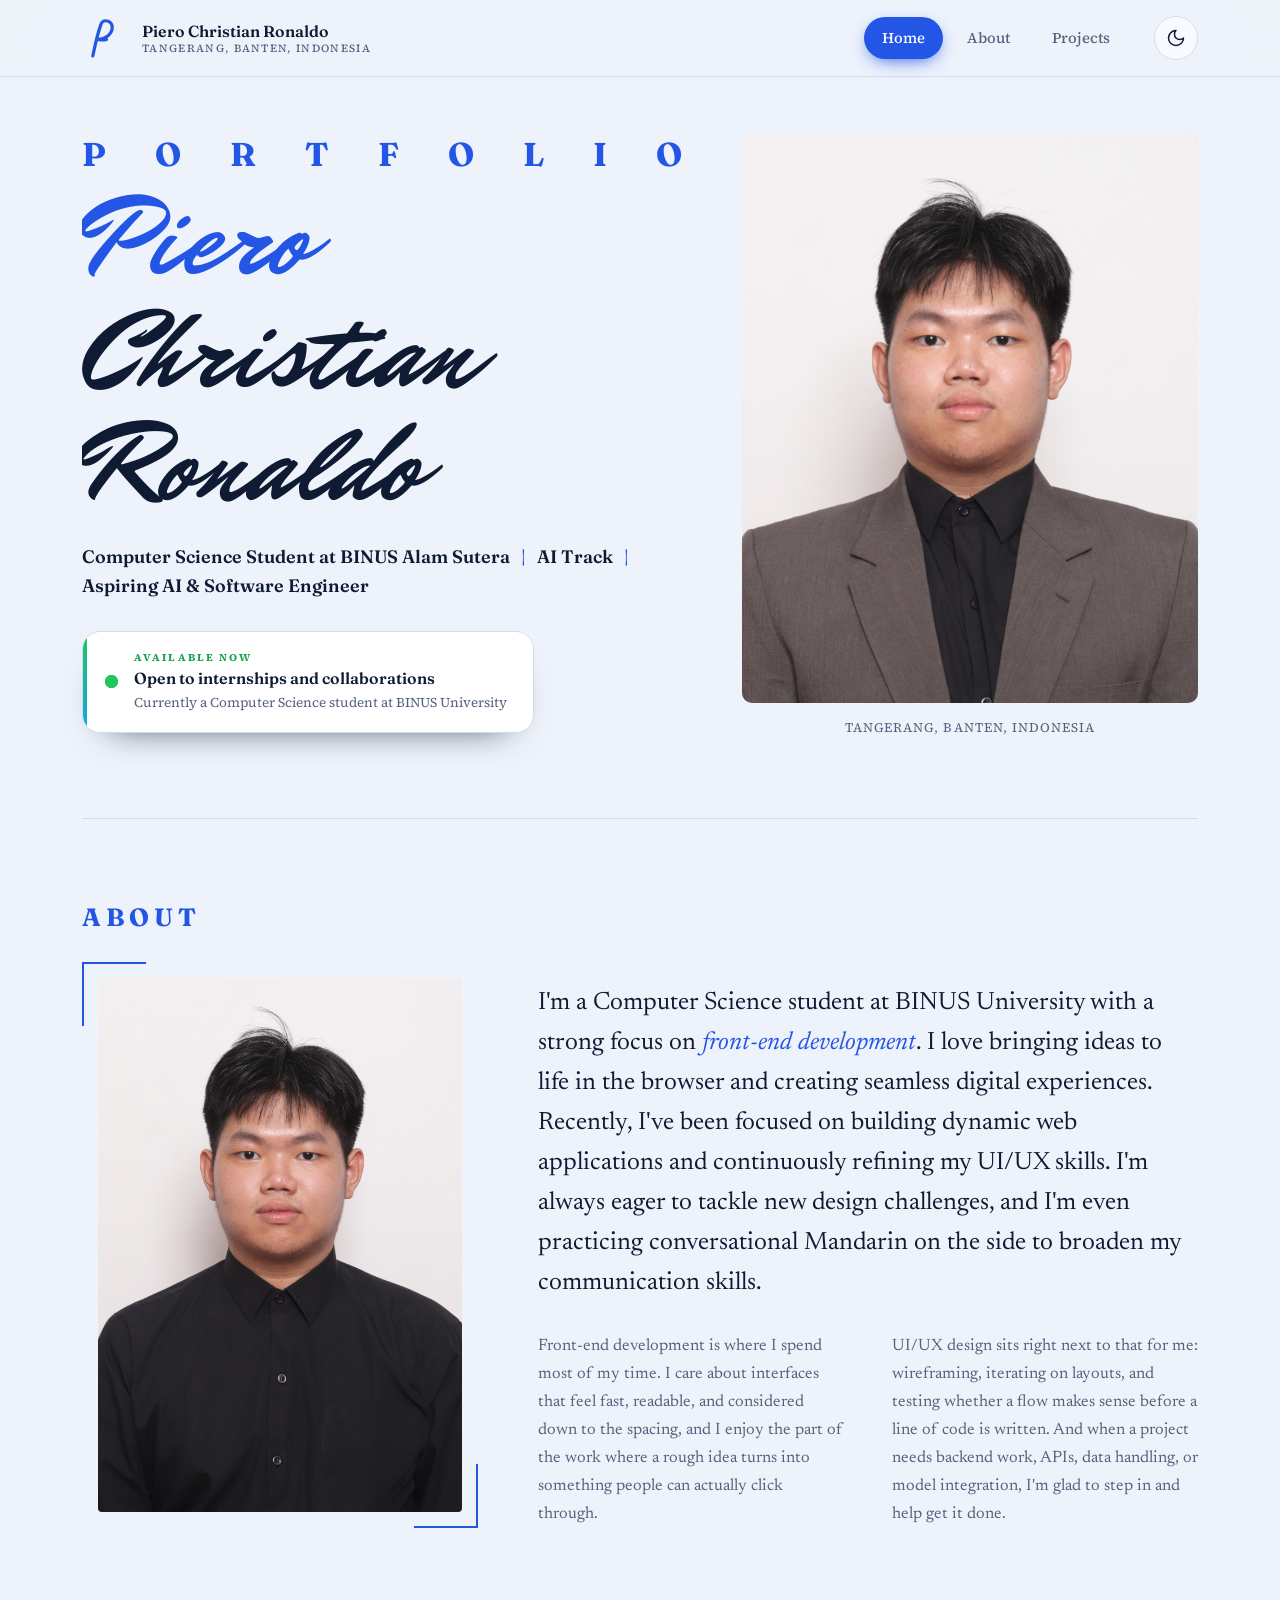
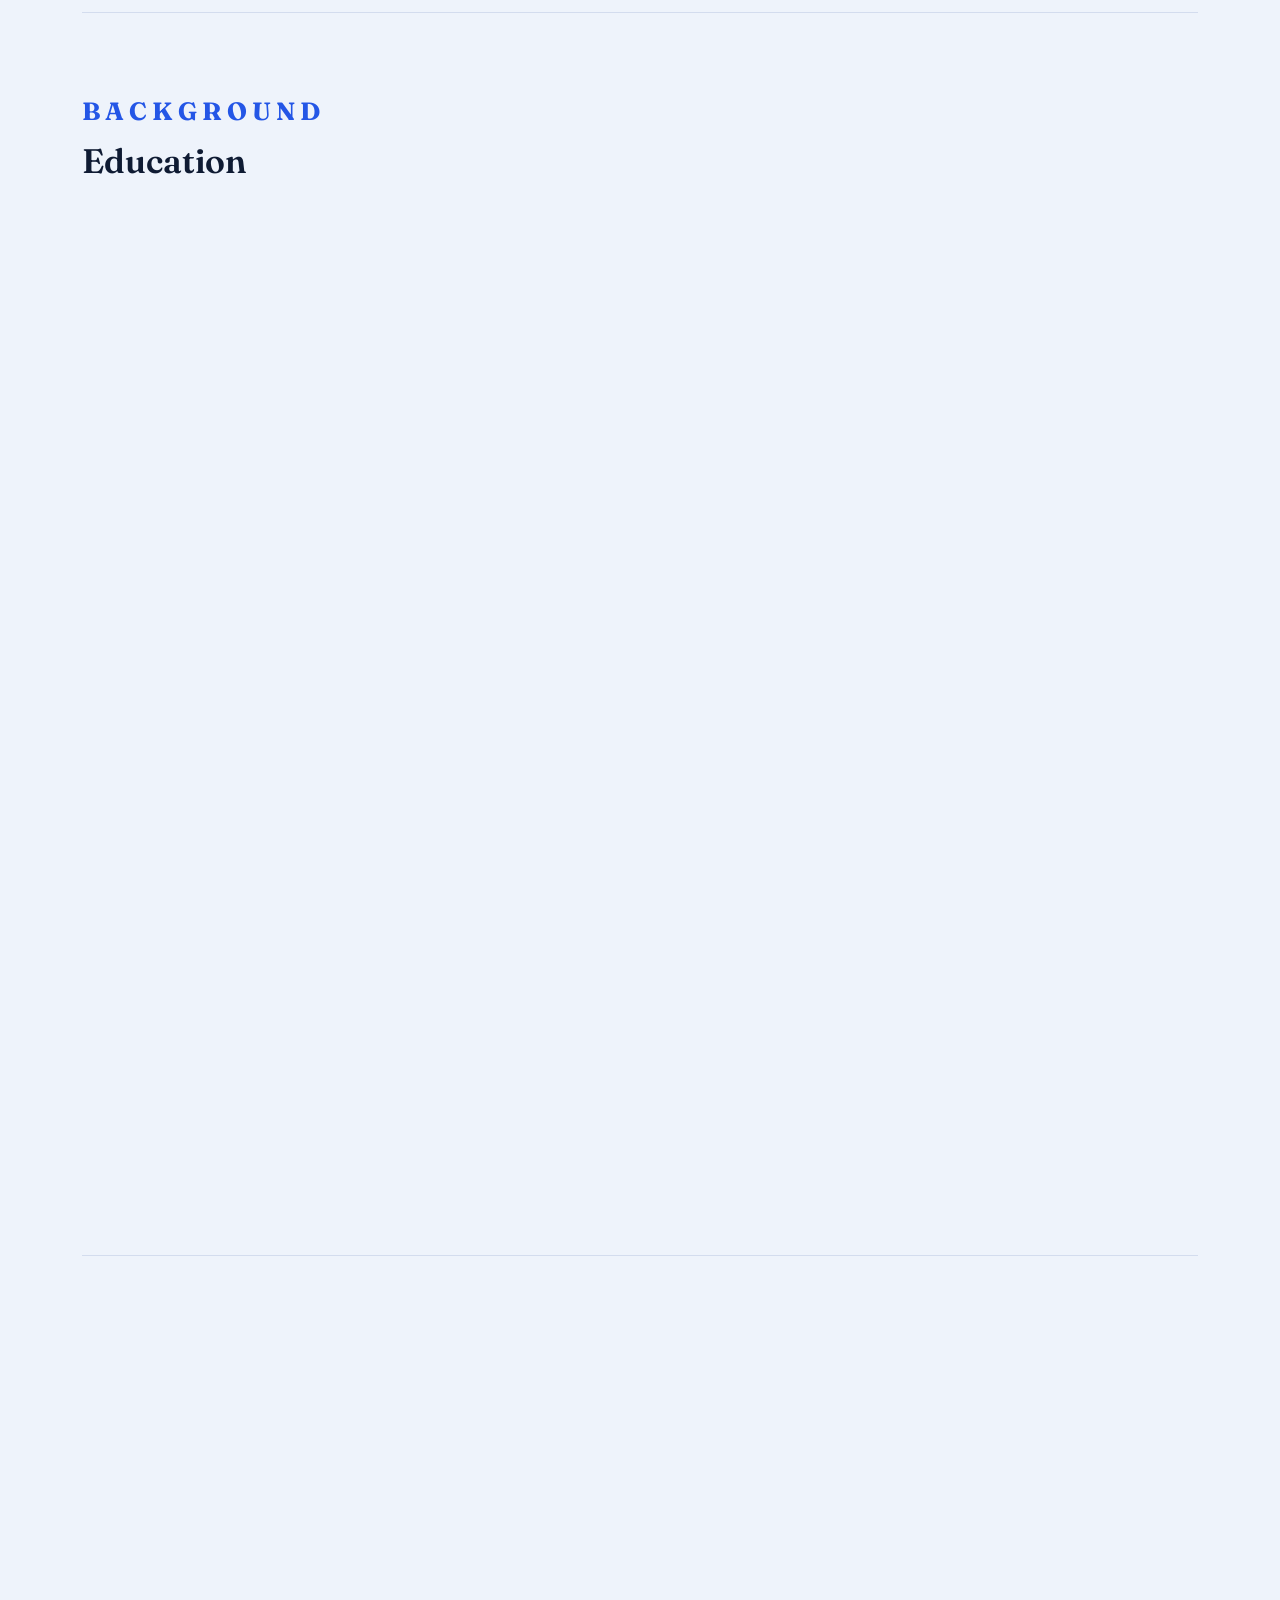
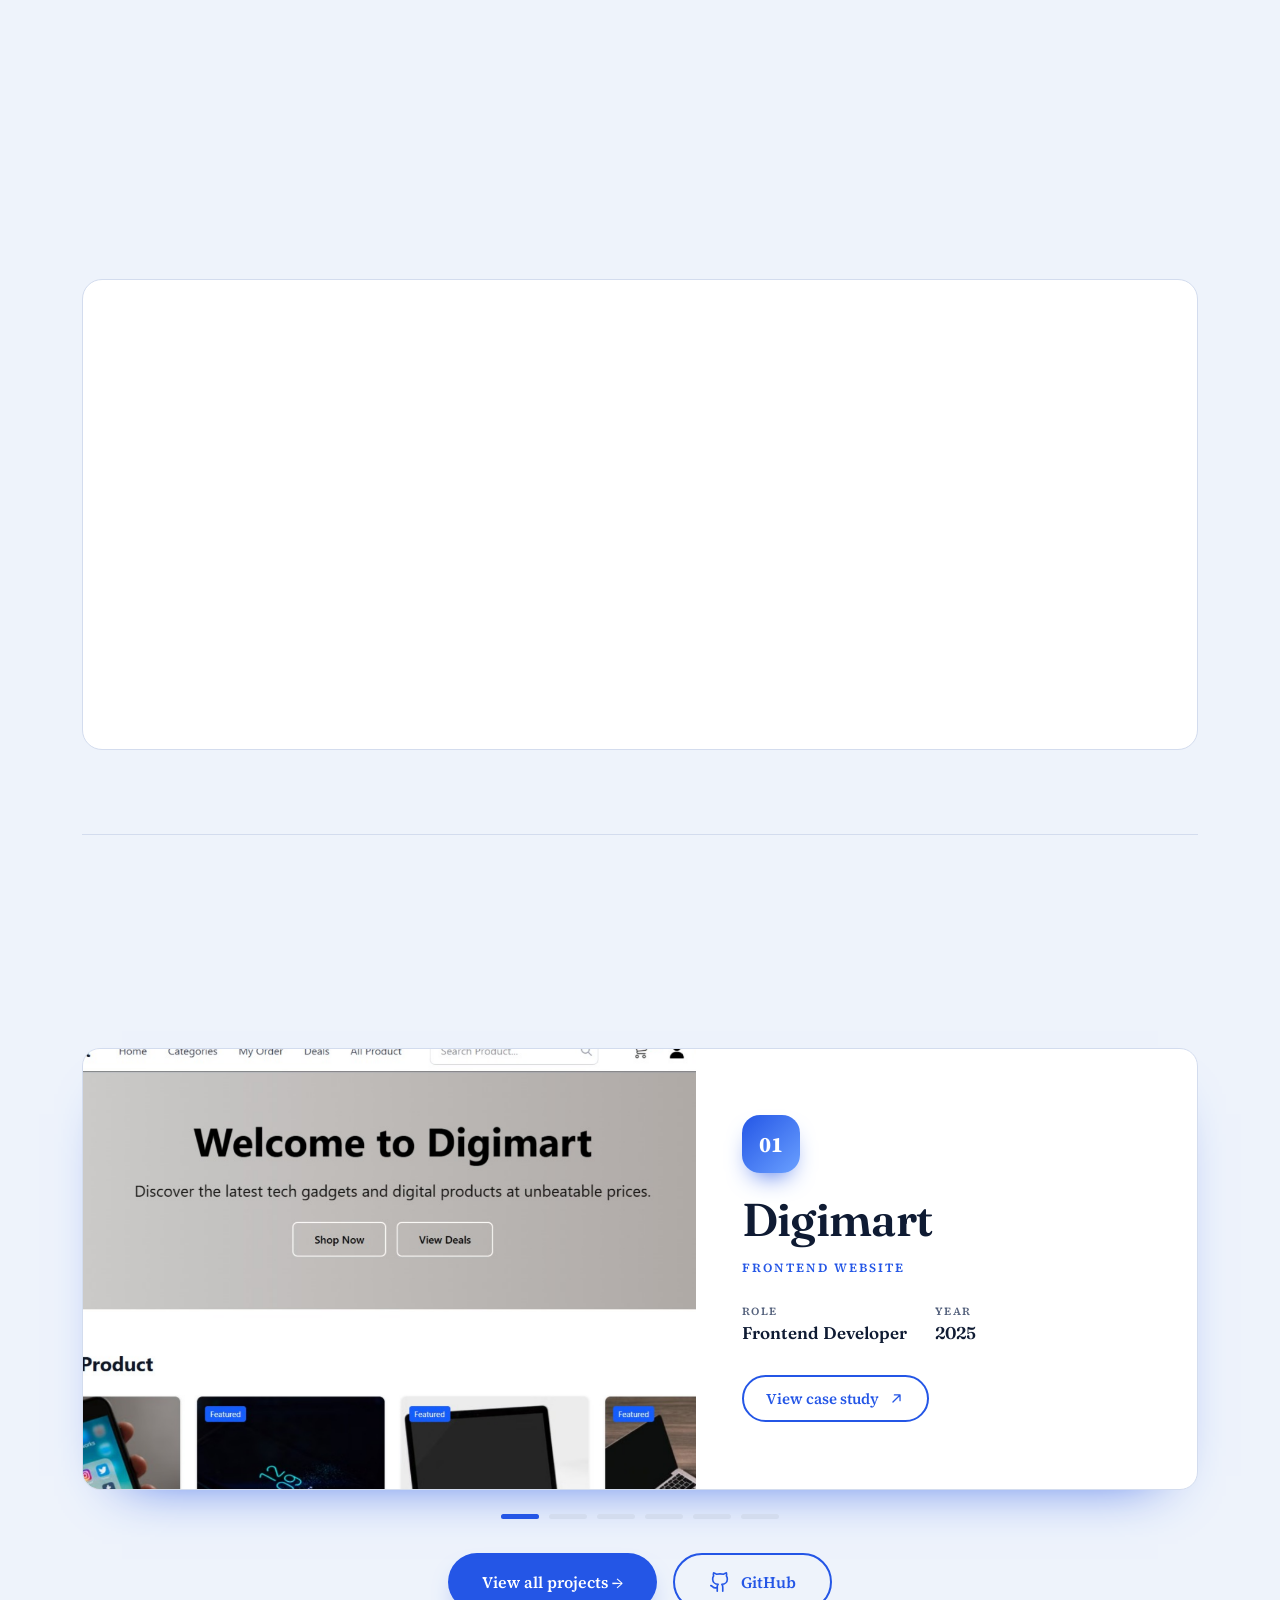
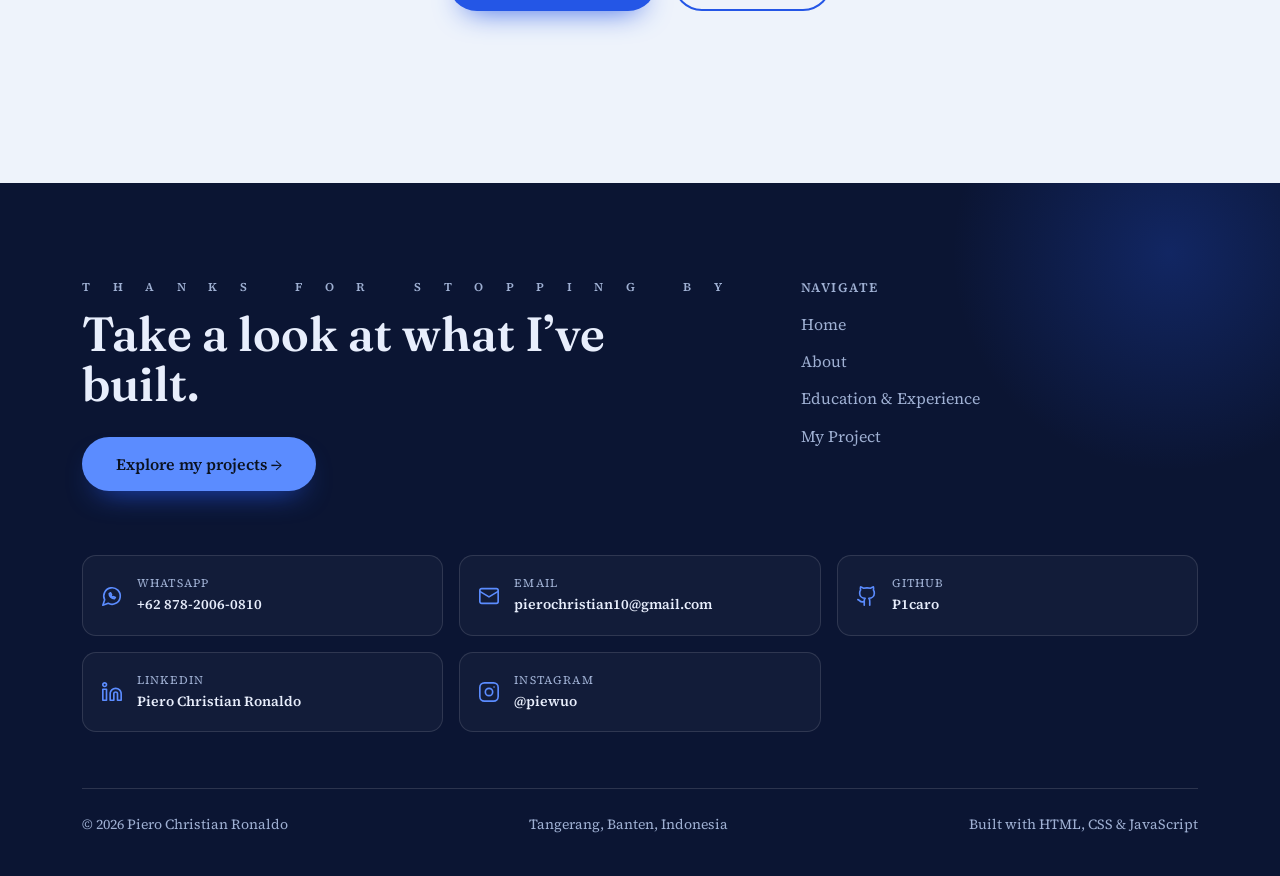
==== index.html @ e71a4757 "Add portfolio website" ====
<!DOCTYPE html><html lang="en"><head><meta charset="utf-8"><meta name="viewport" content="width=device-width,initial-scale=1">
<title>Home | Piero Christian Ronaldo</title><meta name="description" content="Computer Science Student at BINUS Alam Sutera | AI Track | Aspiring AI &amp; Software Engineer"><script>try{var t=localStorage.getItem("theme")||(matchMedia("(prefers-color-scheme:dark)").matches?"dark":"light");document.documentElement.dataset.theme=t}catch(e){}</script><link rel="preconnect" href="https://fonts.googleapis.com"><link rel="preconnect" href="https://fonts.gstatic.com" crossorigin><link href="https://fonts.googleapis.com/css2?family=Fraunces:ital,opsz,wght@0,9..144,400;0,9..144,500;0,9..144,600;0,9..144,700;1,9..144,400&family=Source+Serif+4:ital,opsz,wght@0,8..60,400;0,8..60,500;0,8..60,600;0,8..60,700;1,8..60,400&family=Mr+Dafoe&family=Newsreader:ital,opsz,wght@0,6..72,400;1,6..72,400&display=swap" rel="stylesheet"><link rel="stylesheet" href="css/style.css"></head><body id="top">
<header class="top"><div class="wrap"><nav>
<a class="brand" href="index.html"><svg class="logo" viewBox="0 0 64 64" aria-hidden="true"><path d="M15 57c4-19 8-35 11-43 1-4 4-6 7-6 6 0 10 5 9 11-1 8-9 14-19 15 4 1 8 1 11 0"/></svg><span>Piero Christian Ronaldo<small>Tangerang, Banten, Indonesia</small></span></a>
<div class="navr"><ul><li><a href="#top" data-spy="#top" class="on">Home</a></li><li><a href="#about" data-spy="#about" class="">About</a></li><li><a href="projects.html" class="">Projects</a></li></ul><button class="tog" id="tog" aria-label="Toggle dark and light mode"><svg class="moon" viewBox="0 0 24 24" width="20" height="20" fill="none" stroke="currentColor" stroke-width="1.8" stroke-linecap="round" stroke-linejoin="round"><path d="M12 3a6 6 0 0 0 9 9 9 9 0 1 1-9-9Z"/></svg><svg class="sun" viewBox="0 0 24 24" width="20" height="20" fill="none" stroke="currentColor" stroke-width="1.8" stroke-linecap="round" stroke-linejoin="round"><circle cx="12" cy="12" r="4"/><path d="M12 2v2M12 20v2m-7.07-2.93 1.41-1.41m11.32-11.32 1.41-1.41M2 12h2m16 0h2M4.93 4.93l1.41 1.41m11.32 11.32 1.41 1.41"/></svg></button></div>
</nav></div></header>
<main class="wrap"><div class="hero"><div><p class="spread"><b style="animation-delay:0.00s">P</b><b style="animation-delay:0.06s">O</b><b style="animation-delay:0.12s">R</b><b style="animation-delay:0.18s">T</b><b style="animation-delay:0.24s">F</b><b style="animation-delay:0.30s">O</b><b style="animation-delay:0.36s">L</b><b style="animation-delay:0.42s">I</b><b style="animation-delay:0.48s">O</b></p>
<h1 class="sig" aria-label="Piero Christian Ronaldo"><span class="a">Piero</span> <span class="b">Christian Ronaldo</span></h1>
<p class="role fu d2">Computer Science Student at BINUS Alam Sutera <i>|</i> AI Track <i>|</i> Aspiring AI &amp; Software Engineer</p>
<div class="status fu d3"><span class="beacon"><i></i></span><div class="txt">
<span class="tagline">Available now</span>
<b>Open to internships and collaborations</b>
<small>Currently a Computer Science student at BINUS University</small></div></div></div>
<div class="fu d4"><div class="ph tall portrait" data-file="image/profile.jpg"><img src="image/profile.jpg" alt="Piero Christian Ronaldo" onerror="this.remove()"></div><p class="cap">Tangerang, Banten, Indonesia</p></div></div>

<section id="about"><p class="label rv">About</p>
<div class="about"><div class="frame rv"><div class="ph " data-file="image/about.jpg"><img src="image/about.jpg" alt="Piero Christian Ronaldo" onerror="this.remove()"></div><span class="shine"></span></div>
<div class="abouttext"><p class="statement rv">I'm a Computer Science student at BINUS University with a strong focus on <em>front-end development</em>. I love bringing ideas to life in the browser and creating seamless digital experiences. Recently, I've been focused on building dynamic web applications and continuously refining my UI/UX skills. I'm always eager to tackle new design challenges, and I'm even practicing conversational Mandarin on the side to broaden my communication skills.</p>
<div class="cols rv d1" style="margin-top:28px"><p>Front-end development is where I spend most of my time. I care about interfaces that feel fast, readable, and considered down to the spacing, and I enjoy the part of the work where a rough idea turns into something people can actually click through.</p><p>UI/UX design sits right next to that for me: wireframing, iterating on layouts, and testing whether a flow makes sense before a line of code is written. And when a project needs backend work, APIs, data handling, or model integration, I'm glad to step in and help get it done.</p></div></div></div></section>

<section id="background"><p class="label rv">Background</p>
<h2 class="rv" style="font-size:clamp(26px,3vw,34px);margin-top:18px">Education</h2><div class="block rv"><div class="bhead"><div class="crest" data-file="image/binus.png"><img src="image/binus.png" alt="BINUS University logo" onerror="this.remove()"></div>
<div class="who"><h3>BINUS University</h3><p class="sub">Undergraduate Student</p><div class="bmeta">
<span class="chip date"><svg viewBox="0 0 24 24" width="15" height="15" fill="none" stroke="currentColor" stroke-width="1.8" stroke-linecap="round" stroke-linejoin="round"><rect x="3" y="5" width="18" height="16" rx="2"/><path d="M16 3v4M8 3v4M3 11h18"/></svg>Aug 2024 - Present<i class="now"></i></span><span class="chip">Computer Science | AI Streaming</span></div></div>
<a class="loc" href="https://www.google.com/maps/search/?api=1&query=BINUS+University+Alam+Sutera" target="_blank" rel="noopener"><span class="pin"><svg viewBox="0 0 24 24" width="24" height="24" fill="none" stroke="currentColor" stroke-width="1.8" stroke-linecap="round" stroke-linejoin="round"><path d="M20 10c0 6-8 12-8 12s-8-6-8-12a8 8 0 0 1 16 0Z"/><circle cx="12" cy="10" r="3"/></svg></span><span><small>Location</small><b>BINUS Alam Sutera</b></span></a></div>
<div class="rulel"></div>
<p class="subh">WHAT I LEARN THERE</p>
<div class="pills small" id="courses"><span>Python</span><span>C++</span><span>Java</span><span>JavaScript</span><span>SQL</span><span>Machine Learning</span><span>Deep Learning</span><span>Computer Vision</span><span>Artificial Intelligence (AI)</span><span>Data Structures</span><span>React.js</span><span>Web Development</span><span class="more">Algorithm and Programming</span><span class="more">Algorithm Design and Analysis</span><span class="more">Basic Statistics</span><span class="more">Discrete Mathematics</span><span class="more">Linear Algebra</span><span class="more">Calculus</span><span class="more">Program Design Method</span><span class="more">Creativity and Innovation</span><span class="more">Human and Computer Interaction</span><span class="more">Scientific Computing</span><span class="more">Computational Physics</span><span class="more">Computer Networking</span><span class="more">Database Technology</span><span class="more">Object-Oriented Programming (OOP)</span><span class="more">Cisco Routers</span><span class="more">Anaconda</span><span class="more">Computational Biology</span><span class="more">Natural Language Processing (NLP)</span><span class="more">Research Methods</span><span class="more">Software Systems Engineering</span><span class="more">BLAST</span><span class="more">Random Forest</span><span class="more">YOLO</span><span class="more">CNN</span><span class="more">Compilation Techniques</span><span class="more">Operating Systems</span><span class="more">Speech Recognition</span><span class="more">Venture Creation</span><span class="more">Programming</span><span class="more">Front-End Design</span><span class="more">Front-end Coding</span><span class="more">Back-End Web Development</span><span class="more">Laravel</span><span class="more">Linux</span><span class="more">HTML</span></div>
<button class="showmore" type="button" data-target="courses" aria-expanded="false"
data-less="Show fewer" data-more="See all 47 subjects"><span>See all 47 subjects</span><svg viewBox="0 0 24 24" width="15" height="15" fill="none" stroke="currentColor" stroke-width="1.8" stroke-linecap="round" stroke-linejoin="round"><path d="m6 9 6 6 6-6"/></svg></button></div>
<h2 class="rv" style="font-size:clamp(26px,3vw,34px);margin-top:56px">Experience</h2><div class="block rv"><div class="bhead"><div class="crest" data-file="image/pja.jpeg"><img src="image/pja.jpeg" alt="PT Piero Jaya Abadi logo" onerror="this.remove()"></div>
<div class="who"><h3>PT Piero Jaya Abadi</h3><p class="sub">Assistant</p><div class="bmeta">
<span class="chip date"><svg viewBox="0 0 24 24" width="15" height="15" fill="none" stroke="currentColor" stroke-width="1.8" stroke-linecap="round" stroke-linejoin="round"><rect x="3" y="5" width="18" height="16" rx="2"/><path d="M16 3v4M8 3v4M3 11h18"/></svg>June 2024 - Present<i class="now"></i></span></div></div>
<a class="loc" href="https://maps.app.goo.gl/ybY52k2vxXVAtdRU6" target="_blank" rel="noopener"><span class="pin"><svg viewBox="0 0 24 24" width="24" height="24" fill="none" stroke="currentColor" stroke-width="1.8" stroke-linecap="round" stroke-linejoin="round"><path d="M20 10c0 6-8 12-8 12s-8-6-8-12a8 8 0 0 1 16 0Z"/><circle cx="12" cy="10" r="3"/></svg></span><span><small>Location</small><b>PT Piero Jaya Abadi</b></span></a></div>
<div class="rulel"></div>
<p class="subh">What I do there</p><ul class="jd"><li>Executed monthly payroll processing and managed financial administration accurately within the finance department.</li><li>Recorded and evaluated sample bag dimensions to facilitate the design and development of new product lines.</li></ul>
<p class="subh">WHAT I LEARN THERE</p><div class="pills small"><span>Accounting</span><span>Bookkeeping</span><span>Cross-functional Collaborations</span><span>Data Accuracy &amp; Attention to Detail</span><span>Data Recording &amp; Evaluation</span><span>Financial Management</span><span>Payroll Management</span><span>Product Development</span><span>Quality Control &amp; Measurement</span><span>Specification Analysis</span></div></div></section>

<section><p class="label rv">Capabilities</p>
<h2 class="rv" style="font-size:clamp(24px,2.6vw,30px);margin-top:18px">Skill</h2>
<div class="skills"><div class="sk rv"><h4><svg viewBox="0 0 24 24" width="19" height="19" fill="none" stroke="currentColor" stroke-width="1.8" stroke-linecap="round" stroke-linejoin="round"><path d="M3 3v18h18M7 14l3-3 3 3 5-5"/></svg>Front-End</h4><div class="pills"><span>React.js</span><span>HTML</span><span>CSS</span><span>JavaScript</span><span>Laravel</span><span>Front-End Design</span><span>Responsive UI</span></div></div><div class="sk rv"><h4><svg viewBox="0 0 24 24" width="19" height="19" fill="none" stroke="currentColor" stroke-width="1.8" stroke-linecap="round" stroke-linejoin="round"><path d="M12 2 2 7l10 5 10-5-10-5ZM2 17l10 5 10-5M2 12l10 5 10-5"/></svg>Design</h4><div class="pills"><span>UI / UX Design</span><span>Figma</span><span>Prototyping</span></div></div><div class="sk rv"><h4><svg viewBox="0 0 24 24" width="19" height="19" fill="none" stroke="currentColor" stroke-width="1.8" stroke-linecap="round" stroke-linejoin="round"><path d="M12 2a5 5 0 0 1 5 5v1a4 4 0 0 1 0 8v1a5 5 0 0 1-10 0v-1a4 4 0 0 1 0-8V7a5 5 0 0 1 5-5Z"/></svg>AI &amp; Data</h4><div class="pills"><span>Machine Learning</span><span>Computer Vision</span><span>NLP</span><span>YOLO</span><span>CNN</span><span>Bioinformatics</span></div></div><div class="sk rv"><h4><svg viewBox="0 0 24 24" width="19" height="19" fill="none" stroke="currentColor" stroke-width="1.8" stroke-linecap="round" stroke-linejoin="round"><path d="m8 6-6 6 6 6m8-12 6 6-6 6"/></svg>Engineering</h4><div class="pills"><span>Python</span><span>C++</span><span>SQL</span><span>Git &amp; GitHub</span><span>Linux</span></div></div><div class="sk rv"><h4><svg viewBox="0 0 24 24" width="19" height="19" fill="none" stroke="currentColor" stroke-width="1.8" stroke-linecap="round" stroke-linejoin="round"><path d="M16 21v-2a4 4 0 0 0-4-4H6a4 4 0 0 0-4 4v2M9 3a4 4 0 1 1 0 8 4 4 0 0 1 0-8Zm13 18v-2a4 4 0 0 0-3-3.87M16 3.13a4 4 0 0 1 0 7.75"/></svg>Soft Skills</h4><div class="pills"><span>Communicative</span><span>Multitasking</span><span>Teamwork</span><span>Problem Solving</span><span>Creativity</span><span>Finance</span></div></div></div>
<h2 class="rv" style="font-size:clamp(24px,2.6vw,30px);margin-top:64px">Languages</h2>
<div class="langwrap block"><div class="langs"><div class="lang rv"><b>Indonesian<i>Native, everyday language</i></b><div class="bar"><span style="--w:100%;background:#2a78d6"></span></div></div><div class="lang rv"><b>Chinese<i>HSK 4, upper intermediate</i></b><div class="bar"><span style="--w:70%;background:#eb6834"></span></div></div><div class="lang rv"><b>English<i>Intermediate, working proficiency</i></b><div class="bar"><span style="--w:60%;background:#1baf7a"></span></div></div></div><style>.ring{--l1:#2a78d6;--l2:#eb6834;--l3:#1baf7a}:root[data-theme=dark] .ring{--l1:#3987e5;--l2:#d95926;--l3:#199e70}@media(prefers-color-scheme:dark){:root:not([data-theme=light]) .ring{--l1:#3987e5;--l2:#d95926;--l3:#199e70}}</style><div class="ring rv"><svg viewBox="0 0 200 200" role="img" aria-label="Language proficiency: Indonesian 100 percent, Chinese 70 percent, English 60 percent"><circle class="track" cx="100" cy="100" r="72"></circle><circle class="arc" cx="100" cy="100" r="72" stroke="var(--l1)" stroke-dasharray="452.4" stroke-dashoffset="452.4" data-off="0.0" transform="rotate(-90 100 100)"></circle><circle class="track" cx="100" cy="100" r="51"></circle><circle class="arc" cx="100" cy="100" r="51" stroke="var(--l2)" stroke-dasharray="320.4" stroke-dashoffset="320.4" data-off="96.1" transform="rotate(-90 100 100)"></circle><circle class="track" cx="100" cy="100" r="30"></circle><circle class="arc" cx="100" cy="100" r="30" stroke="var(--l3)" stroke-dasharray="188.5" stroke-dashoffset="188.5" data-off="75.4" transform="rotate(-90 100 100)"></circle></svg><div class="rlegend"><div><i style="background:var(--l1)"></i>Indonesian<b>100%</b></div><div><i style="background:var(--l2)"></i>Chinese<b>70%</b></div><div><i style="background:var(--l3)"></i>English<b>60%</b></div></div></div></div></section>

<section id="work"><p class="label rv">Projects</p>
<h2 class="rv" style="margin-top:16px">My Project</h2>
<div class="slider rv"><a class="slide" href="project1.html"><div class="ph " data-file="image/img1.jpeg"><img src="image/img1.jpeg" alt="Digimart" onerror="this.remove()"></div><div class="sbody"><span class="badge">01</span><h3 class="pname">Digimart</h3><p class="pcat">Frontend Website</p><div class="facts"><div><small>Role</small><b>Frontend Developer</b></div><div><small>Year</small><b>2025</b></div></div><span class="go">View case study<svg viewBox="0 0 24 24" width="17" height="17" fill="none" stroke="currentColor" stroke-width="1.8" stroke-linecap="round" stroke-linejoin="round"><path d="M7 17 17 7M9 7h8v8"/></svg></span></div></a><a class="slide" href="project2.html"><div class="ph " data-file="image/img5.jpeg"><img src="image/img5.jpeg" alt="VSTravel" onerror="this.remove()"></div><div class="sbody"><span class="badge">02</span><h3 class="pname">VSTravel</h3><p class="pcat">Frontend Website</p><div class="facts"><div><small>Role</small><b>Full-Stack Developer</b></div><div><small>Year</small><b>2025</b></div></div><span class="go">View case study<svg viewBox="0 0 24 24" width="17" height="17" fill="none" stroke="currentColor" stroke-width="1.8" stroke-linecap="round" stroke-linejoin="round"><path d="M7 17 17 7M9 7h8v8"/></svg></span></div></a><a class="slide" href="project3.html"><div class="ph " data-file="image/img9.jpeg"><img src="image/img9.jpeg" alt="GeneMix" onerror="this.remove()"></div><div class="sbody"><span class="badge">03</span><h3 class="pname">GeneMix</h3><p class="pcat">Bioinformatics Website</p><div class="facts"><div><small>Role</small><b>Full-Stack Developer</b></div><div><small>Year</small><b>2026</b></div></div><span class="go">View case study<svg viewBox="0 0 24 24" width="17" height="17" fill="none" stroke="currentColor" stroke-width="1.8" stroke-linecap="round" stroke-linejoin="round"><path d="M7 17 17 7M9 7h8v8"/></svg></span></div></a><a class="slide" href="project4.html"><div class="ph " data-file="image/img13.jpeg"><img src="image/img13.jpeg" alt="Malaria Detection App" onerror="this.remove()"></div><div class="sbody"><span class="badge">04</span><h3 class="pname">Malaria Detection App</h3><p class="pcat">Computer Vision Website</p><div class="facts"><div><small>Role</small><b>Frontend Developer &amp; UI/UX Designer</b></div><div><small>Year</small><b>2026</b></div></div><span class="go">View case study<svg viewBox="0 0 24 24" width="17" height="17" fill="none" stroke="currentColor" stroke-width="1.8" stroke-linecap="round" stroke-linejoin="round"><path d="M7 17 17 7M9 7h8v8"/></svg></span></div></a><a class="slide" href="project5.html"><div class="ph " data-file="image/img17.jpeg"><img src="image/img17.jpeg" alt="Piflix" onerror="this.remove()"></div><div class="sbody"><span class="badge">05</span><h3 class="pname">Piflix</h3><p class="pcat">Machine Learning Website</p><div class="facts"><div><small>Role</small><b>Frontend Developer &amp; UI/UX Designer</b></div><div><small>Year</small><b>2026</b></div></div><span class="go">View case study<svg viewBox="0 0 24 24" width="17" height="17" fill="none" stroke="currentColor" stroke-width="1.8" stroke-linecap="round" stroke-linejoin="round"><path d="M7 17 17 7M9 7h8v8"/></svg></span></div></a><a class="slide" href="project6.html"><div class="ph " data-file="image/img21.jpeg"><img src="image/img21.jpeg" alt="Portfolio" onerror="this.remove()"></div><div class="sbody"><span class="badge">06</span><h3 class="pname">Portfolio</h3><p class="pcat">Portfolio Website</p><div class="facts"><div><small>Role</small><b>Frontend Developer</b></div><div><small>Year</small><b>2026</b></div></div><span class="go">View case study<svg viewBox="0 0 24 24" width="17" height="17" fill="none" stroke="currentColor" stroke-width="1.8" stroke-linecap="round" stroke-linejoin="round"><path d="M7 17 17 7M9 7h8v8"/></svg></span></div></a></div><div class="sctl"><button aria-label="Show project 1"></button><button aria-label="Show project 2"></button><button aria-label="Show project 3"></button><button aria-label="Show project 4"></button><button aria-label="Show project 5"></button><button aria-label="Show project 6"></button></div>
<div class="cta-row"><a class="btn" href="projects.html">View all projects &rarr;</a>
<a class="btn ghost" href="https://github.com/P1caro" target="_blank" rel="noopener"><svg viewBox="0 0 24 24" width="22" height="22" fill="none" stroke="currentColor" stroke-width="1.8" stroke-linecap="round" stroke-linejoin="round"><path d="M15 22v-4a4.8 4.8 0 0 0-1-3.5c3 0 6-2 6-5.5.08-1.25-.27-2.48-1-3.5.28-1.15.28-2.35 0-3.5 0 0-1 0-3 1.5-2.64-.5-5.36-.5-8 0C6 2 5 2 5 2c-.3 1.15-.3 2.35 0 3.5A5.4 5.4 0 0 0 4 9c0 3.5 3 5.5 6 5.5-.39.49-.68 1.05-.85 1.65-.17.6-.22 1.23-.15 1.85v4"/><path d="M9 18c-4.51 2-5-2-7-2"/></svg>GitHub</a></div></section></main>
<footer><div class="wrap">
<div class="ftop"><div><p class="spread-wide"><span>T</span><span>H</span><span>A</span><span>N</span><span>K</span><span>S</span><span>&nbsp;</span><span>F</span><span>O</span><span>R</span><span>&nbsp;</span><span>S</span><span>T</span><span>O</span><span>P</span><span>P</span><span>I</span><span>N</span><span>G</span><span>&nbsp;</span><span>B</span><span>Y</span></p>
<h2>Take a look at what I&rsquo;ve built.</h2>
<a class="btn" href="projects.html">Explore my projects &rarr;</a></div>
<div class="fnav"><strong>Navigate</strong><a href="index.html">Home</a><a href="index.html#about">About</a>
<a href="index.html#background">Education &amp; Experience</a><a href="projects.html">My Project</a></div></div>
<div class="fcards"><a class="fc" href="https://wa.me/6287820060810" target="_blank" rel="noopener"><svg viewBox="0 0 24 24" width="22" height="22" fill="none" stroke="currentColor" stroke-width="1.8" stroke-linecap="round" stroke-linejoin="round"><path d="M7.9 20A9 9 0 1 0 4 16.1L2 22Z"/><path d="M9 9.5c0 3 2.5 5.5 5.5 5.5l1.2-1.3-2-1-.8.7c-.9-.4-1.7-1.2-2.1-2.1l.7-.8-1-2z"/></svg><div><small>WhatsApp</small><span>+62 878-2006-0810</span></div></a><a class="fc" href="mailto:pierochristian10@gmail.com"><svg viewBox="0 0 24 24" width="22" height="22" fill="none" stroke="currentColor" stroke-width="1.8" stroke-linecap="round" stroke-linejoin="round"><rect x="2" y="4" width="20" height="16" rx="2"/><path d="m22 7-10 6L2 7"/></svg><div><small>Email</small><span>pierochristian10@gmail.com</span></div></a><a class="fc" href="https://github.com/P1caro" target="_blank" rel="noopener"><svg viewBox="0 0 24 24" width="22" height="22" fill="none" stroke="currentColor" stroke-width="1.8" stroke-linecap="round" stroke-linejoin="round"><path d="M15 22v-4a4.8 4.8 0 0 0-1-3.5c3 0 6-2 6-5.5.08-1.25-.27-2.48-1-3.5.28-1.15.28-2.35 0-3.5 0 0-1 0-3 1.5-2.64-.5-5.36-.5-8 0C6 2 5 2 5 2c-.3 1.15-.3 2.35 0 3.5A5.4 5.4 0 0 0 4 9c0 3.5 3 5.5 6 5.5-.39.49-.68 1.05-.85 1.65-.17.6-.22 1.23-.15 1.85v4"/><path d="M9 18c-4.51 2-5-2-7-2"/></svg><div><small>GitHub</small><span>P1caro</span></div></a><a class="fc" href="https://www.linkedin.com/in/piero-christian-ronaldo-728194326/" target="_blank" rel="noopener"><svg viewBox="0 0 24 24" width="22" height="22" fill="none" stroke="currentColor" stroke-width="1.8" stroke-linecap="round" stroke-linejoin="round"><path d="M16 8a6 6 0 0 1 6 6v7h-4v-7a2 2 0 0 0-2-2 2 2 0 0 0-2 2v7h-4v-7a6 6 0 0 1 6-6z"/><rect x="2" y="9" width="4" height="12"/><circle cx="4" cy="4" r="2"/></svg><div><small>LinkedIn</small><span>Piero Christian Ronaldo</span></div></a><a class="fc" href="https://www.instagram.com/piewuo/" target="_blank" rel="noopener"><svg viewBox="0 0 24 24" width="22" height="22" fill="none" stroke="currentColor" stroke-width="1.8" stroke-linecap="round" stroke-linejoin="round"><rect x="2" y="2" width="20" height="20" rx="5"/><circle cx="12" cy="12" r="4"/><path d="M17.5 6.5h.01"/></svg><div><small>Instagram</small><span>@piewuo</span></div></a></div>
<div class="foot"><span>&copy; 2026 Piero Christian Ronaldo</span><span>Tangerang, Banten, Indonesia</span><span>Built with HTML, CSS &amp; JavaScript</span></div>
</div></footer><script src="js/main.js"></script></body></html>
---- css/style.css ----
/* ---------------------------------------------------------------
   TAN MERIGUE — commercial font, not bundled here.
   Drop your licensed files into  portfolio/fonts/  named:
     TANMERIGUE.woff2   (best)   and/or   TANMERIGUE.woff / .ttf / .otf
   Nothing else to change — it picks up automatically.
   Until then the headings fall back to Bricolage Grotesque.
------------------------------------------------------------------ */
@font-face{font-family:'TAN MERIGUE';
src:url('../fonts/TANMERIGUE.woff2') format('woff2'),
    url('../fonts/TANMERIGUE.woff') format('woff'),
    url('../fonts/TANMERIGUE.ttf') format('truetype'),
    url('../fonts/TANMERIGUE.otf') format('opentype');
font-weight:400 700;font-style:normal;font-display:swap}

:root{--bg:#eef3fb;--bg2:#f8faff;--ink:#0f1b33;--mute:#55627d;--accent:#2456e6;--accent2:#6aa0ff;--accent-ink:#fff;--line:#d3dcee;--card:#ffffff;--foot:#0b1533;--footink:#e8eefc;--footmute:#9fb0d3;
--s1:#2a78d6;--s2:#eb6834;--s3:#1baf7a;--track:#d3dcee;
/* No sans-serif anywhere: every family below is a serif (or the script + TAN display).
   --sans keeps its name only so the rest of the file doesn't need renaming. */
--serif:'Fraunces',Georgia,serif;--sans:'Source Serif 4',Georgia,serif;
--sign:'Mr Dafoe','Brush Script MT',cursive;--mono:'Source Serif 4',Georgia,serif;
--read:'Newsreader',Georgia,serif;--disp:'Fraunces',Georgia,serif;
--tan:'TAN MERIGUE','Fraunces',Georgia,serif}
:root[data-theme=dark]{--bg:#0b1220;--bg2:#131d33;--ink:#e8eefc;--mute:#97a6c4;--accent:#5b8cff;--accent2:#8fb6ff;--accent-ink:#0b1220;--line:#22304d;--card:#121c31;--foot:#070c17;--footink:#e8eefc;--footmute:#8797b8;
--s1:#3987e5;--s2:#d95926;--s3:#199e70;--track:#22304d}
*{box-sizing:border-box;margin:0}html{scroll-behavior:smooth;scroll-padding-top:92px}
body{background:var(--bg);color:var(--ink);font:400 16px/1.65 var(--sans);transition:background .3s,color .3s;overflow-x:hidden}
a{color:inherit;text-decoration:none}img{max-width:100%;display:block}
.wrap{max-width:1180px;margin:0 auto;padding:0 32px}

/* ---------- HEADER ---------- */
header.top{position:sticky;top:0;z-index:50;background:color-mix(in srgb,var(--bg) 82%,transparent);backdrop-filter:blur(16px);-webkit-backdrop-filter:blur(16px);border-bottom:1px solid var(--line)}
nav{display:flex;justify-content:space-between;align-items:center;height:76px;gap:16px}
.brand{display:flex;gap:14px;align-items:center;font:600 16px var(--serif)}
.brand small{display:block;font:500 11px var(--sans);letter-spacing:.12em;text-transform:uppercase;color:var(--mute)}
.logo{width:46px;height:46px;flex:none;animation:glow 3.2s ease-in-out infinite}
.logo path{stroke:var(--accent);stroke-width:4.5;fill:none;stroke-linecap:round;stroke-linejoin:round;stroke-dasharray:460;stroke-dashoffset:460;animation:sign 2.6s .2s ease-out forwards}
.brand:hover .logo path{animation:sign 1.3s ease-out forwards}
.navr{display:flex;align-items:center;gap:26px}
nav ul{display:flex;gap:6px;list-style:none;font-size:15px;font-weight:500}
nav ul a{display:block;padding:9px 18px;border-radius:99px;transition:.3s;color:var(--mute)}
nav ul a:hover{color:var(--ink);background:var(--bg2)}
nav ul a.on{color:var(--accent-ink);background:var(--accent);box-shadow:0 6px 18px -6px var(--accent)}
.tog{width:44px;height:44px;border-radius:50%;border:1px solid var(--line);background:var(--bg2);color:var(--ink);display:grid;place-items:center;cursor:pointer;transition:.3s}
.tog:hover{border-color:var(--accent);color:var(--accent);transform:rotate(20deg)}
.tog .sun{display:none}:root[data-theme=dark] .tog .sun{display:block}:root[data-theme=dark] .tog .moon{display:none}

/* ---------- TYPE ---------- */
.eyebrow{font-size:12px;letter-spacing:.14em;text-transform:uppercase;color:var(--mute)}
/* section labels — TAN MERIGUE with a slow glow */
.label{font:700 clamp(19px,2.2vw,25px)/1.15 var(--tan);letter-spacing:.2em;text-transform:uppercase;color:var(--accent);
animation:textglow 3.4s ease-in-out infinite}
.tan{font-family:var(--tan);font-weight:700;letter-spacing:.03em}
.tan.glow{animation:textglow 3.4s ease-in-out infinite}
h1,h2,h3{font-family:var(--serif);font-weight:600;line-height:1.05}
h1{font-size:clamp(44px,7vw,88px);letter-spacing:-.02em}h2{font-size:clamp(30px,4vw,48px)}
h1 em,h2 em,.statement em{color:var(--accent);font-style:normal}

/* flip-card PORTFOLIO — spread to the width of the name below */
.spread{display:flex;justify-content:space-between;width:100%;max-width:min(100%,600px);
perspective:800px;margin-bottom:14px}
.spread b{font:700 clamp(21px,2.75vw,33px)/1 var(--tan);color:var(--accent);
display:inline-block;transform-origin:50% 50%;
animation:flip .75s cubic-bezier(.3,1.3,.4,1) both,textglow 3.4s ease-in-out infinite}

/* letters spread edge-to-edge across a fixed block (footer eyebrow) */
.spread-wide{display:flex;justify-content:space-between;width:100%;max-width:640px;
font:600 12px var(--sans);text-transform:uppercase;color:var(--footmute)}
.spread-wide span{display:inline-block;min-width:.32em}

/* ---------- HERO ---------- */
.hero{display:grid;grid-template-columns:1.15fr .85fr;gap:clamp(24px,3.4vw,44px);align-items:center;padding:56px 0 80px}
.sig{font:400 clamp(58px,8.8vw,118px)/1 var(--sign);margin:4px 0 0;letter-spacing:.005em}
.sig .a{color:var(--accent)}
.sig span{display:inline-block;clip-path:inset(0 100% 0 0);animation:write 1.5s .35s cubic-bezier(.5,0,.2,1) forwards}
.sig .b{animation-delay:1.45s}
.role{margin-top:20px;font:600 clamp(15px,1.5vw,18px)/1.6 var(--serif);max-width:560px}
.role i{color:var(--accent);font-style:normal;margin:0 7px;font-weight:400}

/* availability card */
.status{position:relative;display:flex;gap:16px;align-items:center;margin-top:30px;padding:18px 26px 18px 22px;
border-radius:18px;overflow:hidden;background:var(--card);border:1px solid var(--line);width:fit-content;max-width:100%;
box-shadow:0 18px 38px -28px var(--ink)}
.status::before{content:'';position:absolute;left:0;top:0;bottom:0;width:4px;background:linear-gradient(180deg,#22c55e,#0ea5e9)}
.status::after{content:'';position:absolute;inset:0;background:linear-gradient(105deg,transparent 30%,color-mix(in srgb,#22c55e 13%,transparent) 50%,transparent 70%);
transform:translateX(-120%);animation:sheen 4.5s 1.4s ease-in-out infinite}
.beacon{position:relative;width:13px;height:13px;flex:none}
.beacon i{position:absolute;inset:0;border-radius:50%;background:#22c55e}
.beacon i::before,.beacon i::after{content:'';position:absolute;inset:0;border-radius:50%;border:2px solid #22c55e;animation:ripple 2.4s ease-out infinite}
.beacon i::after{animation-delay:1.2s}
.status .txt{min-width:0}
.status .tagline{display:block;font:700 10.5px var(--mono);letter-spacing:.2em;text-transform:uppercase;color:#16a34a;margin-bottom:3px}
.status b{display:block;font:600 16px var(--serif);line-height:1.3}
.status small{display:block;color:var(--mute);font-size:13.5px;margin-top:3px}

.ph{position:relative;background:var(--line);overflow:hidden;aspect-ratio:4/3;display:grid;place-items:center;font-size:12px;color:var(--mute);border-radius:10px}
.ph::before{content:attr(data-file);position:absolute}.ph img{position:relative;width:100%;height:100%;object-fit:cover}
.ph.tall{aspect-ratio:4/5}.portrait{animation:float 7s ease-in-out infinite}
.cap{margin-top:14px;font-size:13px;letter-spacing:.08em;text-transform:uppercase;color:var(--mute);text-align:center}

/* ---------- SECTIONS ---------- */
section{padding:84px 0;border-top:1px solid var(--line)}
.statement{font:400 clamp(19px,2.05vw,25px)/1.6 var(--read);margin-top:22px}
.statement em{font-style:italic}
.cols{display:grid;grid-template-columns:1fr 1fr;gap:48px;margin-top:32px}
.cols p{color:var(--mute);font:400 16.5px/1.7 var(--read)}
.about{display:grid;grid-template-columns:.75fr 1.25fr;gap:60px;align-items:stretch;margin-top:30px}
.frame{position:relative;padding:16px;display:flex}
.frame::before,.frame::after{content:'';position:absolute;width:62px;height:62px;border:2px solid var(--accent);transition:.55s cubic-bezier(.2,.8,.2,1);z-index:2}
.frame::before{top:0;left:0;border-right:0;border-bottom:0}
.frame::after{bottom:0;right:0;border-left:0;border-top:0}
.frame:hover::before{top:-7px;left:-7px}
.frame:hover::after{bottom:-7px;right:-7px}
.frame .ph{aspect-ratio:auto;flex:1;min-height:420px;border-radius:4px}
.frame .ph img{animation:kenburns 14s ease-in-out infinite alternate}
.frame .shine{position:absolute;inset:16px;overflow:hidden;pointer-events:none;border-radius:4px;z-index:1}
.frame .shine::after{content:'';position:absolute;top:-50%;bottom:-50%;width:45%;
background:linear-gradient(100deg,transparent,#ffffff59,transparent);transform:translateX(-260%) rotate(8deg);
animation:sweep 6s 2s ease-in-out infinite}
.abouttext{display:flex;flex-direction:column;justify-content:center}

/* ---------- BACKGROUND ---------- */
.block{background:var(--card);border:1px solid var(--line);border-radius:20px;padding:clamp(24px,3vw,36px);margin-top:22px;transition:.35s}
.block:hover{border-color:color-mix(in srgb,var(--accent) 45%,var(--line));box-shadow:0 24px 50px -36px var(--accent)}
.bhead{display:flex;gap:22px;align-items:center;flex-wrap:wrap}
.crest{width:78px;height:78px;flex:none;border-radius:16px;overflow:hidden;background:var(--bg2);
border:1px solid var(--line);position:relative;display:grid;place-items:center;font-size:10px;color:var(--mute);text-align:center;padding:4px}
.crest::before{content:attr(data-file)}
.crest img{position:absolute;inset:0;width:100%;height:100%;object-fit:contain;padding:9px;background:var(--bg2)}
.bhead .who{min-width:0;flex:1 1 320px}
.bhead h3{font-size:clamp(21px,2.3vw,27px);line-height:1.2}
.bhead .sub{color:var(--mute);font-weight:600;font-size:15.5px;margin-top:4px}
.bmeta{display:flex;flex-wrap:wrap;gap:10px;margin-top:16px;align-items:center}
.chip{display:inline-flex;gap:8px;align-items:center;font:600 13.5px var(--sans);
padding:8px 15px;border-radius:10px;background:var(--bg2);border:1px solid var(--line);color:var(--mute)}
.chip.date{font:700 13px var(--mono);letter-spacing:.06em;color:var(--accent);
border-color:color-mix(in srgb,var(--accent) 38%,var(--line));
background:linear-gradient(135deg,color-mix(in srgb,var(--accent) 12%,var(--card)),color-mix(in srgb,var(--accent) 4%,var(--card)))}
.chip.date svg{color:var(--accent)}
.chip.date .now{width:7px;height:7px;border-radius:50%;background:#22c55e;flex:none;
box-shadow:0 0 0 3px color-mix(in srgb,#22c55e 22%,transparent)}
/* location block, pinned to the right of the card header */
.loc{display:flex;gap:14px;align-items:center;margin-left:auto;padding:12px 18px 12px 12px;
border-radius:14px;border:1px solid var(--line);background:var(--bg2);transition:.3s;flex:0 0 auto}
.loc:hover{border-color:var(--accent);background:color-mix(in srgb,var(--accent) 8%,var(--bg2));transform:translateY(-2px)}
.loc .pin{width:46px;height:46px;flex:none;border-radius:12px;display:grid;place-items:center;
background:linear-gradient(135deg,var(--accent),var(--accent2));color:#fff;box-shadow:0 10px 22px -12px var(--accent)}
.loc small{display:block;font:600 10.5px var(--mono);letter-spacing:.18em;text-transform:uppercase;color:var(--mute)}
.loc b{display:block;font:600 15.5px var(--serif);color:var(--ink);margin-top:3px}
.rulel{height:1px;background:var(--line);margin:26px 0 0}
.jd{margin-top:16px;display:grid;gap:12px}
.jd li{list-style:none;display:flex;gap:12px;color:var(--mute);font:400 16px/1.7 var(--read)}
.jd li::before{content:'';width:7px;height:7px;border-radius:50%;background:var(--accent);flex:none;margin-top:11px}
.subh{font:600 12px var(--sans);letter-spacing:.14em;text-transform:uppercase;color:var(--mute);margin:22px 0 14px}
.more{display:none}
.pills.open .more{display:inline-block;animation:fu .45s both}
.showmore{margin-top:16px;display:inline-flex;gap:8px;align-items:center;cursor:pointer;background:none;
border:1px solid var(--line);border-radius:99px;padding:9px 18px;color:var(--accent);font:600 13.5px var(--sans);transition:.28s}
.showmore:hover{background:var(--accent);color:var(--accent-ink);border-color:var(--accent)}
.showmore svg{transition:transform .35s}
.showmore[aria-expanded=true] svg{transform:rotate(180deg)}
.tri{display:grid;grid-template-columns:repeat(3,1fr);gap:14px;margin-top:20px}
.tri .ph{transition:.4s}.tri .ph:hover{transform:translateY(-5px) scale(1.02);box-shadow:0 18px 32px -20px var(--accent)}

/* ---------- CAPABILITIES ---------- */
.skills{display:grid;grid-template-columns:repeat(auto-fit,minmax(198px,1fr));gap:16px;margin-top:26px}
.sk{background:var(--card);border:1px solid var(--line);border-radius:14px;padding:20px 18px;transition:.35s}
.sk:hover{transform:translateY(-5px);border-color:var(--accent);box-shadow:0 18px 36px -22px var(--accent)}
.sk h4{font:600 16px var(--serif);margin-bottom:12px;display:flex;gap:9px;align-items:center}
.sk h4 svg{color:var(--accent);flex:none}
.pills{display:flex;flex-wrap:wrap;gap:8px}
.pills span{border:1px solid var(--line);background:var(--bg2);border-radius:99px;padding:5px 13px;font-size:13px;transition:.25s}
.sk:hover .pills span{border-color:color-mix(in srgb,var(--accent) 45%,var(--line))}
.pills.small span{font-size:12.5px;padding:5px 12px}

/* ---------- LANGUAGES ---------- */
.langwrap{display:grid;grid-template-columns:1fr auto;gap:clamp(30px,5vw,68px);align-items:center;margin-top:24px}
.langs{display:grid;gap:34px;align-content:center}
.lang b{display:flex;justify-content:space-between;font:600 19px var(--serif);margin-bottom:12px;gap:14px;align-items:baseline}
.lang b i{font-style:normal;color:var(--mute);font-weight:400;font:400 13.5px var(--sans);text-align:right}
.bar{height:12px;border-radius:99px;background:var(--track);overflow:hidden}
.bar span{display:block;height:100%;border-radius:99px;width:0;transition:width 1.5s cubic-bezier(.2,.8,.2,1)}
.in .bar span{width:var(--w)}
.ring{width:clamp(230px,26vw,290px)}
.ring svg{width:100%;height:auto;overflow:visible;display:block}
.ring .track{fill:none;stroke:var(--track);stroke-width:15}
.ring .arc{fill:none;stroke-width:15;stroke-linecap:round;transition:stroke-dashoffset 1.6s cubic-bezier(.2,.8,.2,1)}
.rlegend{display:grid;gap:11px;margin-top:22px}
.rlegend div{display:flex;align-items:center;gap:11px;font:600 15px var(--sans)}
.rlegend i{width:12px;height:12px;border-radius:4px;flex:none}
.rlegend b{margin-left:auto;font:700 14px var(--mono);color:var(--mute)}

/* ---------- PROJECT SLIDER ---------- */
.slider{position:relative;margin-top:34px;border-radius:18px;overflow:hidden;background:var(--card);border:1px solid var(--line);box-shadow:0 26px 56px -40px var(--accent)}
.slide{position:absolute;inset:0;opacity:0;transition:opacity .85s;pointer-events:none;display:grid;grid-template-columns:1.1fr .9fr}
.slide.act{opacity:1;pointer-events:auto;position:relative}
.slide .ph{aspect-ratio:auto;height:100%;min-height:440px;border-radius:0}
.slide.act .ph img{animation:zoom 6s linear both}
.sbody{padding:46px;display:flex;flex-direction:column;justify-content:center;align-items:flex-start;gap:6px}
.badge{display:inline-grid;place-items:center;width:58px;height:58px;border-radius:18px;
background:linear-gradient(135deg,var(--accent),var(--accent2));color:#fff;
font:800 22px var(--mono);letter-spacing:.02em;box-shadow:0 12px 26px -12px var(--accent);
margin-bottom:16px;transition:transform .4s,box-shadow .4s}
.slide.act .badge{animation:pop .6s cubic-bezier(.3,1.5,.5,1) both}
.card:hover .badge{transform:scale(1.09);box-shadow:0 16px 32px -12px var(--accent)}
.pname{font:600 clamp(30px,3.6vw,46px)/1.08 var(--disp);letter-spacing:-.015em}
.pcat{font:600 12.5px var(--sans);letter-spacing:.16em;text-transform:uppercase;color:var(--accent);margin-top:8px}
.facts{display:flex;gap:28px;flex-wrap:wrap;margin-top:22px}
.facts div{display:flex;flex-direction:column;gap:3px}
.facts small{font:600 11px var(--sans);letter-spacing:.14em;text-transform:uppercase;color:var(--mute)}
.facts b{font:600 17px var(--serif);color:var(--ink)}
.go{margin-top:26px;display:inline-flex;align-items:center;gap:0;font:600 15px var(--sans);
color:var(--accent);border:2px solid var(--accent);border-radius:99px;padding:11px 22px;
position:relative;overflow:hidden;transition:color .35s;z-index:0}
.go::before{content:'';position:absolute;inset:0;background:var(--accent);transform:scaleX(0);transform-origin:left;transition:transform .4s cubic-bezier(.4,0,.2,1);z-index:-1}
.go:hover{color:var(--accent-ink)}.go:hover::before{transform:scaleX(1)}
.go svg{margin-left:9px;transition:transform .35s}.go:hover svg{transform:translate(4px,-4px)}
.sctl{display:flex;gap:10px;margin-top:24px;align-items:center;flex-wrap:wrap;justify-content:center}
.sctl button{width:38px;height:5px;border-radius:99px;border:0;background:var(--line);cursor:pointer;padding:0;transition:.3s;position:relative;overflow:hidden}
.sctl button:hover{background:color-mix(in srgb,var(--accent) 45%,var(--line))}
.sctl button.act{background:color-mix(in srgb,var(--accent) 28%,var(--line))}
.sctl button.act::after{content:'';position:absolute;inset:0;background:var(--accent);transform-origin:left;animation:fill 5s linear}

.btn{display:inline-flex;gap:10px;align-items:center;background:var(--accent);color:var(--accent-ink);padding:16px 34px;border-radius:99px;border:0;cursor:pointer;font:600 16px var(--sans);transition:.3s;box-shadow:0 14px 30px -16px var(--accent)}
.btn:hover{transform:translateY(-3px);filter:brightness(1.08)}
.btn.ghost{background:transparent;color:var(--accent);border:2px solid var(--accent);box-shadow:none}
.btn.ghost:hover{background:var(--accent);color:var(--accent-ink)}
.cta-row{margin-top:34px;display:flex;gap:16px;flex-wrap:wrap;justify-content:center}

/* ---------- PROJECT CARDS ---------- */
.grid{display:grid;grid-template-columns:repeat(auto-fill,minmax(330px,1fr));gap:30px;margin-top:40px}
.card{background:var(--card);border:1px solid var(--line);border-radius:18px;overflow:hidden;transition:.4s;display:block}
.card:hover{transform:translateY(-8px);border-color:var(--accent);box-shadow:0 28px 52px -32px var(--accent)}
.card .ph{border-radius:0;aspect-ratio:16/10}
.card .ph img{transition:transform .6s}
.card:hover .ph img{transform:scale(1.05)}
.cbody{padding:24px;position:relative}
.cbody .badge{position:absolute;top:-34px;left:24px;width:52px;height:52px;font-size:19px;margin:0}
.cbody .pname{margin-top:16px;font-size:clamp(26px,2.6vw,32px);display:inline-block;position:relative}
.cbody .pname::after{content:'';position:absolute;left:0;bottom:2px;width:100%;height:2px;background:var(--accent);transform:scaleX(0);transform-origin:right;transition:transform .45s cubic-bezier(.4,0,.2,1)}
.card:hover .cbody .pname::after{transform:scaleX(1);transform-origin:left}
.card .facts{margin-top:16px;gap:22px}
.card:active{transform:translateY(-4px) scale(.99)}

.meta{display:grid;grid-template-columns:repeat(3,1fr);gap:32px;padding:32px 0;border-block:1px solid var(--line);margin:56px 0}
.meta b{display:block;font:700 13.5px var(--sans);letter-spacing:.13em;text-transform:uppercase;color:var(--mute);margin-bottom:7px}
.meta div{font:600 17px var(--serif);color:var(--ink)}
.meta a{color:var(--accent);text-decoration:underline;font:600 16px var(--sans);overflow-wrap:anywhere}
.gal{display:grid;grid-template-columns:1fr 1fr;gap:24px;margin-top:32px}
.gal .wide{grid-column:span 2}.gal small{color:var(--mute);display:block;margin-top:10px}

/* project page header: text left, GitHub button hard right */
.phead{display:flex;gap:40px;align-items:center;justify-content:space-between;padding:48px 0 0;flex-wrap:wrap}
.phead .lead{flex:1 1 420px;min-width:0}
.phead .act{flex:0 0 auto}

/* next-project card */
.nextwrap{text-align:center}
/* project description */
.desch{font:700 clamp(25px,2.8vw,33px)/1.2 var(--serif);margin-top:8px}
.descp{max-width:880px;margin-top:16px;color:var(--mute);font:400 17px/1.8 var(--read)}
/* back / next — plain arrows, no thumbnails */
.pnav{display:flex;justify-content:space-between;align-items:center;gap:16px;
margin-top:22px;flex-wrap:wrap}
.pnavbtn{display:inline-flex;align-items:center;gap:12px;padding:10px 16px;border-radius:99px;
color:var(--mute);transition:.3s cubic-bezier(.3,1,.4,1);text-align:left}
.pnavbtn:last-child{text-align:right}
.pnavbtn small{display:block;font:700 10px var(--mono);letter-spacing:.2em;text-transform:uppercase;color:var(--mute);transition:color .3s}
.pnavbtn b{display:block;font:600 17px var(--disp);color:var(--ink);margin-top:3px;transition:color .3s}
.pnavbtn svg{flex:none;color:var(--accent);transition:transform .3s}
.pnavbtn:hover{background:color-mix(in srgb,var(--accent) 9%,transparent)}
.pnavbtn:hover small,.pnavbtn:hover b{color:var(--accent)}
.pnavbtn.back:hover svg{transform:translateX(-5px)}
.pnavbtn:not(.back):hover svg{transform:translateX(5px)}
.pnavbtn:active{transform:scale(.97)}

/* ---------- FOOTER ---------- */
footer{background:var(--foot);color:var(--footink);padding:96px 0 40px;margin-top:88px;position:relative;overflow:hidden}
footer::before{content:'';position:absolute;top:-150px;right:-110px;width:440px;height:440px;border-radius:50%;background:radial-gradient(circle,#2456e644,transparent 70%);animation:float 10s ease-in-out infinite}
footer .wrap{position:relative}
.ftop{display:grid;grid-template-columns:1.25fr .75fr;gap:56px;align-items:start}
footer h2{margin:14px 0 28px;max-width:640px}
footer .btn{background:#5b8cff;color:#0b1220}
.fnav{display:flex;flex-direction:column;gap:11px}
.fnav strong{font:600 13px var(--sans);letter-spacing:.12em;text-transform:uppercase;color:var(--footmute);margin-bottom:4px}
.fnav a{color:var(--footmute);transition:.25s;width:fit-content}
.fnav a:hover{color:#fff;transform:translateX(5px)}
.fcards{display:grid;grid-template-columns:repeat(3,1fr);gap:16px;margin-top:64px}
.fc{display:flex;gap:14px;align-items:center;padding:18px;border:1px solid #ffffff1f;border-radius:14px;transition:.3s;background:#ffffff08;min-width:0}
.fc:hover{border-color:#5b8cff;background:#5b8cff14;transform:translateY(-4px)}
.fc svg{flex:none;color:#5b8cff}
.fc div{min-width:0}
.fc small{display:block;color:var(--footmute);font-size:11.5px;letter-spacing:.1em;text-transform:uppercase}
.fc span{display:block;font-weight:600;font-size:14px;overflow-wrap:anywhere}
.foot{display:flex;justify-content:space-between;flex-wrap:wrap;gap:16px;margin-top:56px;padding-top:24px;border-top:1px solid #ffffff22;font-size:14px;color:var(--footmute)}
.foot a:hover{color:#5b8cff}

/* ---------- MOTION ---------- */
.rv{opacity:0;transform:translateY(28px);transition:opacity .8s,transform .8s}
.rv.in{opacity:1;transform:none}
.rv.d1{transition-delay:.12s}.rv.d2{transition-delay:.24s}.rv.d3{transition-delay:.36s}
.fu{opacity:0;transform:translateY(24px);animation:fu .9s forwards}
.fu.d1{animation-delay:.15s}.fu.d2{animation-delay:.35s}.fu.d3{animation-delay:.55s}.fu.d4{animation-delay:.75s}
@keyframes fu{to{opacity:1;transform:none}}
@keyframes flip{from{transform:rotateX(-90deg);opacity:0}to{transform:rotateX(0);opacity:1}}
@keyframes write{to{clip-path:inset(0 -12% 0 0)}}
@keyframes sign{to{stroke-dashoffset:0}}
@keyframes glow{0%,100%{filter:drop-shadow(0 0 4px color-mix(in srgb,var(--accent) 40%,transparent))}50%{filter:drop-shadow(0 0 13px color-mix(in srgb,var(--accent) 85%,transparent))}}
@keyframes float{50%{transform:translateY(-12px)}}
@keyframes ripple{0%{transform:scale(1);opacity:.9}100%{transform:scale(2.9);opacity:0}}
@keyframes sheen{0%{transform:translateX(-120%)}55%,100%{transform:translateX(120%)}}
@keyframes kenburns{from{transform:scale(1) translate(0,0)}to{transform:scale(1.08) translate(1.5%,-1.5%)}}
@keyframes sweep{0%{transform:translateX(-260%) rotate(8deg)}55%,100%{transform:translateX(320%) rotate(8deg)}}
@keyframes pop{0%{transform:scale(.4);opacity:0}100%{transform:scale(1);opacity:1}}
@keyframes zoom{from{transform:scale(1)}to{transform:scale(1.07)}}
@keyframes fill{from{transform:scaleX(0)}to{transform:scaleX(1)}}
@keyframes textglow{0%,100%{text-shadow:0 0 6px color-mix(in srgb,var(--accent) 24%,transparent)}
50%{text-shadow:0 0 16px color-mix(in srgb,var(--accent) 62%,transparent),0 0 32px color-mix(in srgb,var(--accent) 26%,transparent)}}

@media(max-width:860px){.wrap{padding:0 20px}
.hero,.cols,.meta,.gal,.tri,.about,.ftop,.slide,.fcards,.langwrap{grid-template-columns:1fr}
.gal .wide{grid-column:auto}.slide .ph{min-height:250px}.sbody{padding:28px}
.brand span{display:none}nav ul a{padding:8px 12px;font-size:14px}.navr{gap:10px}
.frame .ph{min-height:340px}.ring{width:min(270px,100%);margin:8px auto 0}
.spread-wide{font-size:11px}.loc{margin-left:0;width:100%}
.phead{align-items:flex-start;gap:26px}
.pnav{gap:8px}.pnavbtn{padding:9px 10px;gap:9px}.pnavbtn b{font-size:15px}}
@media(max-width:1080px) and (min-width:861px){.fcards{grid-template-columns:repeat(2,1fr)}}
@media(max-width:520px){nav{height:66px;gap:8px}.logo{width:38px;height:38px}
nav ul{gap:2px}nav ul a{padding:7px 9px;font-size:13.5px}
.tog{width:38px;height:38px}.navr{gap:6px}
.status{padding:15px 18px;gap:12px}.sbody{padding:22px}.spread{gap:2px}
.spread-wide{letter-spacing:.06em;justify-content:flex-start}}
@media(prefers-reduced-motion:reduce){*{animation:none!important;transition:none!important}
.rv,.fu{opacity:1;transform:none}.sig span{clip-path:none}.logo path{stroke-dashoffset:0}
.spread b{transform:none;opacity:1}}
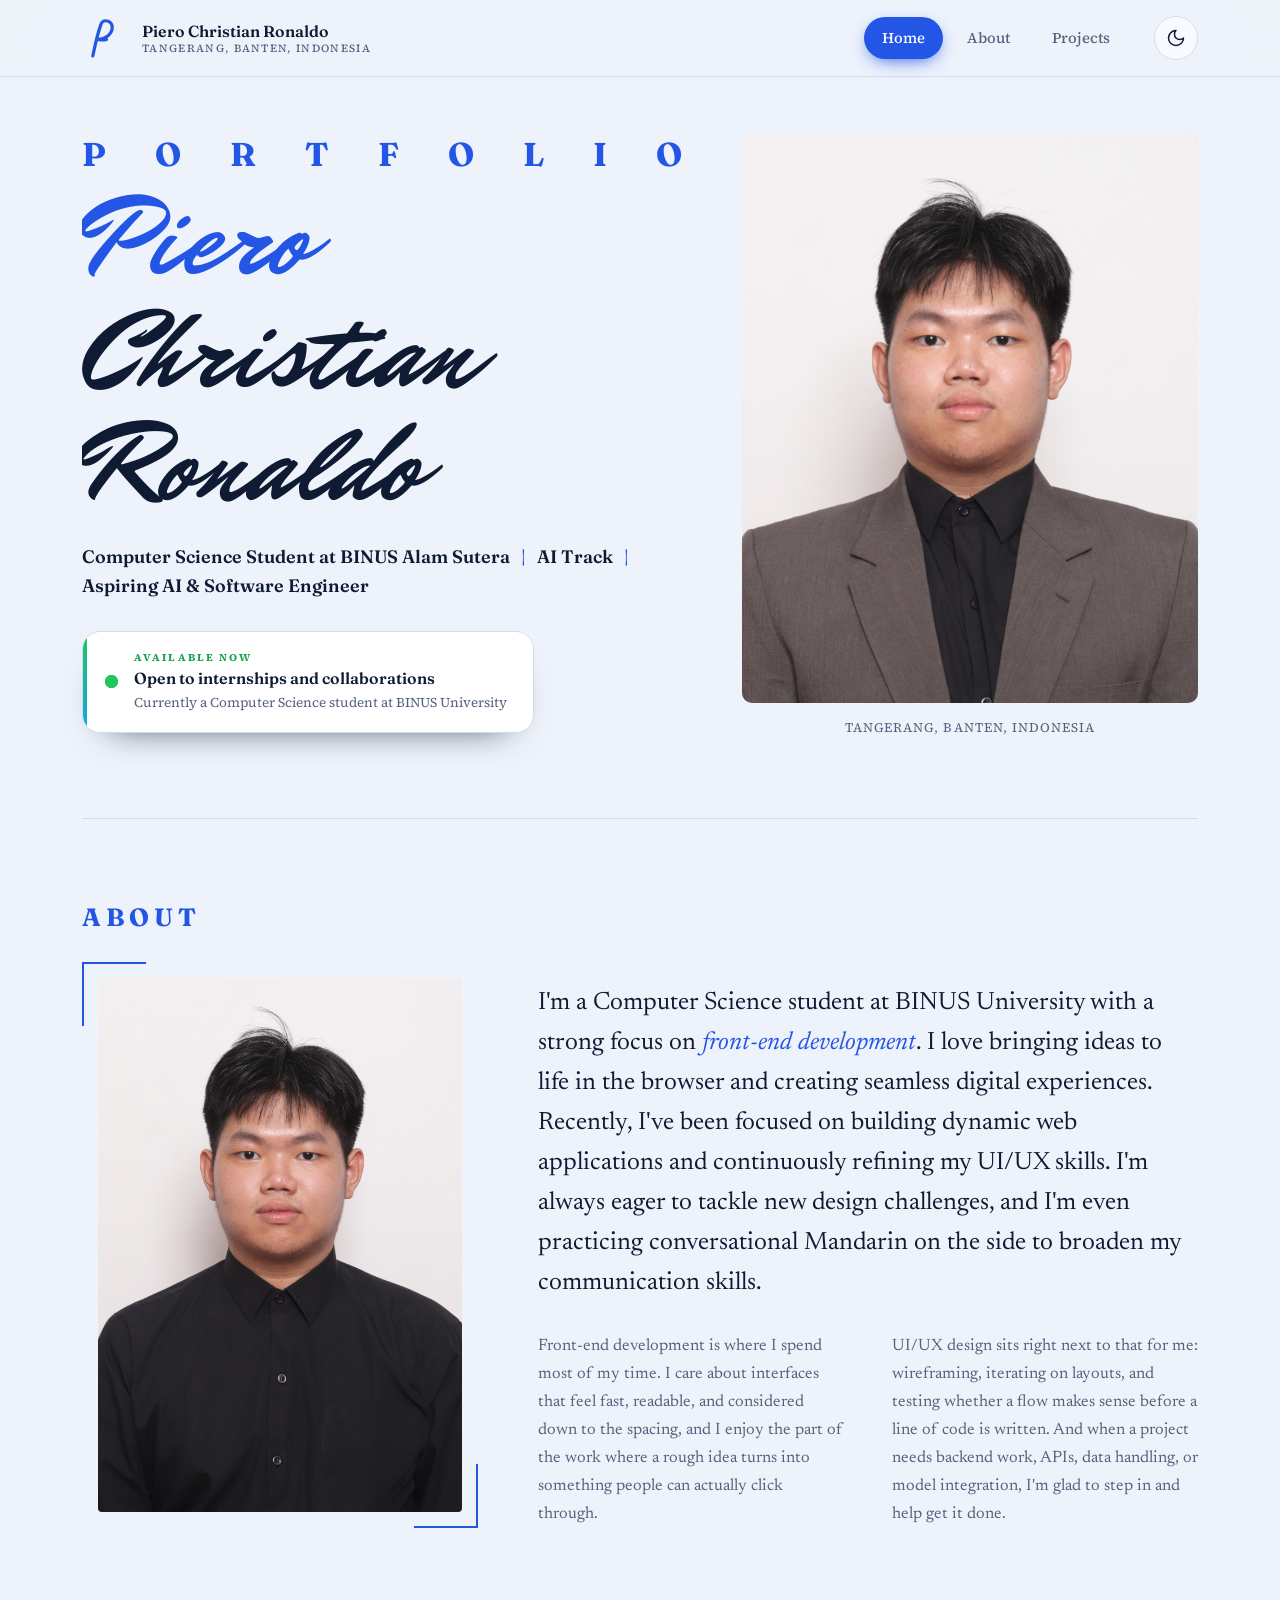
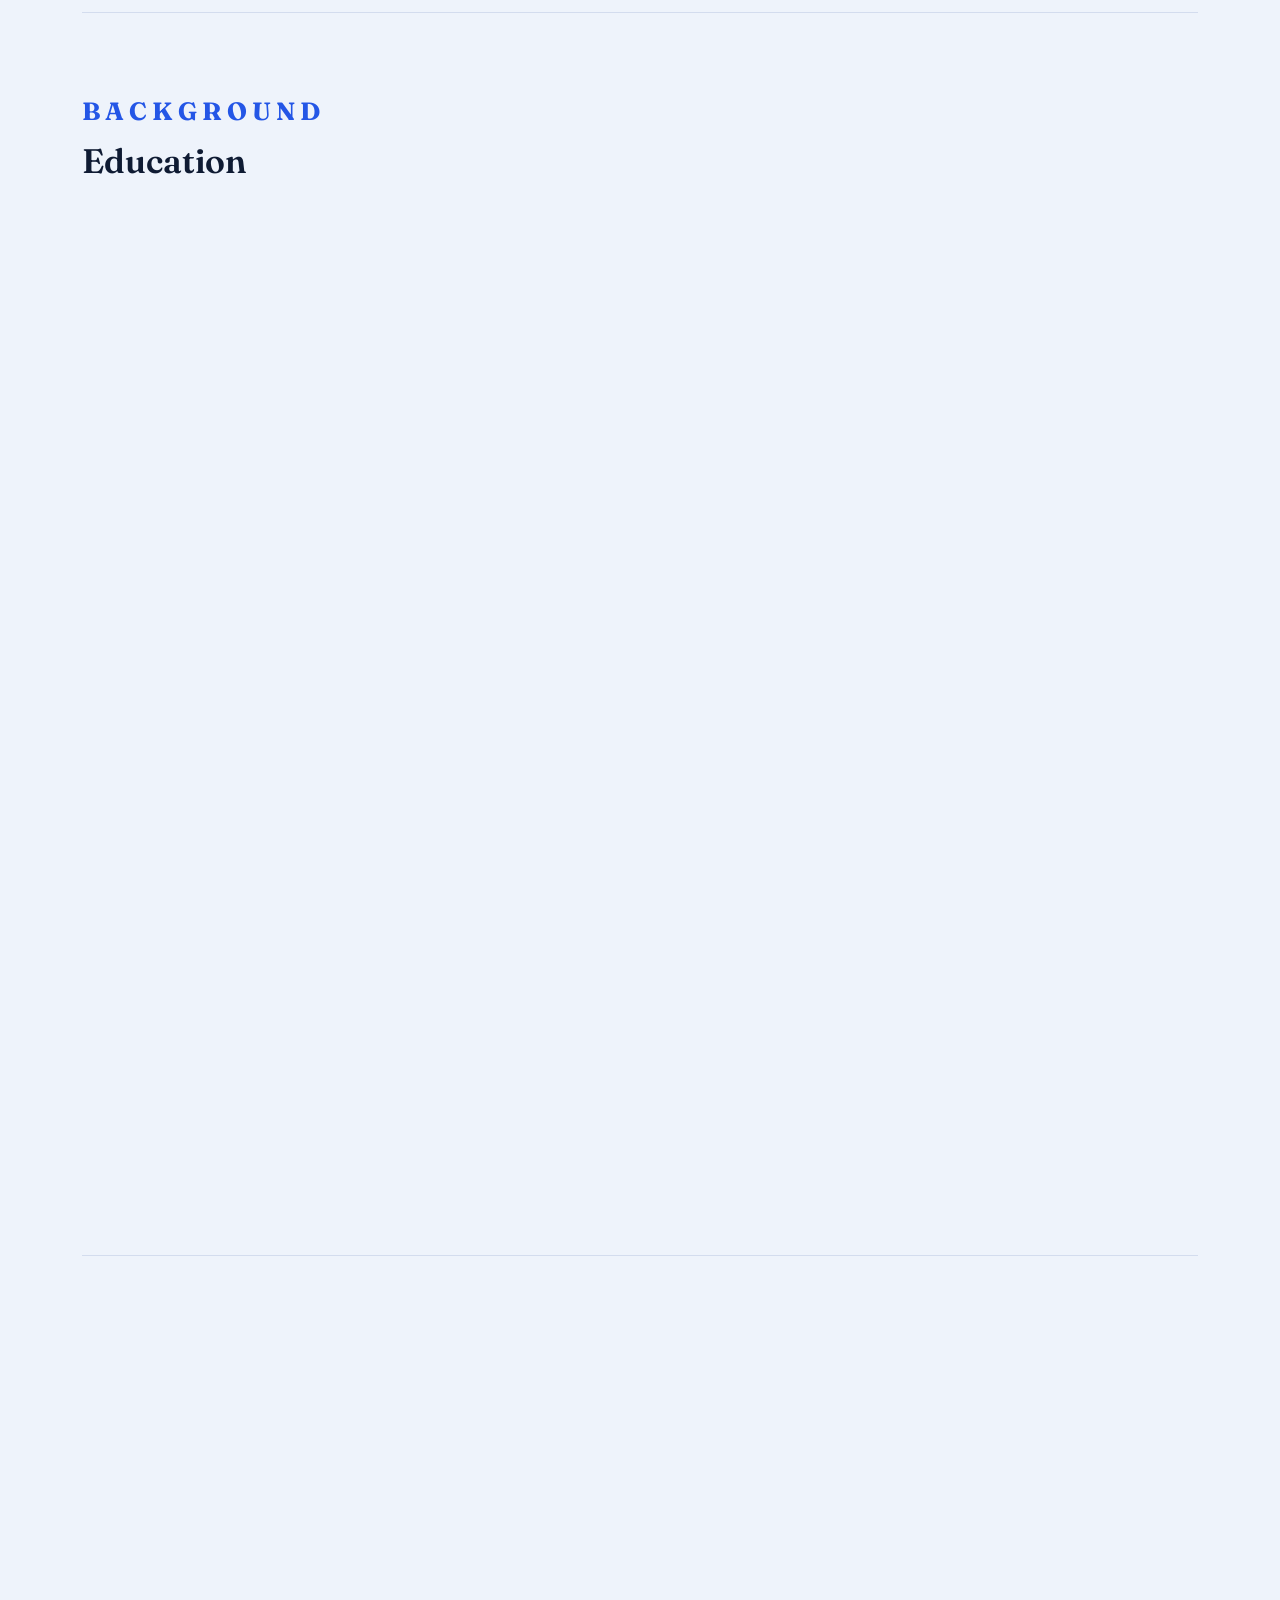
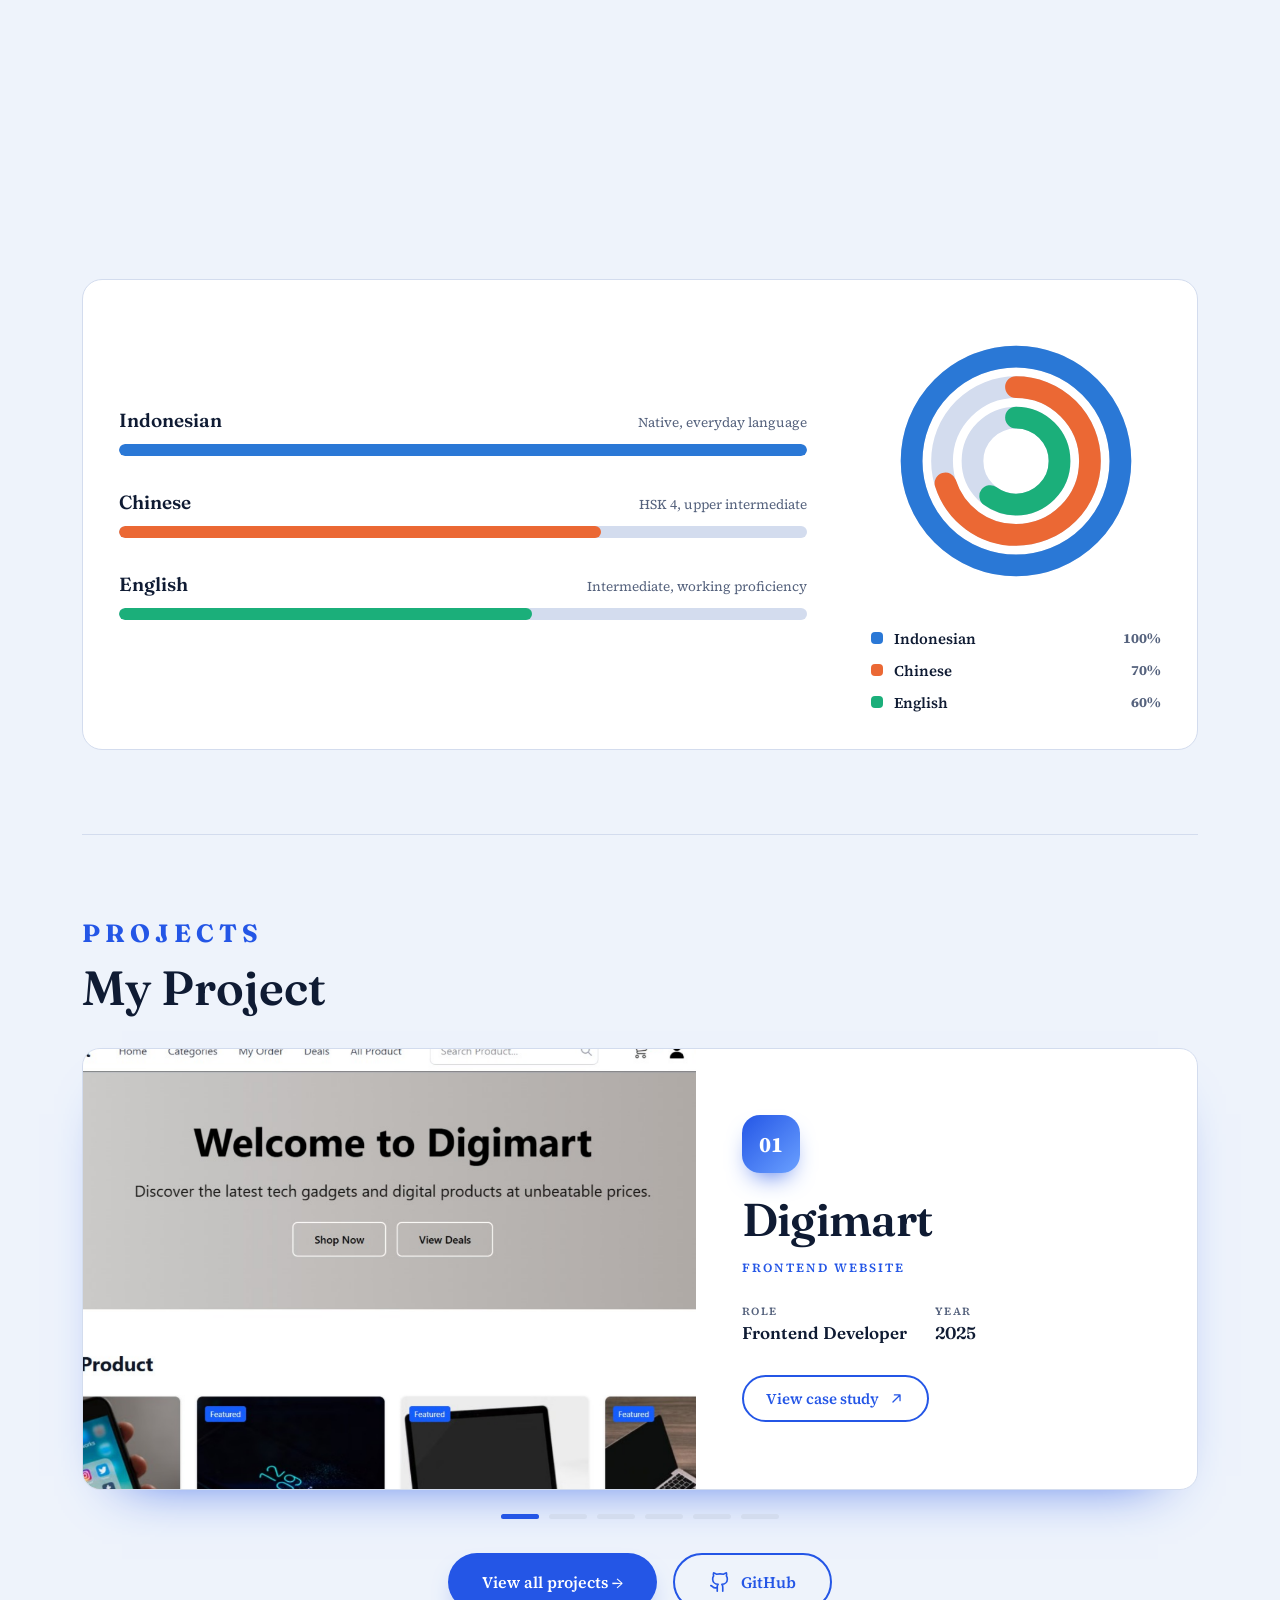
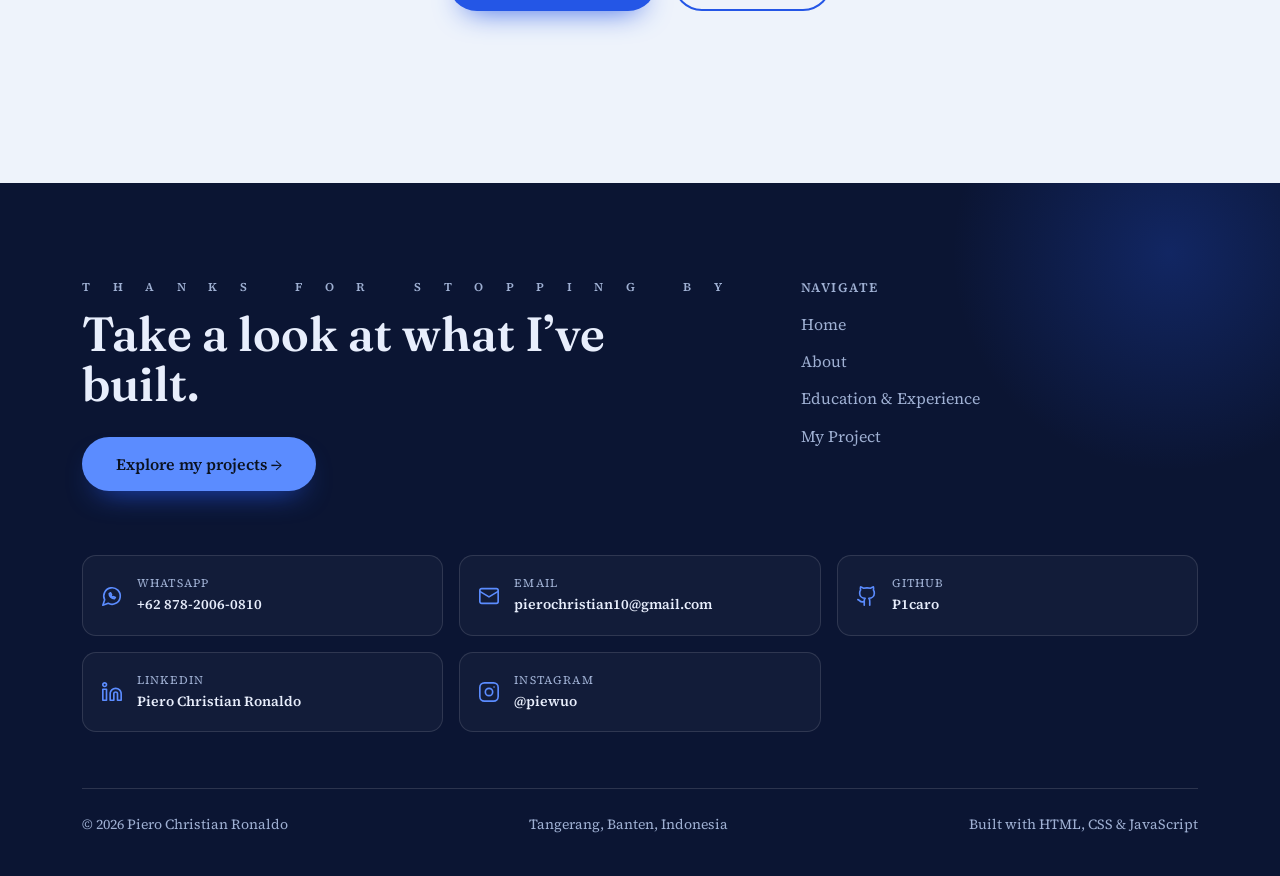
==== commit c5610fd5: "Format portfolio source and generated pages" ====
--- a/index.html
+++ b/index.html
@@ -1,58 +1,960 @@
-<!DOCTYPE html><html lang="en"><head><meta charset="utf-8"><meta name="viewport" content="width=device-width,initial-scale=1">
-<title>Home | Piero Christian Ronaldo</title><meta name="description" content="Computer Science Student at BINUS Alam Sutera | AI Track | Aspiring AI &amp; Software Engineer"><script>try{var t=localStorage.getItem("theme")||(matchMedia("(prefers-color-scheme:dark)").matches?"dark":"light");document.documentElement.dataset.theme=t}catch(e){}</script><link rel="preconnect" href="https://fonts.googleapis.com"><link rel="preconnect" href="https://fonts.gstatic.com" crossorigin><link href="https://fonts.googleapis.com/css2?family=Fraunces:ital,opsz,wght@0,9..144,400;0,9..144,500;0,9..144,600;0,9..144,700;1,9..144,400&family=Source+Serif+4:ital,opsz,wght@0,8..60,400;0,8..60,500;0,8..60,600;0,8..60,700;1,8..60,400&family=Mr+Dafoe&family=Newsreader:ital,opsz,wght@0,6..72,400;1,6..72,400&display=swap" rel="stylesheet"><link rel="stylesheet" href="css/style.css"></head><body id="top">
-<header class="top"><div class="wrap"><nav>
-<a class="brand" href="index.html"><svg class="logo" viewBox="0 0 64 64" aria-hidden="true"><path d="M15 57c4-19 8-35 11-43 1-4 4-6 7-6 6 0 10 5 9 11-1 8-9 14-19 15 4 1 8 1 11 0"/></svg><span>Piero Christian Ronaldo<small>Tangerang, Banten, Indonesia</small></span></a>
-<div class="navr"><ul><li><a href="#top" data-spy="#top" class="on">Home</a></li><li><a href="#about" data-spy="#about" class="">About</a></li><li><a href="projects.html" class="">Projects</a></li></ul><button class="tog" id="tog" aria-label="Toggle dark and light mode"><svg class="moon" viewBox="0 0 24 24" width="20" height="20" fill="none" stroke="currentColor" stroke-width="1.8" stroke-linecap="round" stroke-linejoin="round"><path d="M12 3a6 6 0 0 0 9 9 9 9 0 1 1-9-9Z"/></svg><svg class="sun" viewBox="0 0 24 24" width="20" height="20" fill="none" stroke="currentColor" stroke-width="1.8" stroke-linecap="round" stroke-linejoin="round"><circle cx="12" cy="12" r="4"/><path d="M12 2v2M12 20v2m-7.07-2.93 1.41-1.41m11.32-11.32 1.41-1.41M2 12h2m16 0h2M4.93 4.93l1.41 1.41m11.32 11.32 1.41 1.41"/></svg></button></div>
-</nav></div></header>
-<main class="wrap"><div class="hero"><div><p class="spread"><b style="animation-delay:0.00s">P</b><b style="animation-delay:0.06s">O</b><b style="animation-delay:0.12s">R</b><b style="animation-delay:0.18s">T</b><b style="animation-delay:0.24s">F</b><b style="animation-delay:0.30s">O</b><b style="animation-delay:0.36s">L</b><b style="animation-delay:0.42s">I</b><b style="animation-delay:0.48s">O</b></p>
-<h1 class="sig" aria-label="Piero Christian Ronaldo"><span class="a">Piero</span> <span class="b">Christian Ronaldo</span></h1>
-<p class="role fu d2">Computer Science Student at BINUS Alam Sutera <i>|</i> AI Track <i>|</i> Aspiring AI &amp; Software Engineer</p>
-<div class="status fu d3"><span class="beacon"><i></i></span><div class="txt">
-<span class="tagline">Available now</span>
-<b>Open to internships and collaborations</b>
-<small>Currently a Computer Science student at BINUS University</small></div></div></div>
-<div class="fu d4"><div class="ph tall portrait" data-file="image/profile.jpg"><img src="image/profile.jpg" alt="Piero Christian Ronaldo" onerror="this.remove()"></div><p class="cap">Tangerang, Banten, Indonesia</p></div></div>
+<!doctype html>
+<html lang="en">
+  <head>
+    <meta charset="utf-8" />
+    <meta name="viewport" content="width=device-width,initial-scale=1" />
+    <title>Home | Piero Christian Ronaldo</title>
+    <meta
+      name="description"
+      content="Computer Science Student at BINUS Alam Sutera | AI Track | Aspiring AI &amp; Software Engineer"
+    />
+    <script>
+      try {
+        var t =
+          localStorage.getItem("theme") ||
+          (matchMedia("(prefers-color-scheme:dark)").matches
+            ? "dark"
+            : "light");
+        document.documentElement.dataset.theme = t;
+      } catch (e) {}
+    </script>
+    <link rel="preconnect" href="https://fonts.googleapis.com" />
+    <link rel="preconnect" href="https://fonts.gstatic.com" crossorigin />
+    <link
+      href="https://fonts.googleapis.com/css2?family=Fraunces:ital,opsz,wght@0,9..144,400;0,9..144,500;0,9..144,600;0,9..144,700;1,9..144,400&family=Source+Serif+4:ital,opsz,wght@0,8..60,400;0,8..60,500;0,8..60,600;0,8..60,700;1,8..60,400&family=Mr+Dafoe&family=Newsreader:ital,opsz,wght@0,6..72,400;1,6..72,400&display=swap"
+      rel="stylesheet"
+    />
+    <link rel="stylesheet" href="css/style.css" />
+  </head>
+  <body id="top">
+    <header class="top">
+      <div class="wrap">
+        <nav>
+          <a class="brand" href="index.html"
+            ><svg class="logo" viewBox="0 0 64 64" aria-hidden="true">
+              <path
+                d="M15 57c4-19 8-35 11-43 1-4 4-6 7-6 6 0 10 5 9 11-1 8-9 14-19 15 4 1 8 1 11 0"
+              /></svg
+            ><span
+              >Piero Christian Ronaldo<small
+                >Tangerang, Banten, Indonesia</small
+              ></span
+            ></a
+          >
+          <div class="navr">
+            <ul>
+              <li><a href="#top" data-spy="#top" class="on">Home</a></li>
+              <li><a href="#about" data-spy="#about" class="">About</a></li>
+              <li><a href="projects.html" class="">Projects</a></li>
+            </ul>
+            <button
+              class="tog"
+              id="tog"
+              aria-label="Toggle dark and light mode"
+            >
+              <svg
+                class="moon"
+                viewBox="0 0 24 24"
+                width="20"
+                height="20"
+                fill="none"
+                stroke="currentColor"
+                stroke-width="1.8"
+                stroke-linecap="round"
+                stroke-linejoin="round"
+              >
+                <path d="M12 3a6 6 0 0 0 9 9 9 9 0 1 1-9-9Z" /></svg
+              ><svg
+                class="sun"
+                viewBox="0 0 24 24"
+                width="20"
+                height="20"
+                fill="none"
+                stroke="currentColor"
+                stroke-width="1.8"
+                stroke-linecap="round"
+                stroke-linejoin="round"
+              >
+                <circle cx="12" cy="12" r="4" />
+                <path
+                  d="M12 2v2M12 20v2m-7.07-2.93 1.41-1.41m11.32-11.32 1.41-1.41M2 12h2m16 0h2M4.93 4.93l1.41 1.41m11.32 11.32 1.41 1.41"
+                />
+              </svg>
+            </button>
+          </div>
+        </nav>
+      </div>
+    </header>
+    <main class="wrap">
+      <div class="hero">
+        <div>
+          <p class="spread">
+            <b style="animation-delay: 0s">P</b
+            ><b style="animation-delay: 0.06s">O</b
+            ><b style="animation-delay: 0.12s">R</b
+            ><b style="animation-delay: 0.18s">T</b
+            ><b style="animation-delay: 0.24s">F</b
+            ><b style="animation-delay: 0.3s">O</b
+            ><b style="animation-delay: 0.36s">L</b
+            ><b style="animation-delay: 0.42s">I</b
+            ><b style="animation-delay: 0.48s">O</b>
+          </p>
+          <h1 class="sig" aria-label="Piero Christian Ronaldo">
+            <span class="a">Piero</span>
+            <span class="b">Christian Ronaldo</span>
+          </h1>
+          <p class="role fu d2">
+            Computer Science Student at BINUS Alam Sutera <i>|</i> AI Track
+            <i>|</i> Aspiring AI &amp; Software Engineer
+          </p>
+          <div class="status fu d3">
+            <span class="beacon"><i></i></span>
+            <div class="txt">
+              <span class="tagline">Available now</span>
+              <b>Open to internships and collaborations</b>
+              <small
+                >Currently a Computer Science student at BINUS University</small
+              >
+            </div>
+          </div>
+        </div>
+        <div class="fu d4">
+          <div class="ph tall portrait" data-file="image/profile.jpg">
+            <img
+              src="image/profile.jpg"
+              alt="Piero Christian Ronaldo"
+              onerror="this.remove()"
+            />
+          </div>
+          <p class="cap">Tangerang, Banten, Indonesia</p>
+        </div>
+      </div>
 
-<section id="about"><p class="label rv">About</p>
-<div class="about"><div class="frame rv"><div class="ph " data-file="image/about.jpg"><img src="image/about.jpg" alt="Piero Christian Ronaldo" onerror="this.remove()"></div><span class="shine"></span></div>
-<div class="abouttext"><p class="statement rv">I'm a Computer Science student at BINUS University with a strong focus on <em>front-end development</em>. I love bringing ideas to life in the browser and creating seamless digital experiences. Recently, I've been focused on building dynamic web applications and continuously refining my UI/UX skills. I'm always eager to tackle new design challenges, and I'm even practicing conversational Mandarin on the side to broaden my communication skills.</p>
-<div class="cols rv d1" style="margin-top:28px"><p>Front-end development is where I spend most of my time. I care about interfaces that feel fast, readable, and considered down to the spacing, and I enjoy the part of the work where a rough idea turns into something people can actually click through.</p><p>UI/UX design sits right next to that for me: wireframing, iterating on layouts, and testing whether a flow makes sense before a line of code is written. And when a project needs backend work, APIs, data handling, or model integration, I'm glad to step in and help get it done.</p></div></div></div></section>
+      <section id="about">
+        <p class="label rv">About</p>
+        <div class="about">
+          <div class="frame rv">
+            <div class="ph" data-file="image/about.jpg">
+              <img
+                src="image/about.jpg"
+                alt="Piero Christian Ronaldo"
+                onerror="this.remove()"
+              />
+            </div>
+            <span class="shine"></span>
+          </div>
+          <div class="abouttext">
+            <p class="statement rv">
+              I'm a Computer Science student at BINUS University with a strong
+              focus on <em>front-end development</em>. I love bringing ideas to
+              life in the browser and creating seamless digital experiences.
+              Recently, I've been focused on building dynamic web applications
+              and continuously refining my UI/UX skills. I'm always eager to
+              tackle new design challenges, and I'm even practicing
+              conversational Mandarin on the side to broaden my communication
+              skills.
+            </p>
+            <div class="cols rv d1" style="margin-top: 28px">
+              <p>
+                Front-end development is where I spend most of my time. I care
+                about interfaces that feel fast, readable, and considered down
+                to the spacing, and I enjoy the part of the work where a rough
+                idea turns into something people can actually click through.
+              </p>
+              <p>
+                UI/UX design sits right next to that for me: wireframing,
+                iterating on layouts, and testing whether a flow makes sense
+                before a line of code is written. And when a project needs
+                backend work, APIs, data handling, or model integration, I'm
+                glad to step in and help get it done.
+              </p>
+            </div>
+          </div>
+        </div>
+      </section>
 
-<section id="background"><p class="label rv">Background</p>
-<h2 class="rv" style="font-size:clamp(26px,3vw,34px);margin-top:18px">Education</h2><div class="block rv"><div class="bhead"><div class="crest" data-file="image/binus.png"><img src="image/binus.png" alt="BINUS University logo" onerror="this.remove()"></div>
-<div class="who"><h3>BINUS University</h3><p class="sub">Undergraduate Student</p><div class="bmeta">
-<span class="chip date"><svg viewBox="0 0 24 24" width="15" height="15" fill="none" stroke="currentColor" stroke-width="1.8" stroke-linecap="round" stroke-linejoin="round"><rect x="3" y="5" width="18" height="16" rx="2"/><path d="M16 3v4M8 3v4M3 11h18"/></svg>Aug 2024 - Present<i class="now"></i></span><span class="chip">Computer Science | AI Streaming</span></div></div>
-<a class="loc" href="https://www.google.com/maps/search/?api=1&query=BINUS+University+Alam+Sutera" target="_blank" rel="noopener"><span class="pin"><svg viewBox="0 0 24 24" width="24" height="24" fill="none" stroke="currentColor" stroke-width="1.8" stroke-linecap="round" stroke-linejoin="round"><path d="M20 10c0 6-8 12-8 12s-8-6-8-12a8 8 0 0 1 16 0Z"/><circle cx="12" cy="10" r="3"/></svg></span><span><small>Location</small><b>BINUS Alam Sutera</b></span></a></div>
-<div class="rulel"></div>
-<p class="subh">WHAT I LEARN THERE</p>
-<div class="pills small" id="courses"><span>Python</span><span>C++</span><span>Java</span><span>JavaScript</span><span>SQL</span><span>Machine Learning</span><span>Deep Learning</span><span>Computer Vision</span><span>Artificial Intelligence (AI)</span><span>Data Structures</span><span>React.js</span><span>Web Development</span><span class="more">Algorithm and Programming</span><span class="more">Algorithm Design and Analysis</span><span class="more">Basic Statistics</span><span class="more">Discrete Mathematics</span><span class="more">Linear Algebra</span><span class="more">Calculus</span><span class="more">Program Design Method</span><span class="more">Creativity and Innovation</span><span class="more">Human and Computer Interaction</span><span class="more">Scientific Computing</span><span class="more">Computational Physics</span><span class="more">Computer Networking</span><span class="more">Database Technology</span><span class="more">Object-Oriented Programming (OOP)</span><span class="more">Cisco Routers</span><span class="more">Anaconda</span><span class="more">Computational Biology</span><span class="more">Natural Language Processing (NLP)</span><span class="more">Research Methods</span><span class="more">Software Systems Engineering</span><span class="more">BLAST</span><span class="more">Random Forest</span><span class="more">YOLO</span><span class="more">CNN</span><span class="more">Compilation Techniques</span><span class="more">Operating Systems</span><span class="more">Speech Recognition</span><span class="more">Venture Creation</span><span class="more">Programming</span><span class="more">Front-End Design</span><span class="more">Front-end Coding</span><span class="more">Back-End Web Development</span><span class="more">Laravel</span><span class="more">Linux</span><span class="more">HTML</span></div>
-<button class="showmore" type="button" data-target="courses" aria-expanded="false"
-data-less="Show fewer" data-more="See all 47 subjects"><span>See all 47 subjects</span><svg viewBox="0 0 24 24" width="15" height="15" fill="none" stroke="currentColor" stroke-width="1.8" stroke-linecap="round" stroke-linejoin="round"><path d="m6 9 6 6 6-6"/></svg></button></div>
-<h2 class="rv" style="font-size:clamp(26px,3vw,34px);margin-top:56px">Experience</h2><div class="block rv"><div class="bhead"><div class="crest" data-file="image/pja.jpeg"><img src="image/pja.jpeg" alt="PT Piero Jaya Abadi logo" onerror="this.remove()"></div>
-<div class="who"><h3>PT Piero Jaya Abadi</h3><p class="sub">Assistant</p><div class="bmeta">
-<span class="chip date"><svg viewBox="0 0 24 24" width="15" height="15" fill="none" stroke="currentColor" stroke-width="1.8" stroke-linecap="round" stroke-linejoin="round"><rect x="3" y="5" width="18" height="16" rx="2"/><path d="M16 3v4M8 3v4M3 11h18"/></svg>June 2024 - Present<i class="now"></i></span></div></div>
-<a class="loc" href="https://maps.app.goo.gl/ybY52k2vxXVAtdRU6" target="_blank" rel="noopener"><span class="pin"><svg viewBox="0 0 24 24" width="24" height="24" fill="none" stroke="currentColor" stroke-width="1.8" stroke-linecap="round" stroke-linejoin="round"><path d="M20 10c0 6-8 12-8 12s-8-6-8-12a8 8 0 0 1 16 0Z"/><circle cx="12" cy="10" r="3"/></svg></span><span><small>Location</small><b>PT Piero Jaya Abadi</b></span></a></div>
-<div class="rulel"></div>
-<p class="subh">What I do there</p><ul class="jd"><li>Executed monthly payroll processing and managed financial administration accurately within the finance department.</li><li>Recorded and evaluated sample bag dimensions to facilitate the design and development of new product lines.</li></ul>
-<p class="subh">WHAT I LEARN THERE</p><div class="pills small"><span>Accounting</span><span>Bookkeeping</span><span>Cross-functional Collaborations</span><span>Data Accuracy &amp; Attention to Detail</span><span>Data Recording &amp; Evaluation</span><span>Financial Management</span><span>Payroll Management</span><span>Product Development</span><span>Quality Control &amp; Measurement</span><span>Specification Analysis</span></div></div></section>
+      <section id="background">
+        <p class="label rv">Background</p>
+        <h2
+          class="rv"
+          style="font-size: clamp(26px, 3vw, 34px); margin-top: 18px"
+        >
+          Education
+        </h2>
+        <div class="block rv">
+          <div class="bhead">
+            <div class="crest" data-file="image/binus.png">
+              <img
+                src="image/binus.png"
+                alt="BINUS University logo"
+                onerror="this.remove()"
+              />
+            </div>
+            <div class="who">
+              <h3>BINUS University</h3>
+              <p class="sub">Undergraduate Student</p>
+              <div class="bmeta">
+                <span class="chip date"
+                  ><svg
+                    viewBox="0 0 24 24"
+                    width="15"
+                    height="15"
+                    fill="none"
+                    stroke="currentColor"
+                    stroke-width="1.8"
+                    stroke-linecap="round"
+                    stroke-linejoin="round"
+                  >
+                    <rect x="3" y="5" width="18" height="16" rx="2" />
+                    <path d="M16 3v4M8 3v4M3 11h18" /></svg
+                  >Aug 2024 - Present<i class="now"></i></span
+                ><span class="chip">Computer Science | AI Streaming</span>
+              </div>
+            </div>
+            <a
+              class="loc"
+              href="https://www.google.com/maps/search/?api=1&query=BINUS+University+Alam+Sutera"
+              target="_blank"
+              rel="noopener"
+              ><span class="pin"
+                ><svg
+                  viewBox="0 0 24 24"
+                  width="24"
+                  height="24"
+                  fill="none"
+                  stroke="currentColor"
+                  stroke-width="1.8"
+                  stroke-linecap="round"
+                  stroke-linejoin="round"
+                >
+                  <path d="M20 10c0 6-8 12-8 12s-8-6-8-12a8 8 0 0 1 16 0Z" />
+                  <circle cx="12" cy="10" r="3" /></svg></span
+              ><span><small>Location</small><b>BINUS Alam Sutera</b></span></a
+            >
+          </div>
+          <div class="rulel"></div>
+          <p class="subh">WHAT I LEARN THERE</p>
+          <div class="pills small" id="courses">
+            <span>Python</span><span>C++</span><span>Java</span
+            ><span>JavaScript</span><span>SQL</span><span>Machine Learning</span
+            ><span>Deep Learning</span><span>Computer Vision</span
+            ><span>Artificial Intelligence (AI)</span
+            ><span>Data Structures</span><span>React.js</span
+            ><span>Web Development</span
+            ><span class="more">Algorithm and Programming</span
+            ><span class="more">Algorithm Design and Analysis</span
+            ><span class="more">Basic Statistics</span
+            ><span class="more">Discrete Mathematics</span
+            ><span class="more">Linear Algebra</span
+            ><span class="more">Calculus</span
+            ><span class="more">Program Design Method</span
+            ><span class="more">Creativity and Innovation</span
+            ><span class="more">Human and Computer Interaction</span
+            ><span class="more">Scientific Computing</span
+            ><span class="more">Computational Physics</span
+            ><span class="more">Computer Networking</span
+            ><span class="more">Database Technology</span
+            ><span class="more">Object-Oriented Programming (OOP)</span
+            ><span class="more">Cisco Routers</span
+            ><span class="more">Anaconda</span
+            ><span class="more">Computational Biology</span
+            ><span class="more">Natural Language Processing (NLP)</span
+            ><span class="more">Research Methods</span
+            ><span class="more">Software Systems Engineering</span
+            ><span class="more">BLAST</span
+            ><span class="more">Random Forest</span
+            ><span class="more">YOLO</span><span class="more">CNN</span
+            ><span class="more">Compilation Techniques</span
+            ><span class="more">Operating Systems</span
+            ><span class="more">Speech Recognition</span
+            ><span class="more">Venture Creation</span
+            ><span class="more">Programming</span
+            ><span class="more">Front-End Design</span
+            ><span class="more">Front-end Coding</span
+            ><span class="more">Back-End Web Development</span
+            ><span class="more">Laravel</span><span class="more">Linux</span
+            ><span class="more">HTML</span>
+          </div>
+          <button
+            class="showmore"
+            type="button"
+            data-target="courses"
+            aria-expanded="false"
+            data-less="Show fewer"
+            data-more="See all 47 subjects"
+          >
+            <span>See all 47 subjects</span
+            ><svg
+              viewBox="0 0 24 24"
+              width="15"
+              height="15"
+              fill="none"
+              stroke="currentColor"
+              stroke-width="1.8"
+              stroke-linecap="round"
+              stroke-linejoin="round"
+            >
+              <path d="m6 9 6 6 6-6" />
+            </svg>
+          </button>
+        </div>
+        <h2
+          class="rv"
+          style="font-size: clamp(26px, 3vw, 34px); margin-top: 56px"
+        >
+          Experience
+        </h2>
+        <div class="block rv">
+          <div class="bhead">
+            <div class="crest" data-file="image/pja.jpeg">
+              <img
+                src="image/pja.jpeg"
+                alt="PT Piero Jaya Abadi logo"
+                onerror="this.remove()"
+              />
+            </div>
+            <div class="who">
+              <h3>PT Piero Jaya Abadi</h3>
+              <p class="sub">Assistant</p>
+              <div class="bmeta">
+                <span class="chip date"
+                  ><svg
+                    viewBox="0 0 24 24"
+                    width="15"
+                    height="15"
+                    fill="none"
+                    stroke="currentColor"
+                    stroke-width="1.8"
+                    stroke-linecap="round"
+                    stroke-linejoin="round"
+                  >
+                    <rect x="3" y="5" width="18" height="16" rx="2" />
+                    <path d="M16 3v4M8 3v4M3 11h18" /></svg
+                  >June 2024 - Present<i class="now"></i
+                ></span>
+              </div>
+            </div>
+            <a
+              class="loc"
+              href="https://maps.app.goo.gl/ybY52k2vxXVAtdRU6"
+              target="_blank"
+              rel="noopener"
+              ><span class="pin"
+                ><svg
+                  viewBox="0 0 24 24"
+                  width="24"
+                  height="24"
+                  fill="none"
+                  stroke="currentColor"
+                  stroke-width="1.8"
+                  stroke-linecap="round"
+                  stroke-linejoin="round"
+                >
+                  <path d="M20 10c0 6-8 12-8 12s-8-6-8-12a8 8 0 0 1 16 0Z" />
+                  <circle cx="12" cy="10" r="3" /></svg></span
+              ><span><small>Location</small><b>PT Piero Jaya Abadi</b></span></a
+            >
+          </div>
+          <div class="rulel"></div>
+          <p class="subh">What I do there</p>
+          <ul class="jd">
+            <li>
+              Executed monthly payroll processing and managed financial
+              administration accurately within the finance department.
+            </li>
+            <li>
+              Recorded and evaluated sample bag dimensions to facilitate the
+              design and development of new product lines.
+            </li>
+          </ul>
+          <p class="subh">WHAT I LEARN THERE</p>
+          <div class="pills small">
+            <span>Accounting</span><span>Bookkeeping</span
+            ><span>Cross-functional Collaborations</span
+            ><span>Data Accuracy &amp; Attention to Detail</span
+            ><span>Data Recording &amp; Evaluation</span
+            ><span>Financial Management</span><span>Payroll Management</span
+            ><span>Product Development</span
+            ><span>Quality Control &amp; Measurement</span
+            ><span>Specification Analysis</span>
+          </div>
+        </div>
+      </section>
 
-<section><p class="label rv">Capabilities</p>
-<h2 class="rv" style="font-size:clamp(24px,2.6vw,30px);margin-top:18px">Skill</h2>
-<div class="skills"><div class="sk rv"><h4><svg viewBox="0 0 24 24" width="19" height="19" fill="none" stroke="currentColor" stroke-width="1.8" stroke-linecap="round" stroke-linejoin="round"><path d="M3 3v18h18M7 14l3-3 3 3 5-5"/></svg>Front-End</h4><div class="pills"><span>React.js</span><span>HTML</span><span>CSS</span><span>JavaScript</span><span>Laravel</span><span>Front-End Design</span><span>Responsive UI</span></div></div><div class="sk rv"><h4><svg viewBox="0 0 24 24" width="19" height="19" fill="none" stroke="currentColor" stroke-width="1.8" stroke-linecap="round" stroke-linejoin="round"><path d="M12 2 2 7l10 5 10-5-10-5ZM2 17l10 5 10-5M2 12l10 5 10-5"/></svg>Design</h4><div class="pills"><span>UI / UX Design</span><span>Figma</span><span>Prototyping</span></div></div><div class="sk rv"><h4><svg viewBox="0 0 24 24" width="19" height="19" fill="none" stroke="currentColor" stroke-width="1.8" stroke-linecap="round" stroke-linejoin="round"><path d="M12 2a5 5 0 0 1 5 5v1a4 4 0 0 1 0 8v1a5 5 0 0 1-10 0v-1a4 4 0 0 1 0-8V7a5 5 0 0 1 5-5Z"/></svg>AI &amp; Data</h4><div class="pills"><span>Machine Learning</span><span>Computer Vision</span><span>NLP</span><span>YOLO</span><span>CNN</span><span>Bioinformatics</span></div></div><div class="sk rv"><h4><svg viewBox="0 0 24 24" width="19" height="19" fill="none" stroke="currentColor" stroke-width="1.8" stroke-linecap="round" stroke-linejoin="round"><path d="m8 6-6 6 6 6m8-12 6 6-6 6"/></svg>Engineering</h4><div class="pills"><span>Python</span><span>C++</span><span>SQL</span><span>Git &amp; GitHub</span><span>Linux</span></div></div><div class="sk rv"><h4><svg viewBox="0 0 24 24" width="19" height="19" fill="none" stroke="currentColor" stroke-width="1.8" stroke-linecap="round" stroke-linejoin="round"><path d="M16 21v-2a4 4 0 0 0-4-4H6a4 4 0 0 0-4 4v2M9 3a4 4 0 1 1 0 8 4 4 0 0 1 0-8Zm13 18v-2a4 4 0 0 0-3-3.87M16 3.13a4 4 0 0 1 0 7.75"/></svg>Soft Skills</h4><div class="pills"><span>Communicative</span><span>Multitasking</span><span>Teamwork</span><span>Problem Solving</span><span>Creativity</span><span>Finance</span></div></div></div>
-<h2 class="rv" style="font-size:clamp(24px,2.6vw,30px);margin-top:64px">Languages</h2>
-<div class="langwrap block"><div class="langs"><div class="lang rv"><b>Indonesian<i>Native, everyday language</i></b><div class="bar"><span style="--w:100%;background:#2a78d6"></span></div></div><div class="lang rv"><b>Chinese<i>HSK 4, upper intermediate</i></b><div class="bar"><span style="--w:70%;background:#eb6834"></span></div></div><div class="lang rv"><b>English<i>Intermediate, working proficiency</i></b><div class="bar"><span style="--w:60%;background:#1baf7a"></span></div></div></div><style>.ring{--l1:#2a78d6;--l2:#eb6834;--l3:#1baf7a}:root[data-theme=dark] .ring{--l1:#3987e5;--l2:#d95926;--l3:#199e70}@media(prefers-color-scheme:dark){:root:not([data-theme=light]) .ring{--l1:#3987e5;--l2:#d95926;--l3:#199e70}}</style><div class="ring rv"><svg viewBox="0 0 200 200" role="img" aria-label="Language proficiency: Indonesian 100 percent, Chinese 70 percent, English 60 percent"><circle class="track" cx="100" cy="100" r="72"></circle><circle class="arc" cx="100" cy="100" r="72" stroke="var(--l1)" stroke-dasharray="452.4" stroke-dashoffset="452.4" data-off="0.0" transform="rotate(-90 100 100)"></circle><circle class="track" cx="100" cy="100" r="51"></circle><circle class="arc" cx="100" cy="100" r="51" stroke="var(--l2)" stroke-dasharray="320.4" stroke-dashoffset="320.4" data-off="96.1" transform="rotate(-90 100 100)"></circle><circle class="track" cx="100" cy="100" r="30"></circle><circle class="arc" cx="100" cy="100" r="30" stroke="var(--l3)" stroke-dasharray="188.5" stroke-dashoffset="188.5" data-off="75.4" transform="rotate(-90 100 100)"></circle></svg><div class="rlegend"><div><i style="background:var(--l1)"></i>Indonesian<b>100%</b></div><div><i style="background:var(--l2)"></i>Chinese<b>70%</b></div><div><i style="background:var(--l3)"></i>English<b>60%</b></div></div></div></div></section>
+      <section>
+        <p class="label rv">Capabilities</p>
+        <h2
+          class="rv"
+          style="font-size: clamp(24px, 2.6vw, 30px); margin-top: 18px"
+        >
+          Skill
+        </h2>
+        <div class="skills">
+          <div class="sk rv">
+            <h4>
+              <svg
+                viewBox="0 0 24 24"
+                width="19"
+                height="19"
+                fill="none"
+                stroke="currentColor"
+                stroke-width="1.8"
+                stroke-linecap="round"
+                stroke-linejoin="round"
+              >
+                <path d="M3 3v18h18M7 14l3-3 3 3 5-5" /></svg
+              >Front-End
+            </h4>
+            <div class="pills">
+              <span>React.js</span><span>HTML</span><span>CSS</span
+              ><span>JavaScript</span><span>Laravel</span
+              ><span>Front-End Design</span><span>Responsive UI</span>
+            </div>
+          </div>
+          <div class="sk rv">
+            <h4>
+              <svg
+                viewBox="0 0 24 24"
+                width="19"
+                height="19"
+                fill="none"
+                stroke="currentColor"
+                stroke-width="1.8"
+                stroke-linecap="round"
+                stroke-linejoin="round"
+              >
+                <path
+                  d="M12 2 2 7l10 5 10-5-10-5ZM2 17l10 5 10-5M2 12l10 5 10-5"
+                /></svg
+              >Design
+            </h4>
+            <div class="pills">
+              <span>UI / UX Design</span><span>Figma</span
+              ><span>Prototyping</span>
+            </div>
+          </div>
+          <div class="sk rv">
+            <h4>
+              <svg
+                viewBox="0 0 24 24"
+                width="19"
+                height="19"
+                fill="none"
+                stroke="currentColor"
+                stroke-width="1.8"
+                stroke-linecap="round"
+                stroke-linejoin="round"
+              >
+                <path
+                  d="M12 2a5 5 0 0 1 5 5v1a4 4 0 0 1 0 8v1a5 5 0 0 1-10 0v-1a4 4 0 0 1 0-8V7a5 5 0 0 1 5-5Z"
+                /></svg
+              >AI &amp; Data
+            </h4>
+            <div class="pills">
+              <span>Machine Learning</span><span>Computer Vision</span
+              ><span>NLP</span><span>YOLO</span><span>CNN</span
+              ><span>Bioinformatics</span>
+            </div>
+          </div>
+          <div class="sk rv">
+            <h4>
+              <svg
+                viewBox="0 0 24 24"
+                width="19"
+                height="19"
+                fill="none"
+                stroke="currentColor"
+                stroke-width="1.8"
+                stroke-linecap="round"
+                stroke-linejoin="round"
+              >
+                <path d="m8 6-6 6 6 6m8-12 6 6-6 6" /></svg
+              >Engineering
+            </h4>
+            <div class="pills">
+              <span>Python</span><span>C++</span><span>SQL</span
+              ><span>Git &amp; GitHub</span><span>Linux</span>
+            </div>
+          </div>
+          <div class="sk rv">
+            <h4>
+              <svg
+                viewBox="0 0 24 24"
+                width="19"
+                height="19"
+                fill="none"
+                stroke="currentColor"
+                stroke-width="1.8"
+                stroke-linecap="round"
+                stroke-linejoin="round"
+              >
+                <path
+                  d="M16 21v-2a4 4 0 0 0-4-4H6a4 4 0 0 0-4 4v2M9 3a4 4 0 1 1 0 8 4 4 0 0 1 0-8Zm13 18v-2a4 4 0 0 0-3-3.87M16 3.13a4 4 0 0 1 0 7.75"
+                /></svg
+              >Soft Skills
+            </h4>
+            <div class="pills">
+              <span>Communicative</span><span>Multitasking</span
+              ><span>Teamwork</span><span>Problem Solving</span
+              ><span>Creativity</span><span>Finance</span>
+            </div>
+          </div>
+        </div>
+        <h2
+          class="rv"
+          style="font-size: clamp(24px, 2.6vw, 30px); margin-top: 64px"
+        >
+          Languages
+        </h2>
+        <div class="langwrap block">
+          <div class="langs">
+            <div class="lang rv">
+              <b>Indonesian<i>Native, everyday language</i></b>
+              <div class="bar">
+                <span style="--w: 100%; background: #2a78d6"></span>
+              </div>
+            </div>
+            <div class="lang rv">
+              <b>Chinese<i>HSK 4, upper intermediate</i></b>
+              <div class="bar">
+                <span style="--w: 70%; background: #eb6834"></span>
+              </div>
+            </div>
+            <div class="lang rv">
+              <b>English<i>Intermediate, working proficiency</i></b>
+              <div class="bar">
+                <span style="--w: 60%; background: #1baf7a"></span>
+              </div>
+            </div>
+          </div>
+          <style>
+            .ring {
+              --l1: #2a78d6;
+              --l2: #eb6834;
+              --l3: #1baf7a;
+            }
+            :root[data-theme="dark"] .ring {
+              --l1: #3987e5;
+              --l2: #d95926;
+              --l3: #199e70;
+            }
+            @media (prefers-color-scheme: dark) {
+              :root:not([data-theme="light"]) .ring {
+                --l1: #3987e5;
+                --l2: #d95926;
+                --l3: #199e70;
+              }
+            }
+          </style>
+          <div class="ring rv">
+            <svg
+              viewBox="0 0 200 200"
+              role="img"
+              aria-label="Language proficiency: Indonesian 100 percent, Chinese 70 percent, English 60 percent"
+            >
+              <circle class="track" cx="100" cy="100" r="72"></circle>
+              <circle
+                class="arc"
+                cx="100"
+                cy="100"
+                r="72"
+                stroke="var(--l1)"
+                stroke-dasharray="452.4"
+                stroke-dashoffset="452.4"
+                data-off="0.0"
+                transform="rotate(-90 100 100)"
+              ></circle>
+              <circle class="track" cx="100" cy="100" r="51"></circle>
+              <circle
+                class="arc"
+                cx="100"
+                cy="100"
+                r="51"
+                stroke="var(--l2)"
+                stroke-dasharray="320.4"
+                stroke-dashoffset="320.4"
+                data-off="96.1"
+                transform="rotate(-90 100 100)"
+              ></circle>
+              <circle class="track" cx="100" cy="100" r="30"></circle>
+              <circle
+                class="arc"
+                cx="100"
+                cy="100"
+                r="30"
+                stroke="var(--l3)"
+                stroke-dasharray="188.5"
+                stroke-dashoffset="188.5"
+                data-off="75.4"
+                transform="rotate(-90 100 100)"
+              ></circle>
+            </svg>
+            <div class="rlegend">
+              <div>
+                <i style="background: var(--l1)"></i>Indonesian<b>100%</b>
+              </div>
+              <div><i style="background: var(--l2)"></i>Chinese<b>70%</b></div>
+              <div><i style="background: var(--l3)"></i>English<b>60%</b></div>
+            </div>
+          </div>
+        </div>
+      </section>
 
-<section id="work"><p class="label rv">Projects</p>
-<h2 class="rv" style="margin-top:16px">My Project</h2>
-<div class="slider rv"><a class="slide" href="project1.html"><div class="ph " data-file="image/img1.jpeg"><img src="image/img1.jpeg" alt="Digimart" onerror="this.remove()"></div><div class="sbody"><span class="badge">01</span><h3 class="pname">Digimart</h3><p class="pcat">Frontend Website</p><div class="facts"><div><small>Role</small><b>Frontend Developer</b></div><div><small>Year</small><b>2025</b></div></div><span class="go">View case study<svg viewBox="0 0 24 24" width="17" height="17" fill="none" stroke="currentColor" stroke-width="1.8" stroke-linecap="round" stroke-linejoin="round"><path d="M7 17 17 7M9 7h8v8"/></svg></span></div></a><a class="slide" href="project2.html"><div class="ph " data-file="image/img5.jpeg"><img src="image/img5.jpeg" alt="VSTravel" onerror="this.remove()"></div><div class="sbody"><span class="badge">02</span><h3 class="pname">VSTravel</h3><p class="pcat">Frontend Website</p><div class="facts"><div><small>Role</small><b>Full-Stack Developer</b></div><div><small>Year</small><b>2025</b></div></div><span class="go">View case study<svg viewBox="0 0 24 24" width="17" height="17" fill="none" stroke="currentColor" stroke-width="1.8" stroke-linecap="round" stroke-linejoin="round"><path d="M7 17 17 7M9 7h8v8"/></svg></span></div></a><a class="slide" href="project3.html"><div class="ph " data-file="image/img9.jpeg"><img src="image/img9.jpeg" alt="GeneMix" onerror="this.remove()"></div><div class="sbody"><span class="badge">03</span><h3 class="pname">GeneMix</h3><p class="pcat">Bioinformatics Website</p><div class="facts"><div><small>Role</small><b>Full-Stack Developer</b></div><div><small>Year</small><b>2026</b></div></div><span class="go">View case study<svg viewBox="0 0 24 24" width="17" height="17" fill="none" stroke="currentColor" stroke-width="1.8" stroke-linecap="round" stroke-linejoin="round"><path d="M7 17 17 7M9 7h8v8"/></svg></span></div></a><a class="slide" href="project4.html"><div class="ph " data-file="image/img13.jpeg"><img src="image/img13.jpeg" alt="Malaria Detection App" onerror="this.remove()"></div><div class="sbody"><span class="badge">04</span><h3 class="pname">Malaria Detection App</h3><p class="pcat">Computer Vision Website</p><div class="facts"><div><small>Role</small><b>Frontend Developer &amp; UI/UX Designer</b></div><div><small>Year</small><b>2026</b></div></div><span class="go">View case study<svg viewBox="0 0 24 24" width="17" height="17" fill="none" stroke="currentColor" stroke-width="1.8" stroke-linecap="round" stroke-linejoin="round"><path d="M7 17 17 7M9 7h8v8"/></svg></span></div></a><a class="slide" href="project5.html"><div class="ph " data-file="image/img17.jpeg"><img src="image/img17.jpeg" alt="Piflix" onerror="this.remove()"></div><div class="sbody"><span class="badge">05</span><h3 class="pname">Piflix</h3><p class="pcat">Machine Learning Website</p><div class="facts"><div><small>Role</small><b>Frontend Developer &amp; UI/UX Designer</b></div><div><small>Year</small><b>2026</b></div></div><span class="go">View case study<svg viewBox="0 0 24 24" width="17" height="17" fill="none" stroke="currentColor" stroke-width="1.8" stroke-linecap="round" stroke-linejoin="round"><path d="M7 17 17 7M9 7h8v8"/></svg></span></div></a><a class="slide" href="project6.html"><div class="ph " data-file="image/img21.jpeg"><img src="image/img21.jpeg" alt="Portfolio" onerror="this.remove()"></div><div class="sbody"><span class="badge">06</span><h3 class="pname">Portfolio</h3><p class="pcat">Portfolio Website</p><div class="facts"><div><small>Role</small><b>Frontend Developer</b></div><div><small>Year</small><b>2026</b></div></div><span class="go">View case study<svg viewBox="0 0 24 24" width="17" height="17" fill="none" stroke="currentColor" stroke-width="1.8" stroke-linecap="round" stroke-linejoin="round"><path d="M7 17 17 7M9 7h8v8"/></svg></span></div></a></div><div class="sctl"><button aria-label="Show project 1"></button><button aria-label="Show project 2"></button><button aria-label="Show project 3"></button><button aria-label="Show project 4"></button><button aria-label="Show project 5"></button><button aria-label="Show project 6"></button></div>
-<div class="cta-row"><a class="btn" href="projects.html">View all projects &rarr;</a>
-<a class="btn ghost" href="https://github.com/P1caro" target="_blank" rel="noopener"><svg viewBox="0 0 24 24" width="22" height="22" fill="none" stroke="currentColor" stroke-width="1.8" stroke-linecap="round" stroke-linejoin="round"><path d="M15 22v-4a4.8 4.8 0 0 0-1-3.5c3 0 6-2 6-5.5.08-1.25-.27-2.48-1-3.5.28-1.15.28-2.35 0-3.5 0 0-1 0-3 1.5-2.64-.5-5.36-.5-8 0C6 2 5 2 5 2c-.3 1.15-.3 2.35 0 3.5A5.4 5.4 0 0 0 4 9c0 3.5 3 5.5 6 5.5-.39.49-.68 1.05-.85 1.65-.17.6-.22 1.23-.15 1.85v4"/><path d="M9 18c-4.51 2-5-2-7-2"/></svg>GitHub</a></div></section></main>
-<footer><div class="wrap">
-<div class="ftop"><div><p class="spread-wide"><span>T</span><span>H</span><span>A</span><span>N</span><span>K</span><span>S</span><span>&nbsp;</span><span>F</span><span>O</span><span>R</span><span>&nbsp;</span><span>S</span><span>T</span><span>O</span><span>P</span><span>P</span><span>I</span><span>N</span><span>G</span><span>&nbsp;</span><span>B</span><span>Y</span></p>
-<h2>Take a look at what I&rsquo;ve built.</h2>
-<a class="btn" href="projects.html">Explore my projects &rarr;</a></div>
-<div class="fnav"><strong>Navigate</strong><a href="index.html">Home</a><a href="index.html#about">About</a>
-<a href="index.html#background">Education &amp; Experience</a><a href="projects.html">My Project</a></div></div>
-<div class="fcards"><a class="fc" href="https://wa.me/6287820060810" target="_blank" rel="noopener"><svg viewBox="0 0 24 24" width="22" height="22" fill="none" stroke="currentColor" stroke-width="1.8" stroke-linecap="round" stroke-linejoin="round"><path d="M7.9 20A9 9 0 1 0 4 16.1L2 22Z"/><path d="M9 9.5c0 3 2.5 5.5 5.5 5.5l1.2-1.3-2-1-.8.7c-.9-.4-1.7-1.2-2.1-2.1l.7-.8-1-2z"/></svg><div><small>WhatsApp</small><span>+62 878-2006-0810</span></div></a><a class="fc" href="mailto:pierochristian10@gmail.com"><svg viewBox="0 0 24 24" width="22" height="22" fill="none" stroke="currentColor" stroke-width="1.8" stroke-linecap="round" stroke-linejoin="round"><rect x="2" y="4" width="20" height="16" rx="2"/><path d="m22 7-10 6L2 7"/></svg><div><small>Email</small><span>pierochristian10@gmail.com</span></div></a><a class="fc" href="https://github.com/P1caro" target="_blank" rel="noopener"><svg viewBox="0 0 24 24" width="22" height="22" fill="none" stroke="currentColor" stroke-width="1.8" stroke-linecap="round" stroke-linejoin="round"><path d="M15 22v-4a4.8 4.8 0 0 0-1-3.5c3 0 6-2 6-5.5.08-1.25-.27-2.48-1-3.5.28-1.15.28-2.35 0-3.5 0 0-1 0-3 1.5-2.64-.5-5.36-.5-8 0C6 2 5 2 5 2c-.3 1.15-.3 2.35 0 3.5A5.4 5.4 0 0 0 4 9c0 3.5 3 5.5 6 5.5-.39.49-.68 1.05-.85 1.65-.17.6-.22 1.23-.15 1.85v4"/><path d="M9 18c-4.51 2-5-2-7-2"/></svg><div><small>GitHub</small><span>P1caro</span></div></a><a class="fc" href="https://www.linkedin.com/in/piero-christian-ronaldo-728194326/" target="_blank" rel="noopener"><svg viewBox="0 0 24 24" width="22" height="22" fill="none" stroke="currentColor" stroke-width="1.8" stroke-linecap="round" stroke-linejoin="round"><path d="M16 8a6 6 0 0 1 6 6v7h-4v-7a2 2 0 0 0-2-2 2 2 0 0 0-2 2v7h-4v-7a6 6 0 0 1 6-6z"/><rect x="2" y="9" width="4" height="12"/><circle cx="4" cy="4" r="2"/></svg><div><small>LinkedIn</small><span>Piero Christian Ronaldo</span></div></a><a class="fc" href="https://www.instagram.com/piewuo/" target="_blank" rel="noopener"><svg viewBox="0 0 24 24" width="22" height="22" fill="none" stroke="currentColor" stroke-width="1.8" stroke-linecap="round" stroke-linejoin="round"><rect x="2" y="2" width="20" height="20" rx="5"/><circle cx="12" cy="12" r="4"/><path d="M17.5 6.5h.01"/></svg><div><small>Instagram</small><span>@piewuo</span></div></a></div>
-<div class="foot"><span>&copy; 2026 Piero Christian Ronaldo</span><span>Tangerang, Banten, Indonesia</span><span>Built with HTML, CSS &amp; JavaScript</span></div>
-</div></footer><script src="js/main.js"></script></body></html>+      <section id="work">
+        <p class="label rv">Projects</p>
+        <h2 class="rv" style="margin-top: 16px">My Project</h2>
+        <div class="slider rv">
+          <a class="slide" href="project1.html"
+            ><div class="ph" data-file="image/img1.jpeg">
+              <img
+                src="image/img1.jpeg"
+                alt="Digimart"
+                onerror="this.remove()"
+              />
+            </div>
+            <div class="sbody">
+              <span class="badge">01</span>
+              <h3 class="pname">Digimart</h3>
+              <p class="pcat">Frontend Website</p>
+              <div class="facts">
+                <div><small>Role</small><b>Frontend Developer</b></div>
+                <div><small>Year</small><b>2025</b></div>
+              </div>
+              <span class="go"
+                >View case study<svg
+                  viewBox="0 0 24 24"
+                  width="17"
+                  height="17"
+                  fill="none"
+                  stroke="currentColor"
+                  stroke-width="1.8"
+                  stroke-linecap="round"
+                  stroke-linejoin="round"
+                >
+                  <path d="M7 17 17 7M9 7h8v8" /></svg
+              ></span></div></a
+          ><a class="slide" href="project2.html"
+            ><div class="ph" data-file="image/img5.jpeg">
+              <img
+                src="image/img5.jpeg"
+                alt="VSTravel"
+                onerror="this.remove()"
+              />
+            </div>
+            <div class="sbody">
+              <span class="badge">02</span>
+              <h3 class="pname">VSTravel</h3>
+              <p class="pcat">Frontend Website</p>
+              <div class="facts">
+                <div><small>Role</small><b>Full-Stack Developer</b></div>
+                <div><small>Year</small><b>2025</b></div>
+              </div>
+              <span class="go"
+                >View case study<svg
+                  viewBox="0 0 24 24"
+                  width="17"
+                  height="17"
+                  fill="none"
+                  stroke="currentColor"
+                  stroke-width="1.8"
+                  stroke-linecap="round"
+                  stroke-linejoin="round"
+                >
+                  <path d="M7 17 17 7M9 7h8v8" /></svg
+              ></span></div></a
+          ><a class="slide" href="project3.html"
+            ><div class="ph" data-file="image/img9.jpeg">
+              <img
+                src="image/img9.jpeg"
+                alt="GeneMix"
+                onerror="this.remove()"
+              />
+            </div>
+            <div class="sbody">
+              <span class="badge">03</span>
+              <h3 class="pname">GeneMix</h3>
+              <p class="pcat">Bioinformatics Website</p>
+              <div class="facts">
+                <div><small>Role</small><b>Full-Stack Developer</b></div>
+                <div><small>Year</small><b>2026</b></div>
+              </div>
+              <span class="go"
+                >View case study<svg
+                  viewBox="0 0 24 24"
+                  width="17"
+                  height="17"
+                  fill="none"
+                  stroke="currentColor"
+                  stroke-width="1.8"
+                  stroke-linecap="round"
+                  stroke-linejoin="round"
+                >
+                  <path d="M7 17 17 7M9 7h8v8" /></svg
+              ></span></div></a
+          ><a class="slide" href="project4.html"
+            ><div class="ph" data-file="image/img13.jpeg">
+              <img
+                src="image/img13.jpeg"
+                alt="Malaria Detection App"
+                onerror="this.remove()"
+              />
+            </div>
+            <div class="sbody">
+              <span class="badge">04</span>
+              <h3 class="pname">Malaria Detection App</h3>
+              <p class="pcat">Computer Vision Website</p>
+              <div class="facts">
+                <div>
+                  <small>Role</small
+                  ><b>Frontend Developer &amp; UI/UX Designer</b>
+                </div>
+                <div><small>Year</small><b>2026</b></div>
+              </div>
+              <span class="go"
+                >View case study<svg
+                  viewBox="0 0 24 24"
+                  width="17"
+                  height="17"
+                  fill="none"
+                  stroke="currentColor"
+                  stroke-width="1.8"
+                  stroke-linecap="round"
+                  stroke-linejoin="round"
+                >
+                  <path d="M7 17 17 7M9 7h8v8" /></svg
+              ></span></div></a
+          ><a class="slide" href="project5.html"
+            ><div class="ph" data-file="image/img17.jpeg">
+              <img
+                src="image/img17.jpeg"
+                alt="Piflix"
+                onerror="this.remove()"
+              />
+            </div>
+            <div class="sbody">
+              <span class="badge">05</span>
+              <h3 class="pname">Piflix</h3>
+              <p class="pcat">Machine Learning Website</p>
+              <div class="facts">
+                <div>
+                  <small>Role</small
+                  ><b>Frontend Developer &amp; UI/UX Designer</b>
+                </div>
+                <div><small>Year</small><b>2026</b></div>
+              </div>
+              <span class="go"
+                >View case study<svg
+                  viewBox="0 0 24 24"
+                  width="17"
+                  height="17"
+                  fill="none"
+                  stroke="currentColor"
+                  stroke-width="1.8"
+                  stroke-linecap="round"
+                  stroke-linejoin="round"
+                >
+                  <path d="M7 17 17 7M9 7h8v8" /></svg
+              ></span></div></a
+          ><a class="slide" href="project6.html"
+            ><div class="ph" data-file="image/img21.jpeg">
+              <img
+                src="image/img21.jpeg"
+                alt="Portfolio"
+                onerror="this.remove()"
+              />
+            </div>
+            <div class="sbody">
+              <span class="badge">06</span>
+              <h3 class="pname">Portfolio</h3>
+              <p class="pcat">Portfolio Website</p>
+              <div class="facts">
+                <div><small>Role</small><b>Frontend Developer</b></div>
+                <div><small>Year</small><b>2026</b></div>
+              </div>
+              <span class="go"
+                >View case study<svg
+                  viewBox="0 0 24 24"
+                  width="17"
+                  height="17"
+                  fill="none"
+                  stroke="currentColor"
+                  stroke-width="1.8"
+                  stroke-linecap="round"
+                  stroke-linejoin="round"
+                >
+                  <path d="M7 17 17 7M9 7h8v8" /></svg
+              ></span></div
+          ></a>
+        </div>
+        <div class="sctl">
+          <button aria-label="Show project 1"></button
+          ><button aria-label="Show project 2"></button
+          ><button aria-label="Show project 3"></button
+          ><button aria-label="Show project 4"></button
+          ><button aria-label="Show project 5"></button
+          ><button aria-label="Show project 6"></button>
+        </div>
+        <div class="cta-row">
+          <a class="btn" href="projects.html">View all projects &rarr;</a>
+          <a
+            class="btn ghost"
+            href="https://github.com/P1caro"
+            target="_blank"
+            rel="noopener"
+            ><svg
+              viewBox="0 0 24 24"
+              width="22"
+              height="22"
+              fill="none"
+              stroke="currentColor"
+              stroke-width="1.8"
+              stroke-linecap="round"
+              stroke-linejoin="round"
+            >
+              <path
+                d="M15 22v-4a4.8 4.8 0 0 0-1-3.5c3 0 6-2 6-5.5.08-1.25-.27-2.48-1-3.5.28-1.15.28-2.35 0-3.5 0 0-1 0-3 1.5-2.64-.5-5.36-.5-8 0C6 2 5 2 5 2c-.3 1.15-.3 2.35 0 3.5A5.4 5.4 0 0 0 4 9c0 3.5 3 5.5 6 5.5-.39.49-.68 1.05-.85 1.65-.17.6-.22 1.23-.15 1.85v4"
+              />
+              <path d="M9 18c-4.51 2-5-2-7-2" /></svg
+            >GitHub</a
+          >
+        </div>
+      </section>
+    </main>
+    <footer>
+      <div class="wrap">
+        <div class="ftop">
+          <div>
+            <p class="spread-wide">
+              <span>T</span><span>H</span><span>A</span><span>N</span
+              ><span>K</span><span>S</span><span>&nbsp;</span><span>F</span
+              ><span>O</span><span>R</span><span>&nbsp;</span><span>S</span
+              ><span>T</span><span>O</span><span>P</span><span>P</span
+              ><span>I</span><span>N</span><span>G</span><span>&nbsp;</span
+              ><span>B</span><span>Y</span>
+            </p>
+            <h2>Take a look at what I&rsquo;ve built.</h2>
+            <a class="btn" href="projects.html">Explore my projects &rarr;</a>
+          </div>
+          <div class="fnav">
+            <strong>Navigate</strong><a href="index.html">Home</a
+            ><a href="index.html#about">About</a>
+            <a href="index.html#background">Education &amp; Experience</a
+            ><a href="projects.html">My Project</a>
+          </div>
+        </div>
+        <div class="fcards">
+          <a
+            class="fc"
+            href="https://wa.me/6287820060810"
+            target="_blank"
+            rel="noopener"
+            ><svg
+              viewBox="0 0 24 24"
+              width="22"
+              height="22"
+              fill="none"
+              stroke="currentColor"
+              stroke-width="1.8"
+              stroke-linecap="round"
+              stroke-linejoin="round"
+            >
+              <path d="M7.9 20A9 9 0 1 0 4 16.1L2 22Z" />
+              <path
+                d="M9 9.5c0 3 2.5 5.5 5.5 5.5l1.2-1.3-2-1-.8.7c-.9-.4-1.7-1.2-2.1-2.1l.7-.8-1-2z"
+              />
+            </svg>
+            <div><small>WhatsApp</small><span>+62 878-2006-0810</span></div></a
+          ><a class="fc" href="mailto:pierochristian10@gmail.com"
+            ><svg
+              viewBox="0 0 24 24"
+              width="22"
+              height="22"
+              fill="none"
+              stroke="currentColor"
+              stroke-width="1.8"
+              stroke-linecap="round"
+              stroke-linejoin="round"
+            >
+              <rect x="2" y="4" width="20" height="16" rx="2" />
+              <path d="m22 7-10 6L2 7" />
+            </svg>
+            <div>
+              <small>Email</small><span>pierochristian10@gmail.com</span>
+            </div></a
+          ><a
+            class="fc"
+            href="https://github.com/P1caro"
+            target="_blank"
+            rel="noopener"
+            ><svg
+              viewBox="0 0 24 24"
+              width="22"
+              height="22"
+              fill="none"
+              stroke="currentColor"
+              stroke-width="1.8"
+              stroke-linecap="round"
+              stroke-linejoin="round"
+            >
+              <path
+                d="M15 22v-4a4.8 4.8 0 0 0-1-3.5c3 0 6-2 6-5.5.08-1.25-.27-2.48-1-3.5.28-1.15.28-2.35 0-3.5 0 0-1 0-3 1.5-2.64-.5-5.36-.5-8 0C6 2 5 2 5 2c-.3 1.15-.3 2.35 0 3.5A5.4 5.4 0 0 0 4 9c0 3.5 3 5.5 6 5.5-.39.49-.68 1.05-.85 1.65-.17.6-.22 1.23-.15 1.85v4"
+              />
+              <path d="M9 18c-4.51 2-5-2-7-2" />
+            </svg>
+            <div><small>GitHub</small><span>P1caro</span></div></a
+          ><a
+            class="fc"
+            href="https://www.linkedin.com/in/piero-christian-ronaldo-728194326/"
+            target="_blank"
+            rel="noopener"
+            ><svg
+              viewBox="0 0 24 24"
+              width="22"
+              height="22"
+              fill="none"
+              stroke="currentColor"
+              stroke-width="1.8"
+              stroke-linecap="round"
+              stroke-linejoin="round"
+            >
+              <path
+                d="M16 8a6 6 0 0 1 6 6v7h-4v-7a2 2 0 0 0-2-2 2 2 0 0 0-2 2v7h-4v-7a6 6 0 0 1 6-6z"
+              />
+              <rect x="2" y="9" width="4" height="12" />
+              <circle cx="4" cy="4" r="2" />
+            </svg>
+            <div>
+              <small>LinkedIn</small><span>Piero Christian Ronaldo</span>
+            </div></a
+          ><a
+            class="fc"
+            href="https://www.instagram.com/piewuo/"
+            target="_blank"
+            rel="noopener"
+            ><svg
+              viewBox="0 0 24 24"
+              width="22"
+              height="22"
+              fill="none"
+              stroke="currentColor"
+              stroke-width="1.8"
+              stroke-linecap="round"
+              stroke-linejoin="round"
+            >
+              <rect x="2" y="2" width="20" height="20" rx="5" />
+              <circle cx="12" cy="12" r="4" />
+              <path d="M17.5 6.5h.01" />
+            </svg>
+            <div><small>Instagram</small><span>@piewuo</span></div></a
+          >
+        </div>
+        <div class="foot">
+          <span>&copy; 2026 Piero Christian Ronaldo</span
+          ><span>Tangerang, Banten, Indonesia</span
+          ><span>Built with HTML, CSS &amp; JavaScript</span>
+        </div>
+      </div>
+    </footer>
+    <script src="js/main.js"></script>
+  </body>
+</html>
--- a/css/style.css
+++ b/css/style.css
@@ -5,331 +5,1696 @@
    Nothing else to change — it picks up automatically.
    Until then the headings fall back to Bricolage Grotesque.
 ------------------------------------------------------------------ */
-@font-face{font-family:'TAN MERIGUE';
-src:url('../fonts/TANMERIGUE.woff2') format('woff2'),
-    url('../fonts/TANMERIGUE.woff') format('woff'),
-    url('../fonts/TANMERIGUE.ttf') format('truetype'),
-    url('../fonts/TANMERIGUE.otf') format('opentype');
-font-weight:400 700;font-style:normal;font-display:swap}
-
-:root{--bg:#eef3fb;--bg2:#f8faff;--ink:#0f1b33;--mute:#55627d;--accent:#2456e6;--accent2:#6aa0ff;--accent-ink:#fff;--line:#d3dcee;--card:#ffffff;--foot:#0b1533;--footink:#e8eefc;--footmute:#9fb0d3;
---s1:#2a78d6;--s2:#eb6834;--s3:#1baf7a;--track:#d3dcee;
-/* No sans-serif anywhere: every family below is a serif (or the script + TAN display).
+@font-face {
+  font-family: "TAN MERIGUE";
+  src:
+    url("../fonts/TANMERIGUE.woff2") format("woff2"),
+    url("../fonts/TANMERIGUE.woff") format("woff"),
+    url("../fonts/TANMERIGUE.ttf") format("truetype"),
+    url("../fonts/TANMERIGUE.otf") format("opentype");
+  font-weight: 400 700;
+  font-style: normal;
+  font-display: swap;
+}
+
+:root {
+  --bg: #eef3fb;
+  --bg2: #f8faff;
+  --ink: #0f1b33;
+  --mute: #55627d;
+  --accent: #2456e6;
+  --accent2: #6aa0ff;
+  --accent-ink: #fff;
+  --line: #d3dcee;
+  --card: #ffffff;
+  --foot: #0b1533;
+  --footink: #e8eefc;
+  --footmute: #9fb0d3;
+  --s1: #2a78d6;
+  --s2: #eb6834;
+  --s3: #1baf7a;
+  --track: #d3dcee;
+  /* No sans-serif anywhere: every family below is a serif (or the script + TAN display).
    --sans keeps its name only so the rest of the file doesn't need renaming. */
---serif:'Fraunces',Georgia,serif;--sans:'Source Serif 4',Georgia,serif;
---sign:'Mr Dafoe','Brush Script MT',cursive;--mono:'Source Serif 4',Georgia,serif;
---read:'Newsreader',Georgia,serif;--disp:'Fraunces',Georgia,serif;
---tan:'TAN MERIGUE','Fraunces',Georgia,serif}
-:root[data-theme=dark]{--bg:#0b1220;--bg2:#131d33;--ink:#e8eefc;--mute:#97a6c4;--accent:#5b8cff;--accent2:#8fb6ff;--accent-ink:#0b1220;--line:#22304d;--card:#121c31;--foot:#070c17;--footink:#e8eefc;--footmute:#8797b8;
---s1:#3987e5;--s2:#d95926;--s3:#199e70;--track:#22304d}
-*{box-sizing:border-box;margin:0}html{scroll-behavior:smooth;scroll-padding-top:92px}
-body{background:var(--bg);color:var(--ink);font:400 16px/1.65 var(--sans);transition:background .3s,color .3s;overflow-x:hidden}
-a{color:inherit;text-decoration:none}img{max-width:100%;display:block}
-.wrap{max-width:1180px;margin:0 auto;padding:0 32px}
+  --serif: "Fraunces", Georgia, serif;
+  --sans: "Source Serif 4", Georgia, serif;
+  --sign: "Mr Dafoe", "Brush Script MT", cursive;
+  --mono: "Source Serif 4", Georgia, serif;
+  --read: "Newsreader", Georgia, serif;
+  --disp: "Fraunces", Georgia, serif;
+  --tan: "TAN MERIGUE", "Fraunces", Georgia, serif;
+}
+:root[data-theme="dark"] {
+  --bg: #0b1220;
+  --bg2: #131d33;
+  --ink: #e8eefc;
+  --mute: #97a6c4;
+  --accent: #5b8cff;
+  --accent2: #8fb6ff;
+  --accent-ink: #0b1220;
+  --line: #22304d;
+  --card: #121c31;
+  --foot: #070c17;
+  --footink: #e8eefc;
+  --footmute: #8797b8;
+  --s1: #3987e5;
+  --s2: #d95926;
+  --s3: #199e70;
+  --track: #22304d;
+}
+* {
+  box-sizing: border-box;
+  margin: 0;
+}
+html {
+  scroll-behavior: smooth;
+  scroll-padding-top: 92px;
+}
+body {
+  background: var(--bg);
+  color: var(--ink);
+  font: 400 16px/1.65 var(--sans);
+  transition:
+    background 0.3s,
+    color 0.3s;
+  overflow-x: hidden;
+}
+a {
+  color: inherit;
+  text-decoration: none;
+}
+img {
+  max-width: 100%;
+  display: block;
+}
+.wrap {
+  max-width: 1180px;
+  margin: 0 auto;
+  padding: 0 32px;
+}
 
 /* ---------- HEADER ---------- */
-header.top{position:sticky;top:0;z-index:50;background:color-mix(in srgb,var(--bg) 82%,transparent);backdrop-filter:blur(16px);-webkit-backdrop-filter:blur(16px);border-bottom:1px solid var(--line)}
-nav{display:flex;justify-content:space-between;align-items:center;height:76px;gap:16px}
-.brand{display:flex;gap:14px;align-items:center;font:600 16px var(--serif)}
-.brand small{display:block;font:500 11px var(--sans);letter-spacing:.12em;text-transform:uppercase;color:var(--mute)}
-.logo{width:46px;height:46px;flex:none;animation:glow 3.2s ease-in-out infinite}
-.logo path{stroke:var(--accent);stroke-width:4.5;fill:none;stroke-linecap:round;stroke-linejoin:round;stroke-dasharray:460;stroke-dashoffset:460;animation:sign 2.6s .2s ease-out forwards}
-.brand:hover .logo path{animation:sign 1.3s ease-out forwards}
-.navr{display:flex;align-items:center;gap:26px}
-nav ul{display:flex;gap:6px;list-style:none;font-size:15px;font-weight:500}
-nav ul a{display:block;padding:9px 18px;border-radius:99px;transition:.3s;color:var(--mute)}
-nav ul a:hover{color:var(--ink);background:var(--bg2)}
-nav ul a.on{color:var(--accent-ink);background:var(--accent);box-shadow:0 6px 18px -6px var(--accent)}
-.tog{width:44px;height:44px;border-radius:50%;border:1px solid var(--line);background:var(--bg2);color:var(--ink);display:grid;place-items:center;cursor:pointer;transition:.3s}
-.tog:hover{border-color:var(--accent);color:var(--accent);transform:rotate(20deg)}
-.tog .sun{display:none}:root[data-theme=dark] .tog .sun{display:block}:root[data-theme=dark] .tog .moon{display:none}
+header.top {
+  position: sticky;
+  top: 0;
+  z-index: 50;
+  background: color-mix(in srgb, var(--bg) 82%, transparent);
+  backdrop-filter: blur(16px);
+  -webkit-backdrop-filter: blur(16px);
+  border-bottom: 1px solid var(--line);
+}
+nav {
+  display: flex;
+  justify-content: space-between;
+  align-items: center;
+  height: 76px;
+  gap: 16px;
+}
+.brand {
+  display: flex;
+  gap: 14px;
+  align-items: center;
+  font: 600 16px var(--serif);
+}
+.brand small {
+  display: block;
+  font: 500 11px var(--sans);
+  letter-spacing: 0.12em;
+  text-transform: uppercase;
+  color: var(--mute);
+}
+.logo {
+  width: 46px;
+  height: 46px;
+  flex: none;
+  animation: glow 3.2s ease-in-out infinite;
+}
+.logo path {
+  stroke: var(--accent);
+  stroke-width: 4.5;
+  fill: none;
+  stroke-linecap: round;
+  stroke-linejoin: round;
+  stroke-dasharray: 460;
+  stroke-dashoffset: 460;
+  animation: sign 2.6s 0.2s ease-out forwards;
+}
+.brand:hover .logo path {
+  animation: sign 1.3s ease-out forwards;
+}
+.navr {
+  display: flex;
+  align-items: center;
+  gap: 26px;
+}
+nav ul {
+  display: flex;
+  gap: 6px;
+  list-style: none;
+  font-size: 15px;
+  font-weight: 500;
+}
+nav ul a {
+  display: block;
+  padding: 9px 18px;
+  border-radius: 99px;
+  transition: 0.3s;
+  color: var(--mute);
+}
+nav ul a:hover {
+  color: var(--ink);
+  background: var(--bg2);
+}
+nav ul a.on {
+  color: var(--accent-ink);
+  background: var(--accent);
+  box-shadow: 0 6px 18px -6px var(--accent);
+}
+.tog {
+  width: 44px;
+  height: 44px;
+  border-radius: 50%;
+  border: 1px solid var(--line);
+  background: var(--bg2);
+  color: var(--ink);
+  display: grid;
+  place-items: center;
+  cursor: pointer;
+  transition: 0.3s;
+}
+.tog:hover {
+  border-color: var(--accent);
+  color: var(--accent);
+  transform: rotate(20deg);
+}
+.tog .sun {
+  display: none;
+}
+:root[data-theme="dark"] .tog .sun {
+  display: block;
+}
+:root[data-theme="dark"] .tog .moon {
+  display: none;
+}
 
 /* ---------- TYPE ---------- */
-.eyebrow{font-size:12px;letter-spacing:.14em;text-transform:uppercase;color:var(--mute)}
+.eyebrow {
+  font-size: 12px;
+  letter-spacing: 0.14em;
+  text-transform: uppercase;
+  color: var(--mute);
+}
 /* section labels — TAN MERIGUE with a slow glow */
-.label{font:700 clamp(19px,2.2vw,25px)/1.15 var(--tan);letter-spacing:.2em;text-transform:uppercase;color:var(--accent);
-animation:textglow 3.4s ease-in-out infinite}
-.tan{font-family:var(--tan);font-weight:700;letter-spacing:.03em}
-.tan.glow{animation:textglow 3.4s ease-in-out infinite}
-h1,h2,h3{font-family:var(--serif);font-weight:600;line-height:1.05}
-h1{font-size:clamp(44px,7vw,88px);letter-spacing:-.02em}h2{font-size:clamp(30px,4vw,48px)}
-h1 em,h2 em,.statement em{color:var(--accent);font-style:normal}
+.label {
+  font: 700 clamp(19px, 2.2vw, 25px)/1.15 var(--tan);
+  letter-spacing: 0.2em;
+  text-transform: uppercase;
+  color: var(--accent);
+  animation: textglow 3.4s ease-in-out infinite;
+}
+.tan {
+  font-family: var(--tan);
+  font-weight: 700;
+  letter-spacing: 0.03em;
+}
+.tan.glow {
+  animation: textglow 3.4s ease-in-out infinite;
+}
+h1,
+h2,
+h3 {
+  font-family: var(--serif);
+  font-weight: 600;
+  line-height: 1.05;
+}
+h1 {
+  font-size: clamp(44px, 7vw, 88px);
+  letter-spacing: -0.02em;
+}
+h2 {
+  font-size: clamp(30px, 4vw, 48px);
+}
+h1 em,
+h2 em,
+.statement em {
+  color: var(--accent);
+  font-style: normal;
+}
 
 /* flip-card PORTFOLIO — spread to the width of the name below */
-.spread{display:flex;justify-content:space-between;width:100%;max-width:min(100%,600px);
-perspective:800px;margin-bottom:14px}
-.spread b{font:700 clamp(21px,2.75vw,33px)/1 var(--tan);color:var(--accent);
-display:inline-block;transform-origin:50% 50%;
-animation:flip .75s cubic-bezier(.3,1.3,.4,1) both,textglow 3.4s ease-in-out infinite}
+.spread {
+  display: flex;
+  justify-content: space-between;
+  width: 100%;
+  max-width: min(100%, 600px);
+  perspective: 800px;
+  margin-bottom: 14px;
+}
+.spread b {
+  font: 700 clamp(21px, 2.75vw, 33px)/1 var(--tan);
+  color: var(--accent);
+  display: inline-block;
+  transform-origin: 50% 50%;
+  animation:
+    flip 0.75s cubic-bezier(0.3, 1.3, 0.4, 1) both,
+    textglow 3.4s ease-in-out infinite;
+}
 
 /* letters spread edge-to-edge across a fixed block (footer eyebrow) */
-.spread-wide{display:flex;justify-content:space-between;width:100%;max-width:640px;
-font:600 12px var(--sans);text-transform:uppercase;color:var(--footmute)}
-.spread-wide span{display:inline-block;min-width:.32em}
+.spread-wide {
+  display: flex;
+  justify-content: space-between;
+  width: 100%;
+  max-width: 640px;
+  font: 600 12px var(--sans);
+  text-transform: uppercase;
+  color: var(--footmute);
+}
+.spread-wide span {
+  display: inline-block;
+  min-width: 0.32em;
+}
 
 /* ---------- HERO ---------- */
-.hero{display:grid;grid-template-columns:1.15fr .85fr;gap:clamp(24px,3.4vw,44px);align-items:center;padding:56px 0 80px}
-.sig{font:400 clamp(58px,8.8vw,118px)/1 var(--sign);margin:4px 0 0;letter-spacing:.005em}
-.sig .a{color:var(--accent)}
-.sig span{display:inline-block;clip-path:inset(0 100% 0 0);animation:write 1.5s .35s cubic-bezier(.5,0,.2,1) forwards}
-.sig .b{animation-delay:1.45s}
-.role{margin-top:20px;font:600 clamp(15px,1.5vw,18px)/1.6 var(--serif);max-width:560px}
-.role i{color:var(--accent);font-style:normal;margin:0 7px;font-weight:400}
+.hero {
+  display: grid;
+  grid-template-columns: 1.15fr 0.85fr;
+  gap: clamp(24px, 3.4vw, 44px);
+  align-items: center;
+  padding: 56px 0 80px;
+}
+.sig {
+  font: 400 clamp(58px, 8.8vw, 118px)/1 var(--sign);
+  margin: 4px 0 0;
+  letter-spacing: 0.005em;
+}
+.sig .a {
+  color: var(--accent);
+}
+.sig span {
+  display: inline-block;
+  clip-path: inset(0 100% 0 0);
+  animation: write 1.5s 0.35s cubic-bezier(0.5, 0, 0.2, 1) forwards;
+}
+.sig .b {
+  animation-delay: 1.45s;
+}
+.role {
+  margin-top: 20px;
+  font: 600 clamp(15px, 1.5vw, 18px)/1.6 var(--serif);
+  max-width: 560px;
+}
+.role i {
+  color: var(--accent);
+  font-style: normal;
+  margin: 0 7px;
+  font-weight: 400;
+}
 
 /* availability card */
-.status{position:relative;display:flex;gap:16px;align-items:center;margin-top:30px;padding:18px 26px 18px 22px;
-border-radius:18px;overflow:hidden;background:var(--card);border:1px solid var(--line);width:fit-content;max-width:100%;
-box-shadow:0 18px 38px -28px var(--ink)}
-.status::before{content:'';position:absolute;left:0;top:0;bottom:0;width:4px;background:linear-gradient(180deg,#22c55e,#0ea5e9)}
-.status::after{content:'';position:absolute;inset:0;background:linear-gradient(105deg,transparent 30%,color-mix(in srgb,#22c55e 13%,transparent) 50%,transparent 70%);
-transform:translateX(-120%);animation:sheen 4.5s 1.4s ease-in-out infinite}
-.beacon{position:relative;width:13px;height:13px;flex:none}
-.beacon i{position:absolute;inset:0;border-radius:50%;background:#22c55e}
-.beacon i::before,.beacon i::after{content:'';position:absolute;inset:0;border-radius:50%;border:2px solid #22c55e;animation:ripple 2.4s ease-out infinite}
-.beacon i::after{animation-delay:1.2s}
-.status .txt{min-width:0}
-.status .tagline{display:block;font:700 10.5px var(--mono);letter-spacing:.2em;text-transform:uppercase;color:#16a34a;margin-bottom:3px}
-.status b{display:block;font:600 16px var(--serif);line-height:1.3}
-.status small{display:block;color:var(--mute);font-size:13.5px;margin-top:3px}
-
-.ph{position:relative;background:var(--line);overflow:hidden;aspect-ratio:4/3;display:grid;place-items:center;font-size:12px;color:var(--mute);border-radius:10px}
-.ph::before{content:attr(data-file);position:absolute}.ph img{position:relative;width:100%;height:100%;object-fit:cover}
-.ph.tall{aspect-ratio:4/5}.portrait{animation:float 7s ease-in-out infinite}
-.cap{margin-top:14px;font-size:13px;letter-spacing:.08em;text-transform:uppercase;color:var(--mute);text-align:center}
+.status {
+  position: relative;
+  display: flex;
+  gap: 16px;
+  align-items: center;
+  margin-top: 30px;
+  padding: 18px 26px 18px 22px;
+  border-radius: 18px;
+  overflow: hidden;
+  background: var(--card);
+  border: 1px solid var(--line);
+  width: fit-content;
+  max-width: 100%;
+  box-shadow: 0 18px 38px -28px var(--ink);
+}
+.status::before {
+  content: "";
+  position: absolute;
+  left: 0;
+  top: 0;
+  bottom: 0;
+  width: 4px;
+  background: linear-gradient(180deg, #22c55e, #0ea5e9);
+}
+.status::after {
+  content: "";
+  position: absolute;
+  inset: 0;
+  background: linear-gradient(
+    105deg,
+    transparent 30%,
+    color-mix(in srgb, #22c55e 13%, transparent) 50%,
+    transparent 70%
+  );
+  transform: translateX(-120%);
+  animation: sheen 4.5s 1.4s ease-in-out infinite;
+}
+.beacon {
+  position: relative;
+  width: 13px;
+  height: 13px;
+  flex: none;
+}
+.beacon i {
+  position: absolute;
+  inset: 0;
+  border-radius: 50%;
+  background: #22c55e;
+}
+.beacon i::before,
+.beacon i::after {
+  content: "";
+  position: absolute;
+  inset: 0;
+  border-radius: 50%;
+  border: 2px solid #22c55e;
+  animation: ripple 2.4s ease-out infinite;
+}
+.beacon i::after {
+  animation-delay: 1.2s;
+}
+.status .txt {
+  min-width: 0;
+}
+.status .tagline {
+  display: block;
+  font: 700 10.5px var(--mono);
+  letter-spacing: 0.2em;
+  text-transform: uppercase;
+  color: #16a34a;
+  margin-bottom: 3px;
+}
+.status b {
+  display: block;
+  font: 600 16px var(--serif);
+  line-height: 1.3;
+}
+.status small {
+  display: block;
+  color: var(--mute);
+  font-size: 13.5px;
+  margin-top: 3px;
+}
+
+.ph {
+  position: relative;
+  background: var(--line);
+  overflow: hidden;
+  aspect-ratio: 4/3;
+  display: grid;
+  place-items: center;
+  font-size: 12px;
+  color: var(--mute);
+  border-radius: 10px;
+}
+.ph::before {
+  content: attr(data-file);
+  position: absolute;
+}
+.ph img {
+  position: relative;
+  width: 100%;
+  height: 100%;
+  object-fit: cover;
+}
+.ph.tall {
+  aspect-ratio: 4/5;
+}
+.portrait {
+  animation: float 7s ease-in-out infinite;
+}
+.cap {
+  margin-top: 14px;
+  font-size: 13px;
+  letter-spacing: 0.08em;
+  text-transform: uppercase;
+  color: var(--mute);
+  text-align: center;
+}
 
 /* ---------- SECTIONS ---------- */
-section{padding:84px 0;border-top:1px solid var(--line)}
-.statement{font:400 clamp(19px,2.05vw,25px)/1.6 var(--read);margin-top:22px}
-.statement em{font-style:italic}
-.cols{display:grid;grid-template-columns:1fr 1fr;gap:48px;margin-top:32px}
-.cols p{color:var(--mute);font:400 16.5px/1.7 var(--read)}
-.about{display:grid;grid-template-columns:.75fr 1.25fr;gap:60px;align-items:stretch;margin-top:30px}
-.frame{position:relative;padding:16px;display:flex}
-.frame::before,.frame::after{content:'';position:absolute;width:62px;height:62px;border:2px solid var(--accent);transition:.55s cubic-bezier(.2,.8,.2,1);z-index:2}
-.frame::before{top:0;left:0;border-right:0;border-bottom:0}
-.frame::after{bottom:0;right:0;border-left:0;border-top:0}
-.frame:hover::before{top:-7px;left:-7px}
-.frame:hover::after{bottom:-7px;right:-7px}
-.frame .ph{aspect-ratio:auto;flex:1;min-height:420px;border-radius:4px}
-.frame .ph img{animation:kenburns 14s ease-in-out infinite alternate}
-.frame .shine{position:absolute;inset:16px;overflow:hidden;pointer-events:none;border-radius:4px;z-index:1}
-.frame .shine::after{content:'';position:absolute;top:-50%;bottom:-50%;width:45%;
-background:linear-gradient(100deg,transparent,#ffffff59,transparent);transform:translateX(-260%) rotate(8deg);
-animation:sweep 6s 2s ease-in-out infinite}
-.abouttext{display:flex;flex-direction:column;justify-content:center}
+section {
+  padding: 84px 0;
+  border-top: 1px solid var(--line);
+}
+.statement {
+  font: 400 clamp(19px, 2.05vw, 25px)/1.6 var(--read);
+  margin-top: 22px;
+}
+.statement em {
+  font-style: italic;
+}
+.cols {
+  display: grid;
+  grid-template-columns: 1fr 1fr;
+  gap: 48px;
+  margin-top: 32px;
+}
+.cols p {
+  color: var(--mute);
+  font: 400 16.5px/1.7 var(--read);
+}
+.about {
+  display: grid;
+  grid-template-columns: 0.75fr 1.25fr;
+  gap: 60px;
+  align-items: stretch;
+  margin-top: 30px;
+}
+.frame {
+  position: relative;
+  padding: 16px;
+  display: flex;
+}
+.frame::before,
+.frame::after {
+  content: "";
+  position: absolute;
+  width: 62px;
+  height: 62px;
+  border: 2px solid var(--accent);
+  transition: 0.55s cubic-bezier(0.2, 0.8, 0.2, 1);
+  z-index: 2;
+}
+.frame::before {
+  top: 0;
+  left: 0;
+  border-right: 0;
+  border-bottom: 0;
+}
+.frame::after {
+  bottom: 0;
+  right: 0;
+  border-left: 0;
+  border-top: 0;
+}
+.frame:hover::before {
+  top: -7px;
+  left: -7px;
+}
+.frame:hover::after {
+  bottom: -7px;
+  right: -7px;
+}
+.frame .ph {
+  aspect-ratio: auto;
+  flex: 1;
+  min-height: 420px;
+  border-radius: 4px;
+}
+.frame .ph img {
+  animation: kenburns 14s ease-in-out infinite alternate;
+}
+.frame .shine {
+  position: absolute;
+  inset: 16px;
+  overflow: hidden;
+  pointer-events: none;
+  border-radius: 4px;
+  z-index: 1;
+}
+.frame .shine::after {
+  content: "";
+  position: absolute;
+  top: -50%;
+  bottom: -50%;
+  width: 45%;
+  background: linear-gradient(100deg, transparent, #ffffff59, transparent);
+  transform: translateX(-260%) rotate(8deg);
+  animation: sweep 6s 2s ease-in-out infinite;
+}
+.abouttext {
+  display: flex;
+  flex-direction: column;
+  justify-content: center;
+}
 
 /* ---------- BACKGROUND ---------- */
-.block{background:var(--card);border:1px solid var(--line);border-radius:20px;padding:clamp(24px,3vw,36px);margin-top:22px;transition:.35s}
-.block:hover{border-color:color-mix(in srgb,var(--accent) 45%,var(--line));box-shadow:0 24px 50px -36px var(--accent)}
-.bhead{display:flex;gap:22px;align-items:center;flex-wrap:wrap}
-.crest{width:78px;height:78px;flex:none;border-radius:16px;overflow:hidden;background:var(--bg2);
-border:1px solid var(--line);position:relative;display:grid;place-items:center;font-size:10px;color:var(--mute);text-align:center;padding:4px}
-.crest::before{content:attr(data-file)}
-.crest img{position:absolute;inset:0;width:100%;height:100%;object-fit:contain;padding:9px;background:var(--bg2)}
-.bhead .who{min-width:0;flex:1 1 320px}
-.bhead h3{font-size:clamp(21px,2.3vw,27px);line-height:1.2}
-.bhead .sub{color:var(--mute);font-weight:600;font-size:15.5px;margin-top:4px}
-.bmeta{display:flex;flex-wrap:wrap;gap:10px;margin-top:16px;align-items:center}
-.chip{display:inline-flex;gap:8px;align-items:center;font:600 13.5px var(--sans);
-padding:8px 15px;border-radius:10px;background:var(--bg2);border:1px solid var(--line);color:var(--mute)}
-.chip.date{font:700 13px var(--mono);letter-spacing:.06em;color:var(--accent);
-border-color:color-mix(in srgb,var(--accent) 38%,var(--line));
-background:linear-gradient(135deg,color-mix(in srgb,var(--accent) 12%,var(--card)),color-mix(in srgb,var(--accent) 4%,var(--card)))}
-.chip.date svg{color:var(--accent)}
-.chip.date .now{width:7px;height:7px;border-radius:50%;background:#22c55e;flex:none;
-box-shadow:0 0 0 3px color-mix(in srgb,#22c55e 22%,transparent)}
+.block {
+  background: var(--card);
+  border: 1px solid var(--line);
+  border-radius: 20px;
+  padding: clamp(24px, 3vw, 36px);
+  margin-top: 22px;
+  transition: 0.35s;
+}
+.block:hover {
+  border-color: color-mix(in srgb, var(--accent) 45%, var(--line));
+  box-shadow: 0 24px 50px -36px var(--accent);
+}
+.bhead {
+  display: flex;
+  gap: 22px;
+  align-items: center;
+  flex-wrap: wrap;
+}
+.crest {
+  width: 78px;
+  height: 78px;
+  flex: none;
+  border-radius: 16px;
+  overflow: hidden;
+  background: var(--bg2);
+  border: 1px solid var(--line);
+  position: relative;
+  display: grid;
+  place-items: center;
+  font-size: 10px;
+  color: var(--mute);
+  text-align: center;
+  padding: 4px;
+}
+.crest::before {
+  content: attr(data-file);
+}
+.crest img {
+  position: absolute;
+  inset: 0;
+  width: 100%;
+  height: 100%;
+  object-fit: contain;
+  padding: 9px;
+  background: var(--bg2);
+}
+.bhead .who {
+  min-width: 0;
+  flex: 1 1 320px;
+}
+.bhead h3 {
+  font-size: clamp(21px, 2.3vw, 27px);
+  line-height: 1.2;
+}
+.bhead .sub {
+  color: var(--mute);
+  font-weight: 600;
+  font-size: 15.5px;
+  margin-top: 4px;
+}
+.bmeta {
+  display: flex;
+  flex-wrap: wrap;
+  gap: 10px;
+  margin-top: 16px;
+  align-items: center;
+}
+.chip {
+  display: inline-flex;
+  gap: 8px;
+  align-items: center;
+  font: 600 13.5px var(--sans);
+  padding: 8px 15px;
+  border-radius: 10px;
+  background: var(--bg2);
+  border: 1px solid var(--line);
+  color: var(--mute);
+}
+.chip.date {
+  font: 700 13px var(--mono);
+  letter-spacing: 0.06em;
+  color: var(--accent);
+  border-color: color-mix(in srgb, var(--accent) 38%, var(--line));
+  background: linear-gradient(
+    135deg,
+    color-mix(in srgb, var(--accent) 12%, var(--card)),
+    color-mix(in srgb, var(--accent) 4%, var(--card))
+  );
+}
+.chip.date svg {
+  color: var(--accent);
+}
+.chip.date .now {
+  width: 7px;
+  height: 7px;
+  border-radius: 50%;
+  background: #22c55e;
+  flex: none;
+  box-shadow: 0 0 0 3px color-mix(in srgb, #22c55e 22%, transparent);
+}
 /* location block, pinned to the right of the card header */
-.loc{display:flex;gap:14px;align-items:center;margin-left:auto;padding:12px 18px 12px 12px;
-border-radius:14px;border:1px solid var(--line);background:var(--bg2);transition:.3s;flex:0 0 auto}
-.loc:hover{border-color:var(--accent);background:color-mix(in srgb,var(--accent) 8%,var(--bg2));transform:translateY(-2px)}
-.loc .pin{width:46px;height:46px;flex:none;border-radius:12px;display:grid;place-items:center;
-background:linear-gradient(135deg,var(--accent),var(--accent2));color:#fff;box-shadow:0 10px 22px -12px var(--accent)}
-.loc small{display:block;font:600 10.5px var(--mono);letter-spacing:.18em;text-transform:uppercase;color:var(--mute)}
-.loc b{display:block;font:600 15.5px var(--serif);color:var(--ink);margin-top:3px}
-.rulel{height:1px;background:var(--line);margin:26px 0 0}
-.jd{margin-top:16px;display:grid;gap:12px}
-.jd li{list-style:none;display:flex;gap:12px;color:var(--mute);font:400 16px/1.7 var(--read)}
-.jd li::before{content:'';width:7px;height:7px;border-radius:50%;background:var(--accent);flex:none;margin-top:11px}
-.subh{font:600 12px var(--sans);letter-spacing:.14em;text-transform:uppercase;color:var(--mute);margin:22px 0 14px}
-.more{display:none}
-.pills.open .more{display:inline-block;animation:fu .45s both}
-.showmore{margin-top:16px;display:inline-flex;gap:8px;align-items:center;cursor:pointer;background:none;
-border:1px solid var(--line);border-radius:99px;padding:9px 18px;color:var(--accent);font:600 13.5px var(--sans);transition:.28s}
-.showmore:hover{background:var(--accent);color:var(--accent-ink);border-color:var(--accent)}
-.showmore svg{transition:transform .35s}
-.showmore[aria-expanded=true] svg{transform:rotate(180deg)}
-.tri{display:grid;grid-template-columns:repeat(3,1fr);gap:14px;margin-top:20px}
-.tri .ph{transition:.4s}.tri .ph:hover{transform:translateY(-5px) scale(1.02);box-shadow:0 18px 32px -20px var(--accent)}
+.loc {
+  display: flex;
+  gap: 14px;
+  align-items: center;
+  margin-left: auto;
+  padding: 12px 18px 12px 12px;
+  border-radius: 14px;
+  border: 1px solid var(--line);
+  background: var(--bg2);
+  transition: 0.3s;
+  flex: 0 0 auto;
+}
+.loc:hover {
+  border-color: var(--accent);
+  background: color-mix(in srgb, var(--accent) 8%, var(--bg2));
+  transform: translateY(-2px);
+}
+.loc .pin {
+  width: 46px;
+  height: 46px;
+  flex: none;
+  border-radius: 12px;
+  display: grid;
+  place-items: center;
+  background: linear-gradient(135deg, var(--accent), var(--accent2));
+  color: #fff;
+  box-shadow: 0 10px 22px -12px var(--accent);
+}
+.loc small {
+  display: block;
+  font: 600 10.5px var(--mono);
+  letter-spacing: 0.18em;
+  text-transform: uppercase;
+  color: var(--mute);
+}
+.loc b {
+  display: block;
+  font: 600 15.5px var(--serif);
+  color: var(--ink);
+  margin-top: 3px;
+}
+.rulel {
+  height: 1px;
+  background: var(--line);
+  margin: 26px 0 0;
+}
+.jd {
+  margin-top: 16px;
+  display: grid;
+  gap: 12px;
+}
+.jd li {
+  list-style: none;
+  display: flex;
+  gap: 12px;
+  color: var(--mute);
+  font: 400 16px/1.7 var(--read);
+}
+.jd li::before {
+  content: "";
+  width: 7px;
+  height: 7px;
+  border-radius: 50%;
+  background: var(--accent);
+  flex: none;
+  margin-top: 11px;
+}
+.subh {
+  font: 600 12px var(--sans);
+  letter-spacing: 0.14em;
+  text-transform: uppercase;
+  color: var(--mute);
+  margin: 22px 0 14px;
+}
+.more {
+  display: none;
+}
+.pills.open .more {
+  display: inline-block;
+  animation: fu 0.45s both;
+}
+.showmore {
+  margin-top: 16px;
+  display: inline-flex;
+  gap: 8px;
+  align-items: center;
+  cursor: pointer;
+  background: none;
+  border: 1px solid var(--line);
+  border-radius: 99px;
+  padding: 9px 18px;
+  color: var(--accent);
+  font: 600 13.5px var(--sans);
+  transition: 0.28s;
+}
+.showmore:hover {
+  background: var(--accent);
+  color: var(--accent-ink);
+  border-color: var(--accent);
+}
+.showmore svg {
+  transition: transform 0.35s;
+}
+.showmore[aria-expanded="true"] svg {
+  transform: rotate(180deg);
+}
+.tri {
+  display: grid;
+  grid-template-columns: repeat(3, 1fr);
+  gap: 14px;
+  margin-top: 20px;
+}
+.tri .ph {
+  transition: 0.4s;
+}
+.tri .ph:hover {
+  transform: translateY(-5px) scale(1.02);
+  box-shadow: 0 18px 32px -20px var(--accent);
+}
 
 /* ---------- CAPABILITIES ---------- */
-.skills{display:grid;grid-template-columns:repeat(auto-fit,minmax(198px,1fr));gap:16px;margin-top:26px}
-.sk{background:var(--card);border:1px solid var(--line);border-radius:14px;padding:20px 18px;transition:.35s}
-.sk:hover{transform:translateY(-5px);border-color:var(--accent);box-shadow:0 18px 36px -22px var(--accent)}
-.sk h4{font:600 16px var(--serif);margin-bottom:12px;display:flex;gap:9px;align-items:center}
-.sk h4 svg{color:var(--accent);flex:none}
-.pills{display:flex;flex-wrap:wrap;gap:8px}
-.pills span{border:1px solid var(--line);background:var(--bg2);border-radius:99px;padding:5px 13px;font-size:13px;transition:.25s}
-.sk:hover .pills span{border-color:color-mix(in srgb,var(--accent) 45%,var(--line))}
-.pills.small span{font-size:12.5px;padding:5px 12px}
+.skills {
+  display: grid;
+  grid-template-columns: repeat(auto-fit, minmax(198px, 1fr));
+  gap: 16px;
+  margin-top: 26px;
+}
+.sk {
+  background: var(--card);
+  border: 1px solid var(--line);
+  border-radius: 14px;
+  padding: 20px 18px;
+  transition: 0.35s;
+}
+.sk:hover {
+  transform: translateY(-5px);
+  border-color: var(--accent);
+  box-shadow: 0 18px 36px -22px var(--accent);
+}
+.sk h4 {
+  font: 600 16px var(--serif);
+  margin-bottom: 12px;
+  display: flex;
+  gap: 9px;
+  align-items: center;
+}
+.sk h4 svg {
+  color: var(--accent);
+  flex: none;
+}
+.pills {
+  display: flex;
+  flex-wrap: wrap;
+  gap: 8px;
+}
+.pills span {
+  border: 1px solid var(--line);
+  background: var(--bg2);
+  border-radius: 99px;
+  padding: 5px 13px;
+  font-size: 13px;
+  transition: 0.25s;
+}
+.sk:hover .pills span {
+  border-color: color-mix(in srgb, var(--accent) 45%, var(--line));
+}
+.pills.small span {
+  font-size: 12.5px;
+  padding: 5px 12px;
+}
 
 /* ---------- LANGUAGES ---------- */
-.langwrap{display:grid;grid-template-columns:1fr auto;gap:clamp(30px,5vw,68px);align-items:center;margin-top:24px}
-.langs{display:grid;gap:34px;align-content:center}
-.lang b{display:flex;justify-content:space-between;font:600 19px var(--serif);margin-bottom:12px;gap:14px;align-items:baseline}
-.lang b i{font-style:normal;color:var(--mute);font-weight:400;font:400 13.5px var(--sans);text-align:right}
-.bar{height:12px;border-radius:99px;background:var(--track);overflow:hidden}
-.bar span{display:block;height:100%;border-radius:99px;width:0;transition:width 1.5s cubic-bezier(.2,.8,.2,1)}
-.in .bar span{width:var(--w)}
-.ring{width:clamp(230px,26vw,290px)}
-.ring svg{width:100%;height:auto;overflow:visible;display:block}
-.ring .track{fill:none;stroke:var(--track);stroke-width:15}
-.ring .arc{fill:none;stroke-width:15;stroke-linecap:round;transition:stroke-dashoffset 1.6s cubic-bezier(.2,.8,.2,1)}
-.rlegend{display:grid;gap:11px;margin-top:22px}
-.rlegend div{display:flex;align-items:center;gap:11px;font:600 15px var(--sans)}
-.rlegend i{width:12px;height:12px;border-radius:4px;flex:none}
-.rlegend b{margin-left:auto;font:700 14px var(--mono);color:var(--mute)}
+.langwrap {
+  display: grid;
+  grid-template-columns: 1fr auto;
+  gap: clamp(30px, 5vw, 68px);
+  align-items: center;
+  margin-top: 24px;
+}
+.langs {
+  display: grid;
+  gap: 34px;
+  align-content: center;
+}
+.lang b {
+  display: flex;
+  justify-content: space-between;
+  font: 600 19px var(--serif);
+  margin-bottom: 12px;
+  gap: 14px;
+  align-items: baseline;
+}
+.lang b i {
+  font-style: normal;
+  color: var(--mute);
+  font-weight: 400;
+  font: 400 13.5px var(--sans);
+  text-align: right;
+}
+.bar {
+  height: 12px;
+  border-radius: 99px;
+  background: var(--track);
+  overflow: hidden;
+}
+.bar span {
+  display: block;
+  height: 100%;
+  border-radius: 99px;
+  width: 0;
+  transition: width 1.5s cubic-bezier(0.2, 0.8, 0.2, 1);
+}
+.in .bar span {
+  width: var(--w);
+}
+.ring {
+  width: clamp(230px, 26vw, 290px);
+}
+.ring svg {
+  width: 100%;
+  height: auto;
+  overflow: visible;
+  display: block;
+}
+.ring .track {
+  fill: none;
+  stroke: var(--track);
+  stroke-width: 15;
+}
+.ring .arc {
+  fill: none;
+  stroke-width: 15;
+  stroke-linecap: round;
+  transition: stroke-dashoffset 1.6s cubic-bezier(0.2, 0.8, 0.2, 1);
+}
+.rlegend {
+  display: grid;
+  gap: 11px;
+  margin-top: 22px;
+}
+.rlegend div {
+  display: flex;
+  align-items: center;
+  gap: 11px;
+  font: 600 15px var(--sans);
+}
+.rlegend i {
+  width: 12px;
+  height: 12px;
+  border-radius: 4px;
+  flex: none;
+}
+.rlegend b {
+  margin-left: auto;
+  font: 700 14px var(--mono);
+  color: var(--mute);
+}
 
 /* ---------- PROJECT SLIDER ---------- */
-.slider{position:relative;margin-top:34px;border-radius:18px;overflow:hidden;background:var(--card);border:1px solid var(--line);box-shadow:0 26px 56px -40px var(--accent)}
-.slide{position:absolute;inset:0;opacity:0;transition:opacity .85s;pointer-events:none;display:grid;grid-template-columns:1.1fr .9fr}
-.slide.act{opacity:1;pointer-events:auto;position:relative}
-.slide .ph{aspect-ratio:auto;height:100%;min-height:440px;border-radius:0}
-.slide.act .ph img{animation:zoom 6s linear both}
-.sbody{padding:46px;display:flex;flex-direction:column;justify-content:center;align-items:flex-start;gap:6px}
-.badge{display:inline-grid;place-items:center;width:58px;height:58px;border-radius:18px;
-background:linear-gradient(135deg,var(--accent),var(--accent2));color:#fff;
-font:800 22px var(--mono);letter-spacing:.02em;box-shadow:0 12px 26px -12px var(--accent);
-margin-bottom:16px;transition:transform .4s,box-shadow .4s}
-.slide.act .badge{animation:pop .6s cubic-bezier(.3,1.5,.5,1) both}
-.card:hover .badge{transform:scale(1.09);box-shadow:0 16px 32px -12px var(--accent)}
-.pname{font:600 clamp(30px,3.6vw,46px)/1.08 var(--disp);letter-spacing:-.015em}
-.pcat{font:600 12.5px var(--sans);letter-spacing:.16em;text-transform:uppercase;color:var(--accent);margin-top:8px}
-.facts{display:flex;gap:28px;flex-wrap:wrap;margin-top:22px}
-.facts div{display:flex;flex-direction:column;gap:3px}
-.facts small{font:600 11px var(--sans);letter-spacing:.14em;text-transform:uppercase;color:var(--mute)}
-.facts b{font:600 17px var(--serif);color:var(--ink)}
-.go{margin-top:26px;display:inline-flex;align-items:center;gap:0;font:600 15px var(--sans);
-color:var(--accent);border:2px solid var(--accent);border-radius:99px;padding:11px 22px;
-position:relative;overflow:hidden;transition:color .35s;z-index:0}
-.go::before{content:'';position:absolute;inset:0;background:var(--accent);transform:scaleX(0);transform-origin:left;transition:transform .4s cubic-bezier(.4,0,.2,1);z-index:-1}
-.go:hover{color:var(--accent-ink)}.go:hover::before{transform:scaleX(1)}
-.go svg{margin-left:9px;transition:transform .35s}.go:hover svg{transform:translate(4px,-4px)}
-.sctl{display:flex;gap:10px;margin-top:24px;align-items:center;flex-wrap:wrap;justify-content:center}
-.sctl button{width:38px;height:5px;border-radius:99px;border:0;background:var(--line);cursor:pointer;padding:0;transition:.3s;position:relative;overflow:hidden}
-.sctl button:hover{background:color-mix(in srgb,var(--accent) 45%,var(--line))}
-.sctl button.act{background:color-mix(in srgb,var(--accent) 28%,var(--line))}
-.sctl button.act::after{content:'';position:absolute;inset:0;background:var(--accent);transform-origin:left;animation:fill 5s linear}
-
-.btn{display:inline-flex;gap:10px;align-items:center;background:var(--accent);color:var(--accent-ink);padding:16px 34px;border-radius:99px;border:0;cursor:pointer;font:600 16px var(--sans);transition:.3s;box-shadow:0 14px 30px -16px var(--accent)}
-.btn:hover{transform:translateY(-3px);filter:brightness(1.08)}
-.btn.ghost{background:transparent;color:var(--accent);border:2px solid var(--accent);box-shadow:none}
-.btn.ghost:hover{background:var(--accent);color:var(--accent-ink)}
-.cta-row{margin-top:34px;display:flex;gap:16px;flex-wrap:wrap;justify-content:center}
+.slider {
+  position: relative;
+  margin-top: 34px;
+  border-radius: 18px;
+  overflow: hidden;
+  background: var(--card);
+  border: 1px solid var(--line);
+  box-shadow: 0 26px 56px -40px var(--accent);
+}
+.slide {
+  position: absolute;
+  inset: 0;
+  opacity: 0;
+  transition: opacity 0.85s;
+  pointer-events: none;
+  display: grid;
+  grid-template-columns: 1.1fr 0.9fr;
+}
+.slide.act {
+  opacity: 1;
+  pointer-events: auto;
+  position: relative;
+}
+.slide .ph {
+  aspect-ratio: auto;
+  height: 100%;
+  min-height: 440px;
+  border-radius: 0;
+}
+.slide.act .ph img {
+  animation: zoom 6s linear both;
+}
+.sbody {
+  padding: 46px;
+  display: flex;
+  flex-direction: column;
+  justify-content: center;
+  align-items: flex-start;
+  gap: 6px;
+}
+.badge {
+  display: inline-grid;
+  place-items: center;
+  width: 58px;
+  height: 58px;
+  border-radius: 18px;
+  background: linear-gradient(135deg, var(--accent), var(--accent2));
+  color: #fff;
+  font: 800 22px var(--mono);
+  letter-spacing: 0.02em;
+  box-shadow: 0 12px 26px -12px var(--accent);
+  margin-bottom: 16px;
+  transition:
+    transform 0.4s,
+    box-shadow 0.4s;
+}
+.slide.act .badge {
+  animation: pop 0.6s cubic-bezier(0.3, 1.5, 0.5, 1) both;
+}
+.card:hover .badge {
+  transform: scale(1.09);
+  box-shadow: 0 16px 32px -12px var(--accent);
+}
+.pname {
+  font: 600 clamp(30px, 3.6vw, 46px)/1.08 var(--disp);
+  letter-spacing: -0.015em;
+}
+.pcat {
+  font: 600 12.5px var(--sans);
+  letter-spacing: 0.16em;
+  text-transform: uppercase;
+  color: var(--accent);
+  margin-top: 8px;
+}
+.facts {
+  display: flex;
+  gap: 28px;
+  flex-wrap: wrap;
+  margin-top: 22px;
+}
+.facts div {
+  display: flex;
+  flex-direction: column;
+  gap: 3px;
+}
+.facts small {
+  font: 600 11px var(--sans);
+  letter-spacing: 0.14em;
+  text-transform: uppercase;
+  color: var(--mute);
+}
+.facts b {
+  font: 600 17px var(--serif);
+  color: var(--ink);
+}
+.go {
+  margin-top: 26px;
+  display: inline-flex;
+  align-items: center;
+  gap: 0;
+  font: 600 15px var(--sans);
+  color: var(--accent);
+  border: 2px solid var(--accent);
+  border-radius: 99px;
+  padding: 11px 22px;
+  position: relative;
+  overflow: hidden;
+  transition: color 0.35s;
+  z-index: 0;
+}
+.go::before {
+  content: "";
+  position: absolute;
+  inset: 0;
+  background: var(--accent);
+  transform: scaleX(0);
+  transform-origin: left;
+  transition: transform 0.4s cubic-bezier(0.4, 0, 0.2, 1);
+  z-index: -1;
+}
+.go:hover {
+  color: var(--accent-ink);
+}
+.go:hover::before {
+  transform: scaleX(1);
+}
+.go svg {
+  margin-left: 9px;
+  transition: transform 0.35s;
+}
+.go:hover svg {
+  transform: translate(4px, -4px);
+}
+.sctl {
+  display: flex;
+  gap: 10px;
+  margin-top: 24px;
+  align-items: center;
+  flex-wrap: wrap;
+  justify-content: center;
+}
+.sctl button {
+  width: 38px;
+  height: 5px;
+  border-radius: 99px;
+  border: 0;
+  background: var(--line);
+  cursor: pointer;
+  padding: 0;
+  transition: 0.3s;
+  position: relative;
+  overflow: hidden;
+}
+.sctl button:hover {
+  background: color-mix(in srgb, var(--accent) 45%, var(--line));
+}
+.sctl button.act {
+  background: color-mix(in srgb, var(--accent) 28%, var(--line));
+}
+.sctl button.act::after {
+  content: "";
+  position: absolute;
+  inset: 0;
+  background: var(--accent);
+  transform-origin: left;
+  animation: fill 5s linear;
+}
+
+.btn {
+  display: inline-flex;
+  gap: 10px;
+  align-items: center;
+  background: var(--accent);
+  color: var(--accent-ink);
+  padding: 16px 34px;
+  border-radius: 99px;
+  border: 0;
+  cursor: pointer;
+  font: 600 16px var(--sans);
+  transition: 0.3s;
+  box-shadow: 0 14px 30px -16px var(--accent);
+}
+.btn:hover {
+  transform: translateY(-3px);
+  filter: brightness(1.08);
+}
+.btn.ghost {
+  background: transparent;
+  color: var(--accent);
+  border: 2px solid var(--accent);
+  box-shadow: none;
+}
+.btn.ghost:hover {
+  background: var(--accent);
+  color: var(--accent-ink);
+}
+.cta-row {
+  margin-top: 34px;
+  display: flex;
+  gap: 16px;
+  flex-wrap: wrap;
+  justify-content: center;
+}
 
 /* ---------- PROJECT CARDS ---------- */
-.grid{display:grid;grid-template-columns:repeat(auto-fill,minmax(330px,1fr));gap:30px;margin-top:40px}
-.card{background:var(--card);border:1px solid var(--line);border-radius:18px;overflow:hidden;transition:.4s;display:block}
-.card:hover{transform:translateY(-8px);border-color:var(--accent);box-shadow:0 28px 52px -32px var(--accent)}
-.card .ph{border-radius:0;aspect-ratio:16/10}
-.card .ph img{transition:transform .6s}
-.card:hover .ph img{transform:scale(1.05)}
-.cbody{padding:24px;position:relative}
-.cbody .badge{position:absolute;top:-34px;left:24px;width:52px;height:52px;font-size:19px;margin:0}
-.cbody .pname{margin-top:16px;font-size:clamp(26px,2.6vw,32px);display:inline-block;position:relative}
-.cbody .pname::after{content:'';position:absolute;left:0;bottom:2px;width:100%;height:2px;background:var(--accent);transform:scaleX(0);transform-origin:right;transition:transform .45s cubic-bezier(.4,0,.2,1)}
-.card:hover .cbody .pname::after{transform:scaleX(1);transform-origin:left}
-.card .facts{margin-top:16px;gap:22px}
-.card:active{transform:translateY(-4px) scale(.99)}
-
-.meta{display:grid;grid-template-columns:repeat(3,1fr);gap:32px;padding:32px 0;border-block:1px solid var(--line);margin:56px 0}
-.meta b{display:block;font:700 13.5px var(--sans);letter-spacing:.13em;text-transform:uppercase;color:var(--mute);margin-bottom:7px}
-.meta div{font:600 17px var(--serif);color:var(--ink)}
-.meta a{color:var(--accent);text-decoration:underline;font:600 16px var(--sans);overflow-wrap:anywhere}
-.gal{display:grid;grid-template-columns:1fr 1fr;gap:24px;margin-top:32px}
-.gal .wide{grid-column:span 2}.gal small{color:var(--mute);display:block;margin-top:10px}
+.grid {
+  display: grid;
+  grid-template-columns: repeat(auto-fill, minmax(330px, 1fr));
+  gap: 30px;
+  margin-top: 40px;
+}
+.card {
+  background: var(--card);
+  border: 1px solid var(--line);
+  border-radius: 18px;
+  overflow: hidden;
+  transition: 0.4s;
+  display: block;
+}
+.card:hover {
+  transform: translateY(-8px);
+  border-color: var(--accent);
+  box-shadow: 0 28px 52px -32px var(--accent);
+}
+.card .ph {
+  border-radius: 0;
+  aspect-ratio: 16/10;
+}
+.card .ph img {
+  transition: transform 0.6s;
+}
+.card:hover .ph img {
+  transform: scale(1.05);
+}
+.cbody {
+  padding: 24px;
+  position: relative;
+}
+.cbody .badge {
+  position: absolute;
+  top: -34px;
+  left: 24px;
+  width: 52px;
+  height: 52px;
+  font-size: 19px;
+  margin: 0;
+}
+.cbody .pname {
+  margin-top: 16px;
+  font-size: clamp(26px, 2.6vw, 32px);
+  display: inline-block;
+  position: relative;
+}
+.cbody .pname::after {
+  content: "";
+  position: absolute;
+  left: 0;
+  bottom: 2px;
+  width: 100%;
+  height: 2px;
+  background: var(--accent);
+  transform: scaleX(0);
+  transform-origin: right;
+  transition: transform 0.45s cubic-bezier(0.4, 0, 0.2, 1);
+}
+.card:hover .cbody .pname::after {
+  transform: scaleX(1);
+  transform-origin: left;
+}
+.card .facts {
+  margin-top: 16px;
+  gap: 22px;
+}
+.card:active {
+  transform: translateY(-4px) scale(0.99);
+}
+
+.meta {
+  display: grid;
+  grid-template-columns: repeat(3, 1fr);
+  gap: 32px;
+  padding: 32px 0;
+  border-block: 1px solid var(--line);
+  margin: 56px 0;
+}
+.meta b {
+  display: block;
+  font: 700 13.5px var(--sans);
+  letter-spacing: 0.13em;
+  text-transform: uppercase;
+  color: var(--mute);
+  margin-bottom: 7px;
+}
+.meta div {
+  font: 600 17px var(--serif);
+  color: var(--ink);
+}
+.meta a {
+  color: var(--accent);
+  text-decoration: underline;
+  font: 600 16px var(--sans);
+  overflow-wrap: anywhere;
+}
+.gal {
+  display: grid;
+  grid-template-columns: 1fr 1fr;
+  gap: 24px;
+  margin-top: 32px;
+}
+.gal .wide {
+  grid-column: span 2;
+}
+.gal small {
+  color: var(--mute);
+  display: block;
+  margin-top: 10px;
+}
 
 /* project page header: text left, GitHub button hard right */
-.phead{display:flex;gap:40px;align-items:center;justify-content:space-between;padding:48px 0 0;flex-wrap:wrap}
-.phead .lead{flex:1 1 420px;min-width:0}
-.phead .act{flex:0 0 auto}
+.phead {
+  display: flex;
+  gap: 40px;
+  align-items: center;
+  justify-content: space-between;
+  padding: 48px 0 0;
+  flex-wrap: wrap;
+}
+.phead .lead {
+  flex: 1 1 420px;
+  min-width: 0;
+}
+.phead .act {
+  flex: 0 0 auto;
+}
 
 /* next-project card */
-.nextwrap{text-align:center}
+.nextwrap {
+  text-align: center;
+}
 /* project description */
-.desch{font:700 clamp(25px,2.8vw,33px)/1.2 var(--serif);margin-top:8px}
-.descp{max-width:880px;margin-top:16px;color:var(--mute);font:400 17px/1.8 var(--read)}
+.desch {
+  font: 700 clamp(25px, 2.8vw, 33px)/1.2 var(--serif);
+  margin-top: 8px;
+}
+.descp {
+  max-width: 880px;
+  margin-top: 16px;
+  color: var(--mute);
+  font: 400 17px/1.8 var(--read);
+}
 /* back / next — plain arrows, no thumbnails */
-.pnav{display:flex;justify-content:space-between;align-items:center;gap:16px;
-margin-top:22px;flex-wrap:wrap}
-.pnavbtn{display:inline-flex;align-items:center;gap:12px;padding:10px 16px;border-radius:99px;
-color:var(--mute);transition:.3s cubic-bezier(.3,1,.4,1);text-align:left}
-.pnavbtn:last-child{text-align:right}
-.pnavbtn small{display:block;font:700 10px var(--mono);letter-spacing:.2em;text-transform:uppercase;color:var(--mute);transition:color .3s}
-.pnavbtn b{display:block;font:600 17px var(--disp);color:var(--ink);margin-top:3px;transition:color .3s}
-.pnavbtn svg{flex:none;color:var(--accent);transition:transform .3s}
-.pnavbtn:hover{background:color-mix(in srgb,var(--accent) 9%,transparent)}
-.pnavbtn:hover small,.pnavbtn:hover b{color:var(--accent)}
-.pnavbtn.back:hover svg{transform:translateX(-5px)}
-.pnavbtn:not(.back):hover svg{transform:translateX(5px)}
-.pnavbtn:active{transform:scale(.97)}
+.pnav {
+  display: flex;
+  justify-content: space-between;
+  align-items: center;
+  gap: 16px;
+  margin-top: 22px;
+  flex-wrap: wrap;
+}
+.pnavbtn {
+  display: inline-flex;
+  align-items: center;
+  gap: 12px;
+  padding: 10px 16px;
+  border-radius: 99px;
+  color: var(--mute);
+  transition: 0.3s cubic-bezier(0.3, 1, 0.4, 1);
+  text-align: left;
+}
+.pnavbtn:last-child {
+  text-align: right;
+}
+.pnavbtn small {
+  display: block;
+  font: 700 10px var(--mono);
+  letter-spacing: 0.2em;
+  text-transform: uppercase;
+  color: var(--mute);
+  transition: color 0.3s;
+}
+.pnavbtn b {
+  display: block;
+  font: 600 17px var(--disp);
+  color: var(--ink);
+  margin-top: 3px;
+  transition: color 0.3s;
+}
+.pnavbtn svg {
+  flex: none;
+  color: var(--accent);
+  transition: transform 0.3s;
+}
+.pnavbtn:hover {
+  background: color-mix(in srgb, var(--accent) 9%, transparent);
+}
+.pnavbtn:hover small,
+.pnavbtn:hover b {
+  color: var(--accent);
+}
+.pnavbtn.back:hover svg {
+  transform: translateX(-5px);
+}
+.pnavbtn:not(.back):hover svg {
+  transform: translateX(5px);
+}
+.pnavbtn:active {
+  transform: scale(0.97);
+}
 
 /* ---------- FOOTER ---------- */
-footer{background:var(--foot);color:var(--footink);padding:96px 0 40px;margin-top:88px;position:relative;overflow:hidden}
-footer::before{content:'';position:absolute;top:-150px;right:-110px;width:440px;height:440px;border-radius:50%;background:radial-gradient(circle,#2456e644,transparent 70%);animation:float 10s ease-in-out infinite}
-footer .wrap{position:relative}
-.ftop{display:grid;grid-template-columns:1.25fr .75fr;gap:56px;align-items:start}
-footer h2{margin:14px 0 28px;max-width:640px}
-footer .btn{background:#5b8cff;color:#0b1220}
-.fnav{display:flex;flex-direction:column;gap:11px}
-.fnav strong{font:600 13px var(--sans);letter-spacing:.12em;text-transform:uppercase;color:var(--footmute);margin-bottom:4px}
-.fnav a{color:var(--footmute);transition:.25s;width:fit-content}
-.fnav a:hover{color:#fff;transform:translateX(5px)}
-.fcards{display:grid;grid-template-columns:repeat(3,1fr);gap:16px;margin-top:64px}
-.fc{display:flex;gap:14px;align-items:center;padding:18px;border:1px solid #ffffff1f;border-radius:14px;transition:.3s;background:#ffffff08;min-width:0}
-.fc:hover{border-color:#5b8cff;background:#5b8cff14;transform:translateY(-4px)}
-.fc svg{flex:none;color:#5b8cff}
-.fc div{min-width:0}
-.fc small{display:block;color:var(--footmute);font-size:11.5px;letter-spacing:.1em;text-transform:uppercase}
-.fc span{display:block;font-weight:600;font-size:14px;overflow-wrap:anywhere}
-.foot{display:flex;justify-content:space-between;flex-wrap:wrap;gap:16px;margin-top:56px;padding-top:24px;border-top:1px solid #ffffff22;font-size:14px;color:var(--footmute)}
-.foot a:hover{color:#5b8cff}
+footer {
+  background: var(--foot);
+  color: var(--footink);
+  padding: 96px 0 40px;
+  margin-top: 88px;
+  position: relative;
+  overflow: hidden;
+}
+footer::before {
+  content: "";
+  position: absolute;
+  top: -150px;
+  right: -110px;
+  width: 440px;
+  height: 440px;
+  border-radius: 50%;
+  background: radial-gradient(circle, #2456e644, transparent 70%);
+  animation: float 10s ease-in-out infinite;
+}
+footer .wrap {
+  position: relative;
+}
+.ftop {
+  display: grid;
+  grid-template-columns: 1.25fr 0.75fr;
+  gap: 56px;
+  align-items: start;
+}
+footer h2 {
+  margin: 14px 0 28px;
+  max-width: 640px;
+}
+footer .btn {
+  background: #5b8cff;
+  color: #0b1220;
+}
+.fnav {
+  display: flex;
+  flex-direction: column;
+  gap: 11px;
+}
+.fnav strong {
+  font: 600 13px var(--sans);
+  letter-spacing: 0.12em;
+  text-transform: uppercase;
+  color: var(--footmute);
+  margin-bottom: 4px;
+}
+.fnav a {
+  color: var(--footmute);
+  transition: 0.25s;
+  width: fit-content;
+}
+.fnav a:hover {
+  color: #fff;
+  transform: translateX(5px);
+}
+.fcards {
+  display: grid;
+  grid-template-columns: repeat(3, 1fr);
+  gap: 16px;
+  margin-top: 64px;
+}
+.fc {
+  display: flex;
+  gap: 14px;
+  align-items: center;
+  padding: 18px;
+  border: 1px solid #ffffff1f;
+  border-radius: 14px;
+  transition: 0.3s;
+  background: #ffffff08;
+  min-width: 0;
+}
+.fc:hover {
+  border-color: #5b8cff;
+  background: #5b8cff14;
+  transform: translateY(-4px);
+}
+.fc svg {
+  flex: none;
+  color: #5b8cff;
+}
+.fc div {
+  min-width: 0;
+}
+.fc small {
+  display: block;
+  color: var(--footmute);
+  font-size: 11.5px;
+  letter-spacing: 0.1em;
+  text-transform: uppercase;
+}
+.fc span {
+  display: block;
+  font-weight: 600;
+  font-size: 14px;
+  overflow-wrap: anywhere;
+}
+.foot {
+  display: flex;
+  justify-content: space-between;
+  flex-wrap: wrap;
+  gap: 16px;
+  margin-top: 56px;
+  padding-top: 24px;
+  border-top: 1px solid #ffffff22;
+  font-size: 14px;
+  color: var(--footmute);
+}
+.foot a:hover {
+  color: #5b8cff;
+}
 
 /* ---------- MOTION ---------- */
-.rv{opacity:0;transform:translateY(28px);transition:opacity .8s,transform .8s}
-.rv.in{opacity:1;transform:none}
-.rv.d1{transition-delay:.12s}.rv.d2{transition-delay:.24s}.rv.d3{transition-delay:.36s}
-.fu{opacity:0;transform:translateY(24px);animation:fu .9s forwards}
-.fu.d1{animation-delay:.15s}.fu.d2{animation-delay:.35s}.fu.d3{animation-delay:.55s}.fu.d4{animation-delay:.75s}
-@keyframes fu{to{opacity:1;transform:none}}
-@keyframes flip{from{transform:rotateX(-90deg);opacity:0}to{transform:rotateX(0);opacity:1}}
-@keyframes write{to{clip-path:inset(0 -12% 0 0)}}
-@keyframes sign{to{stroke-dashoffset:0}}
-@keyframes glow{0%,100%{filter:drop-shadow(0 0 4px color-mix(in srgb,var(--accent) 40%,transparent))}50%{filter:drop-shadow(0 0 13px color-mix(in srgb,var(--accent) 85%,transparent))}}
-@keyframes float{50%{transform:translateY(-12px)}}
-@keyframes ripple{0%{transform:scale(1);opacity:.9}100%{transform:scale(2.9);opacity:0}}
-@keyframes sheen{0%{transform:translateX(-120%)}55%,100%{transform:translateX(120%)}}
-@keyframes kenburns{from{transform:scale(1) translate(0,0)}to{transform:scale(1.08) translate(1.5%,-1.5%)}}
-@keyframes sweep{0%{transform:translateX(-260%) rotate(8deg)}55%,100%{transform:translateX(320%) rotate(8deg)}}
-@keyframes pop{0%{transform:scale(.4);opacity:0}100%{transform:scale(1);opacity:1}}
-@keyframes zoom{from{transform:scale(1)}to{transform:scale(1.07)}}
-@keyframes fill{from{transform:scaleX(0)}to{transform:scaleX(1)}}
-@keyframes textglow{0%,100%{text-shadow:0 0 6px color-mix(in srgb,var(--accent) 24%,transparent)}
-50%{text-shadow:0 0 16px color-mix(in srgb,var(--accent) 62%,transparent),0 0 32px color-mix(in srgb,var(--accent) 26%,transparent)}}
-
-@media(max-width:860px){.wrap{padding:0 20px}
-.hero,.cols,.meta,.gal,.tri,.about,.ftop,.slide,.fcards,.langwrap{grid-template-columns:1fr}
-.gal .wide{grid-column:auto}.slide .ph{min-height:250px}.sbody{padding:28px}
-.brand span{display:none}nav ul a{padding:8px 12px;font-size:14px}.navr{gap:10px}
-.frame .ph{min-height:340px}.ring{width:min(270px,100%);margin:8px auto 0}
-.spread-wide{font-size:11px}.loc{margin-left:0;width:100%}
-.phead{align-items:flex-start;gap:26px}
-.pnav{gap:8px}.pnavbtn{padding:9px 10px;gap:9px}.pnavbtn b{font-size:15px}}
-@media(max-width:1080px) and (min-width:861px){.fcards{grid-template-columns:repeat(2,1fr)}}
-@media(max-width:520px){nav{height:66px;gap:8px}.logo{width:38px;height:38px}
-nav ul{gap:2px}nav ul a{padding:7px 9px;font-size:13.5px}
-.tog{width:38px;height:38px}.navr{gap:6px}
-.status{padding:15px 18px;gap:12px}.sbody{padding:22px}.spread{gap:2px}
-.spread-wide{letter-spacing:.06em;justify-content:flex-start}}
-@media(prefers-reduced-motion:reduce){*{animation:none!important;transition:none!important}
-.rv,.fu{opacity:1;transform:none}.sig span{clip-path:none}.logo path{stroke-dashoffset:0}
-.spread b{transform:none;opacity:1}}
+.rv {
+  opacity: 0;
+  transform: translateY(28px);
+  transition:
+    opacity 0.8s,
+    transform 0.8s;
+}
+.rv.in {
+  opacity: 1;
+  transform: none;
+}
+.rv.d1 {
+  transition-delay: 0.12s;
+}
+.rv.d2 {
+  transition-delay: 0.24s;
+}
+.rv.d3 {
+  transition-delay: 0.36s;
+}
+.fu {
+  opacity: 0;
+  transform: translateY(24px);
+  animation: fu 0.9s forwards;
+}
+.fu.d1 {
+  animation-delay: 0.15s;
+}
+.fu.d2 {
+  animation-delay: 0.35s;
+}
+.fu.d3 {
+  animation-delay: 0.55s;
+}
+.fu.d4 {
+  animation-delay: 0.75s;
+}
+@keyframes fu {
+  to {
+    opacity: 1;
+    transform: none;
+  }
+}
+@keyframes flip {
+  from {
+    transform: rotateX(-90deg);
+    opacity: 0;
+  }
+  to {
+    transform: rotateX(0);
+    opacity: 1;
+  }
+}
+@keyframes write {
+  to {
+    clip-path: inset(0 -12% 0 0);
+  }
+}
+@keyframes sign {
+  to {
+    stroke-dashoffset: 0;
+  }
+}
+@keyframes glow {
+  0%,
+  100% {
+    filter: drop-shadow(
+      0 0 4px color-mix(in srgb, var(--accent) 40%, transparent)
+    );
+  }
+  50% {
+    filter: drop-shadow(
+      0 0 13px color-mix(in srgb, var(--accent) 85%, transparent)
+    );
+  }
+}
+@keyframes float {
+  50% {
+    transform: translateY(-12px);
+  }
+}
+@keyframes ripple {
+  0% {
+    transform: scale(1);
+    opacity: 0.9;
+  }
+  100% {
+    transform: scale(2.9);
+    opacity: 0;
+  }
+}
+@keyframes sheen {
+  0% {
+    transform: translateX(-120%);
+  }
+  55%,
+  100% {
+    transform: translateX(120%);
+  }
+}
+@keyframes kenburns {
+  from {
+    transform: scale(1) translate(0, 0);
+  }
+  to {
+    transform: scale(1.08) translate(1.5%, -1.5%);
+  }
+}
+@keyframes sweep {
+  0% {
+    transform: translateX(-260%) rotate(8deg);
+  }
+  55%,
+  100% {
+    transform: translateX(320%) rotate(8deg);
+  }
+}
+@keyframes pop {
+  0% {
+    transform: scale(0.4);
+    opacity: 0;
+  }
+  100% {
+    transform: scale(1);
+    opacity: 1;
+  }
+}
+@keyframes zoom {
+  from {
+    transform: scale(1);
+  }
+  to {
+    transform: scale(1.07);
+  }
+}
+@keyframes fill {
+  from {
+    transform: scaleX(0);
+  }
+  to {
+    transform: scaleX(1);
+  }
+}
+@keyframes textglow {
+  0%,
+  100% {
+    text-shadow: 0 0 6px color-mix(in srgb, var(--accent) 24%, transparent);
+  }
+  50% {
+    text-shadow:
+      0 0 16px color-mix(in srgb, var(--accent) 62%, transparent),
+      0 0 32px color-mix(in srgb, var(--accent) 26%, transparent);
+  }
+}
+
+@media (max-width: 860px) {
+  .wrap {
+    padding: 0 20px;
+  }
+  .hero,
+  .cols,
+  .meta,
+  .gal,
+  .tri,
+  .about,
+  .ftop,
+  .slide,
+  .fcards,
+  .langwrap {
+    grid-template-columns: 1fr;
+  }
+  .gal .wide {
+    grid-column: auto;
+  }
+  .slide .ph {
+    min-height: 250px;
+  }
+  .sbody {
+    padding: 28px;
+  }
+  .brand span {
+    display: none;
+  }
+  nav ul a {
+    padding: 8px 12px;
+    font-size: 14px;
+  }
+  .navr {
+    gap: 10px;
+  }
+  .frame .ph {
+    min-height: 340px;
+  }
+  .ring {
+    width: min(270px, 100%);
+    margin: 8px auto 0;
+  }
+  .spread-wide {
+    font-size: 11px;
+  }
+  .loc {
+    margin-left: 0;
+    width: 100%;
+  }
+  .phead {
+    align-items: flex-start;
+    gap: 26px;
+  }
+  .pnav {
+    gap: 8px;
+  }
+  .pnavbtn {
+    padding: 9px 10px;
+    gap: 9px;
+  }
+  .pnavbtn b {
+    font-size: 15px;
+  }
+}
+@media (max-width: 1080px) and (min-width: 861px) {
+  .fcards {
+    grid-template-columns: repeat(2, 1fr);
+  }
+}
+@media (max-width: 520px) {
+  nav {
+    height: 66px;
+    gap: 8px;
+  }
+  .logo {
+    width: 38px;
+    height: 38px;
+  }
+  nav ul {
+    gap: 2px;
+  }
+  nav ul a {
+    padding: 7px 9px;
+    font-size: 13.5px;
+  }
+  .tog {
+    width: 38px;
+    height: 38px;
+  }
+  .navr {
+    gap: 6px;
+  }
+  .status {
+    padding: 15px 18px;
+    gap: 12px;
+  }
+  .sbody {
+    padding: 22px;
+  }
+  .spread {
+    gap: 2px;
+  }
+  .spread-wide {
+    letter-spacing: 0.06em;
+    justify-content: flex-start;
+  }
+}
+@media (prefers-reduced-motion: reduce) {
+  * {
+    animation: none !important;
+    transition: none !important;
+  }
+  .rv,
+  .fu {
+    opacity: 1;
+    transform: none;
+  }
+  .sig span {
+    clip-path: none;
+  }
+  .logo path {
+    stroke-dashoffset: 0;
+  }
+  .spread b {
+    transform: none;
+    opacity: 1;
+  }
+}
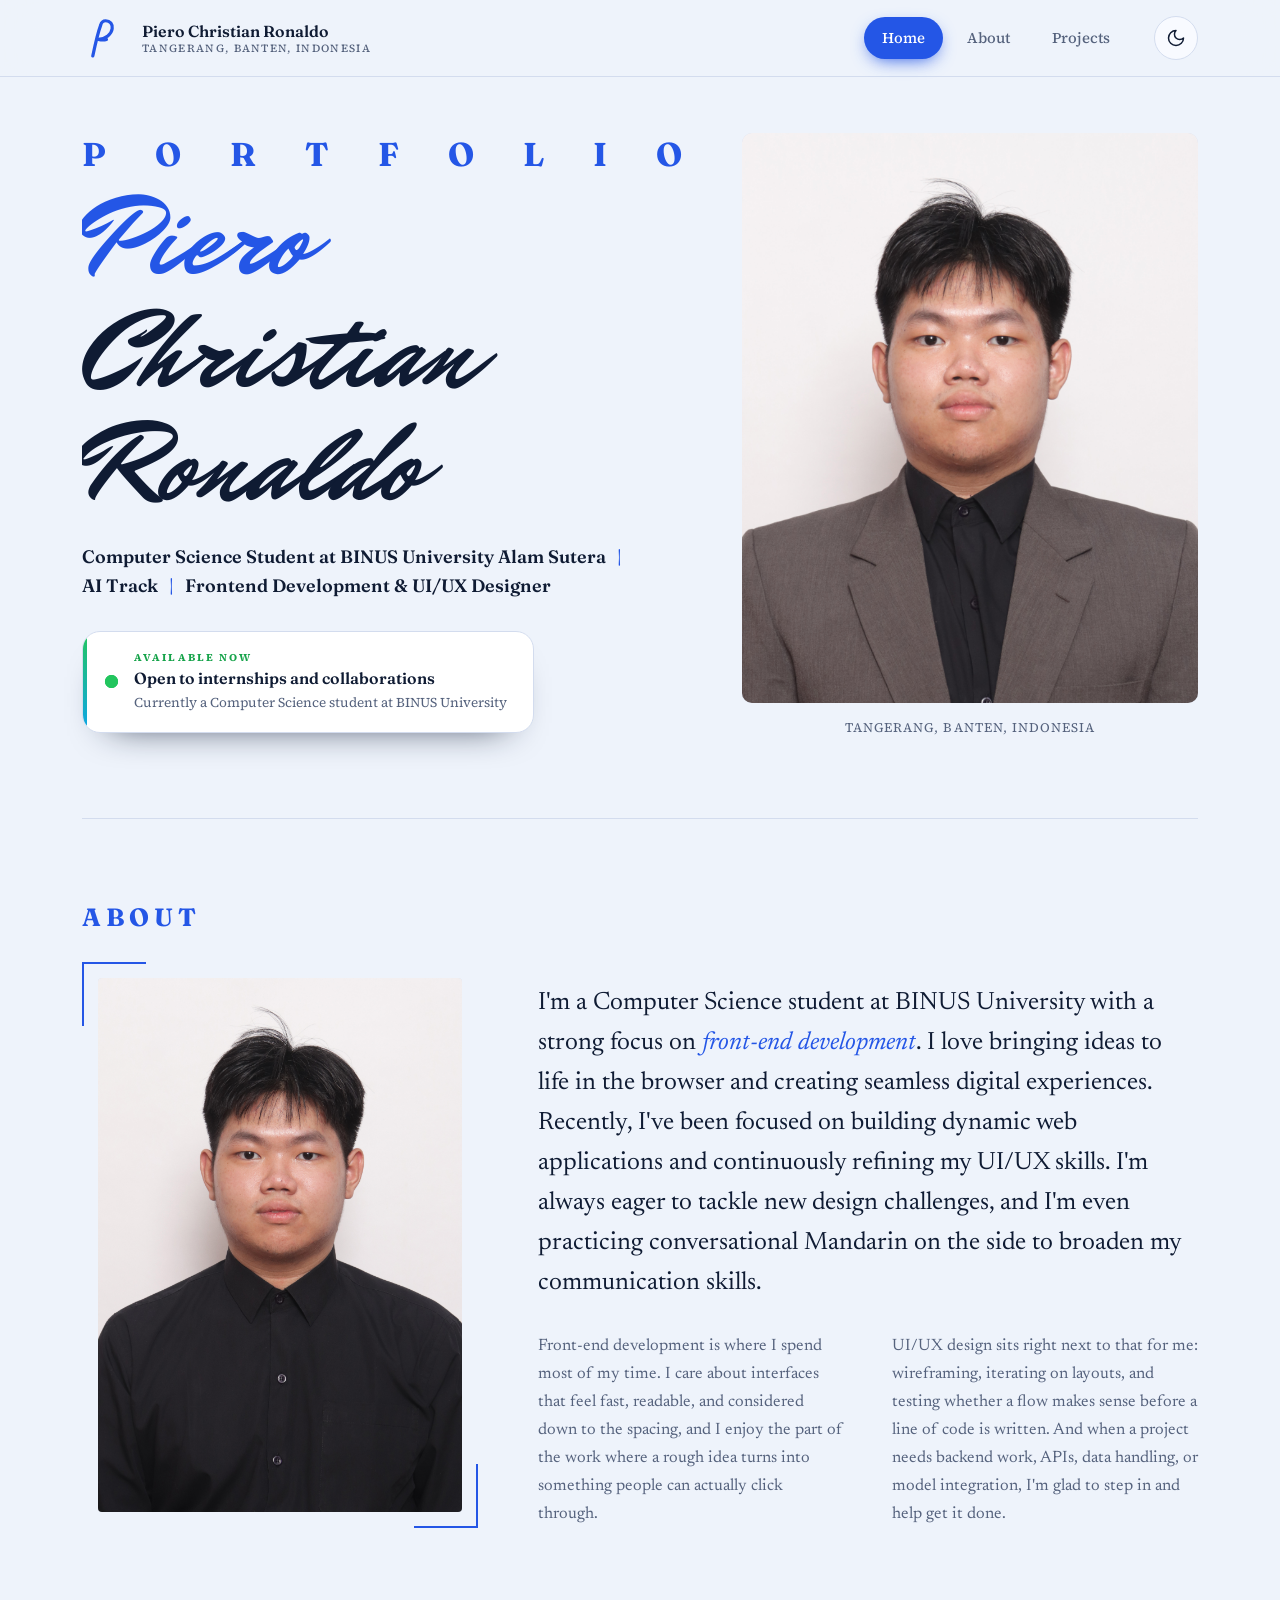
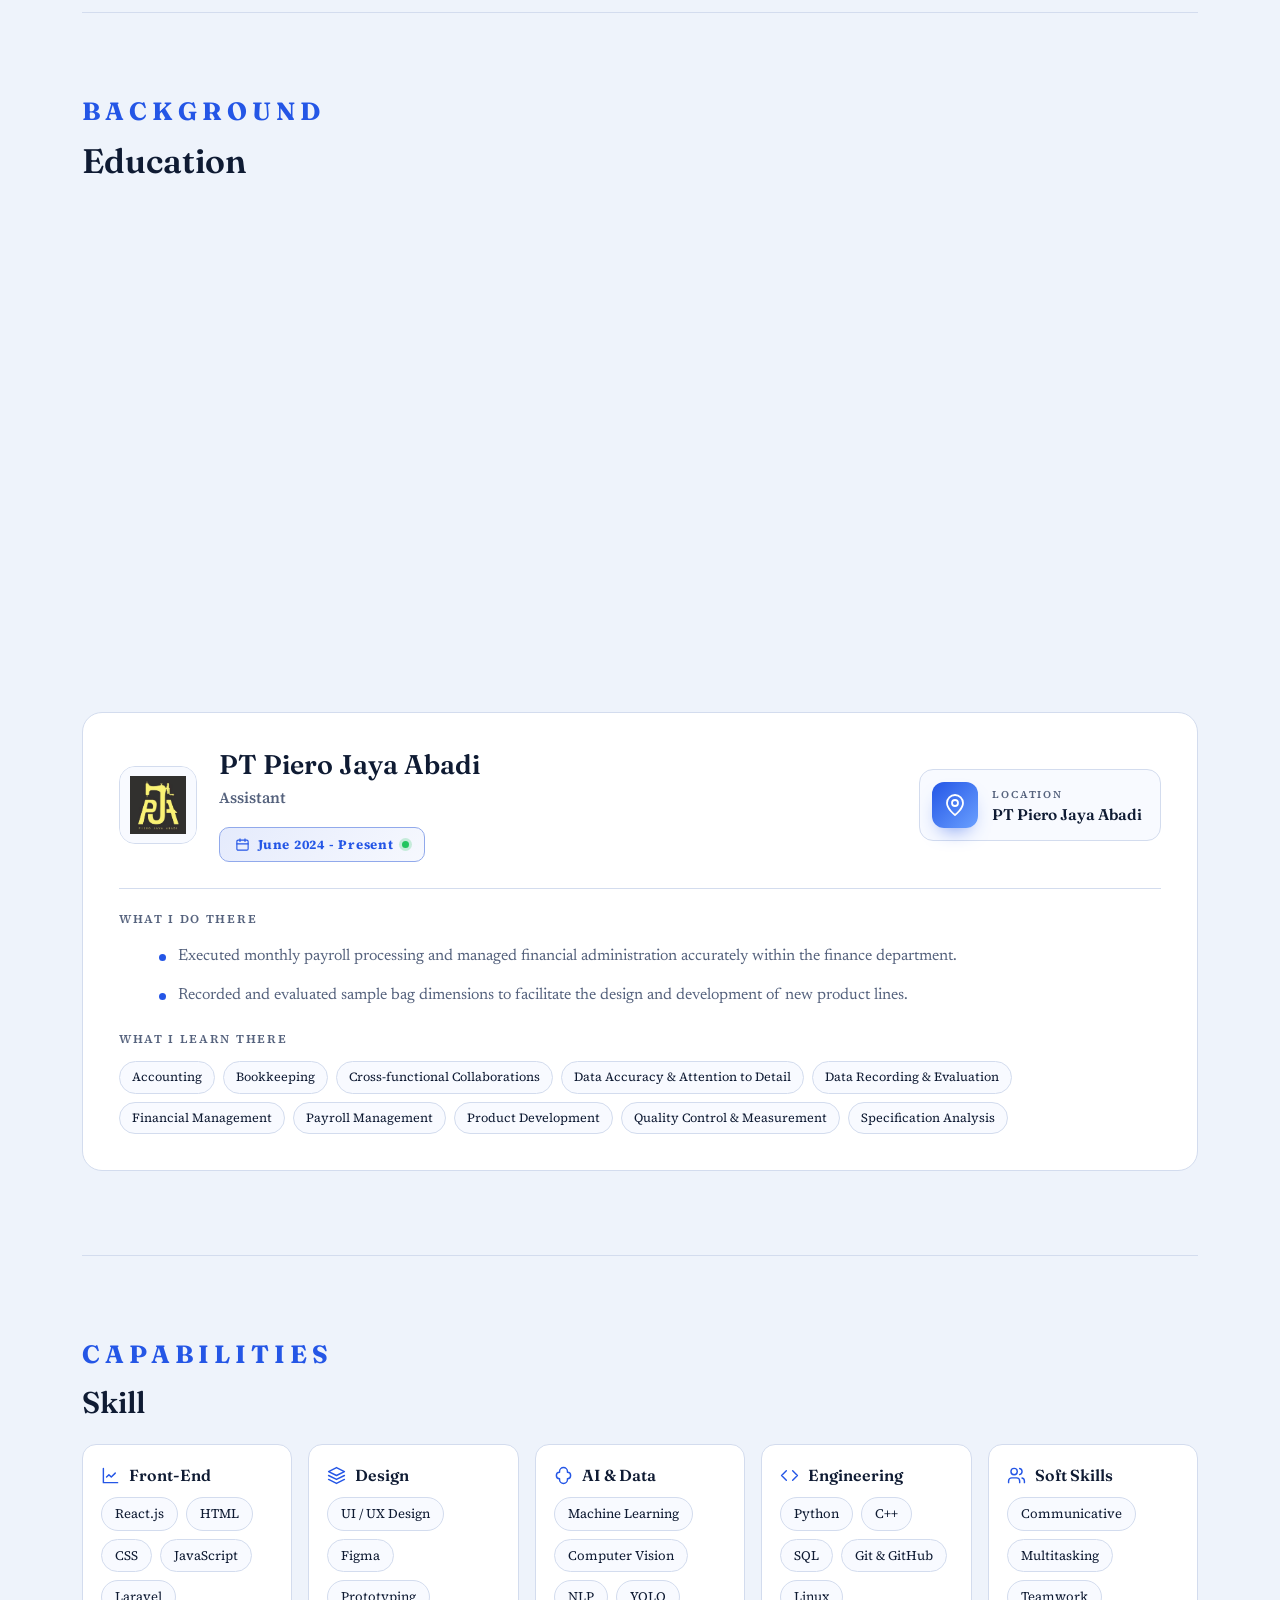
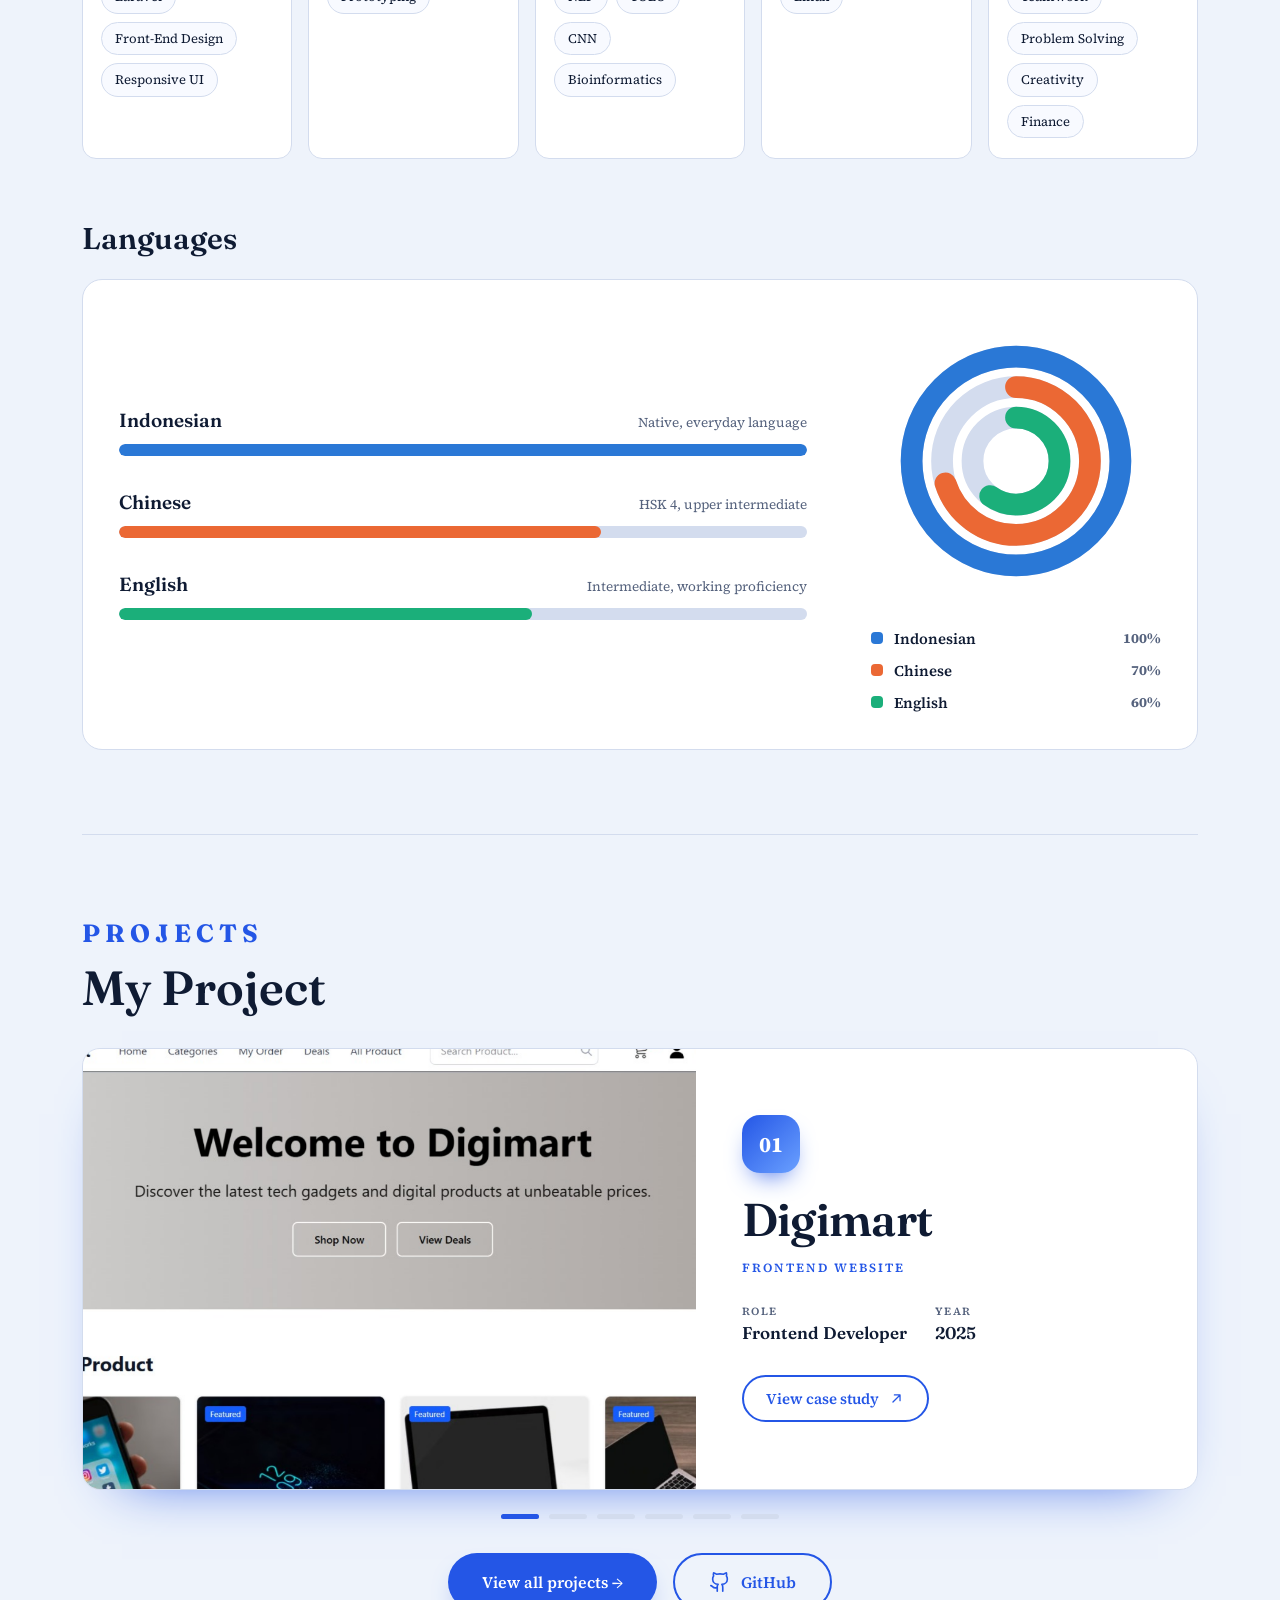
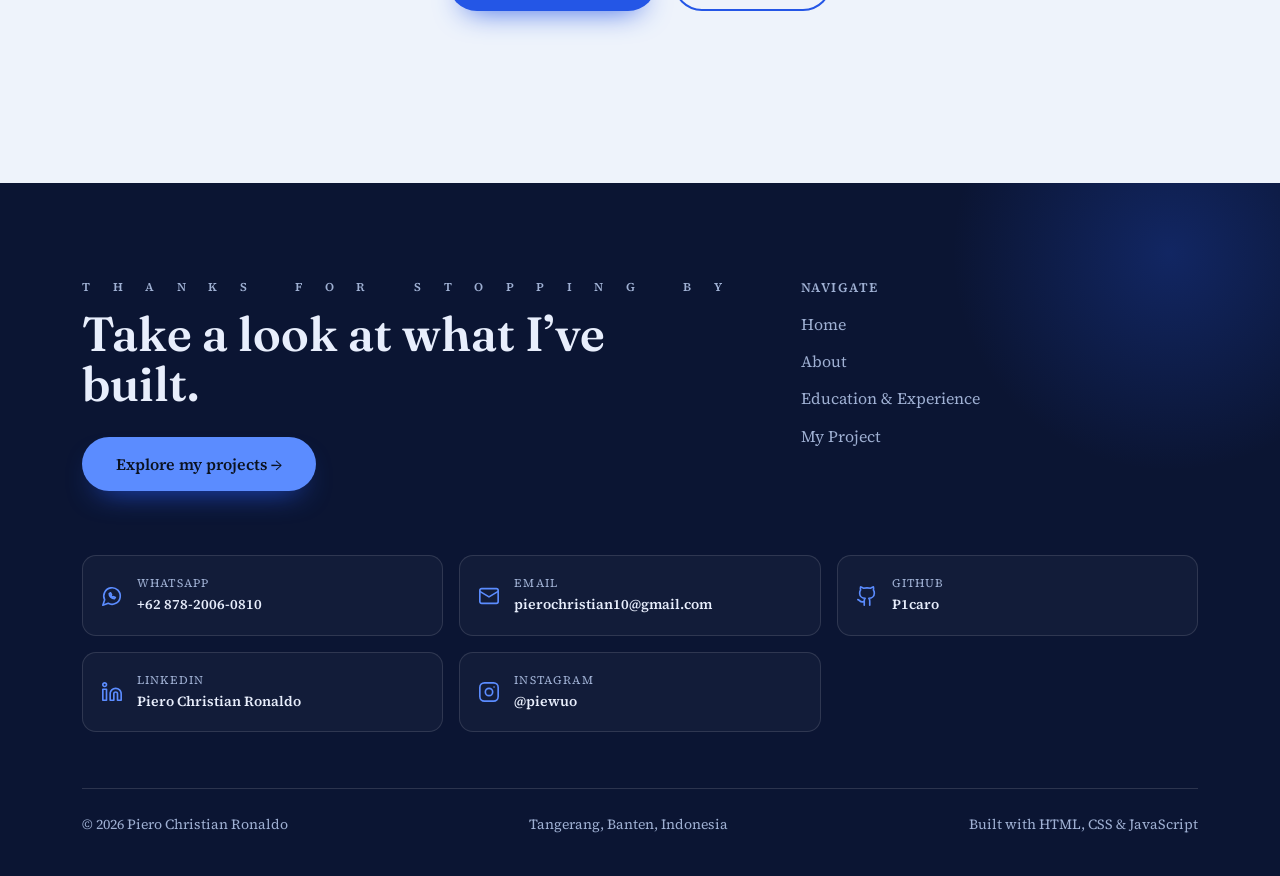
==== commit fccc2c33: "Update portfolio tagline Refresh homepage tagline and page descriptions" ====
--- a/index.html
+++ b/index.html
@@ -6,7 +6,7 @@
     <title>Home | Piero Christian Ronaldo</title>
     <meta
       name="description"
-      content="Computer Science Student at BINUS Alam Sutera | AI Track | Aspiring AI &amp; Software Engineer"
+      content="Computer Science Student at BINUS University Alam Sutera | AI Track | Frontend Development &amp; UI/UX Designer"
     />
     <script>
       try {
@@ -104,8 +104,8 @@
             <span class="b">Christian Ronaldo</span>
           </h1>
           <p class="role fu d2">
-            Computer Science Student at BINUS Alam Sutera <i>|</i> AI Track
-            <i>|</i> Aspiring AI &amp; Software Engineer
+            Computer Science Student at BINUS University Alam Sutera <i>|</i>
+            AI Track <i>|</i> Frontend Development &amp; UI/UX Designer
           </p>
           <div class="status fu d3">
             <span class="beacon"><i></i></span>
